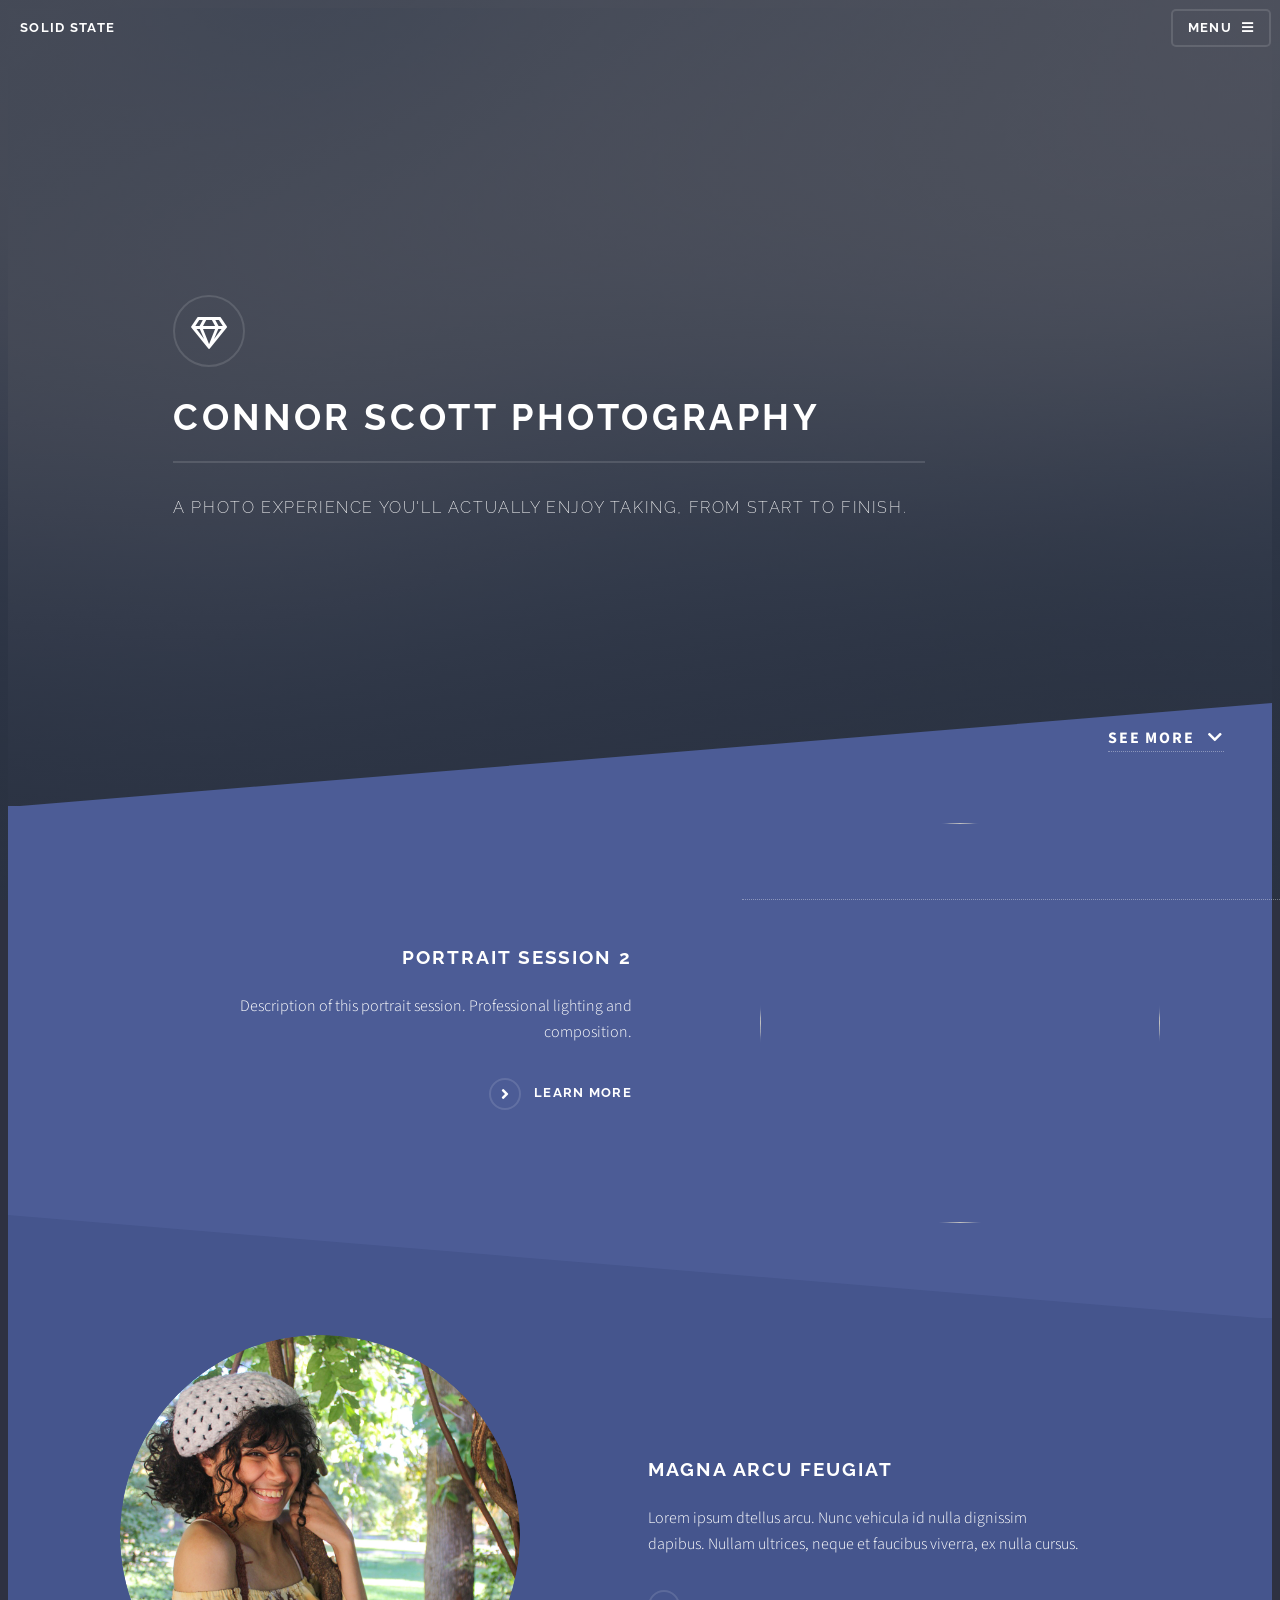
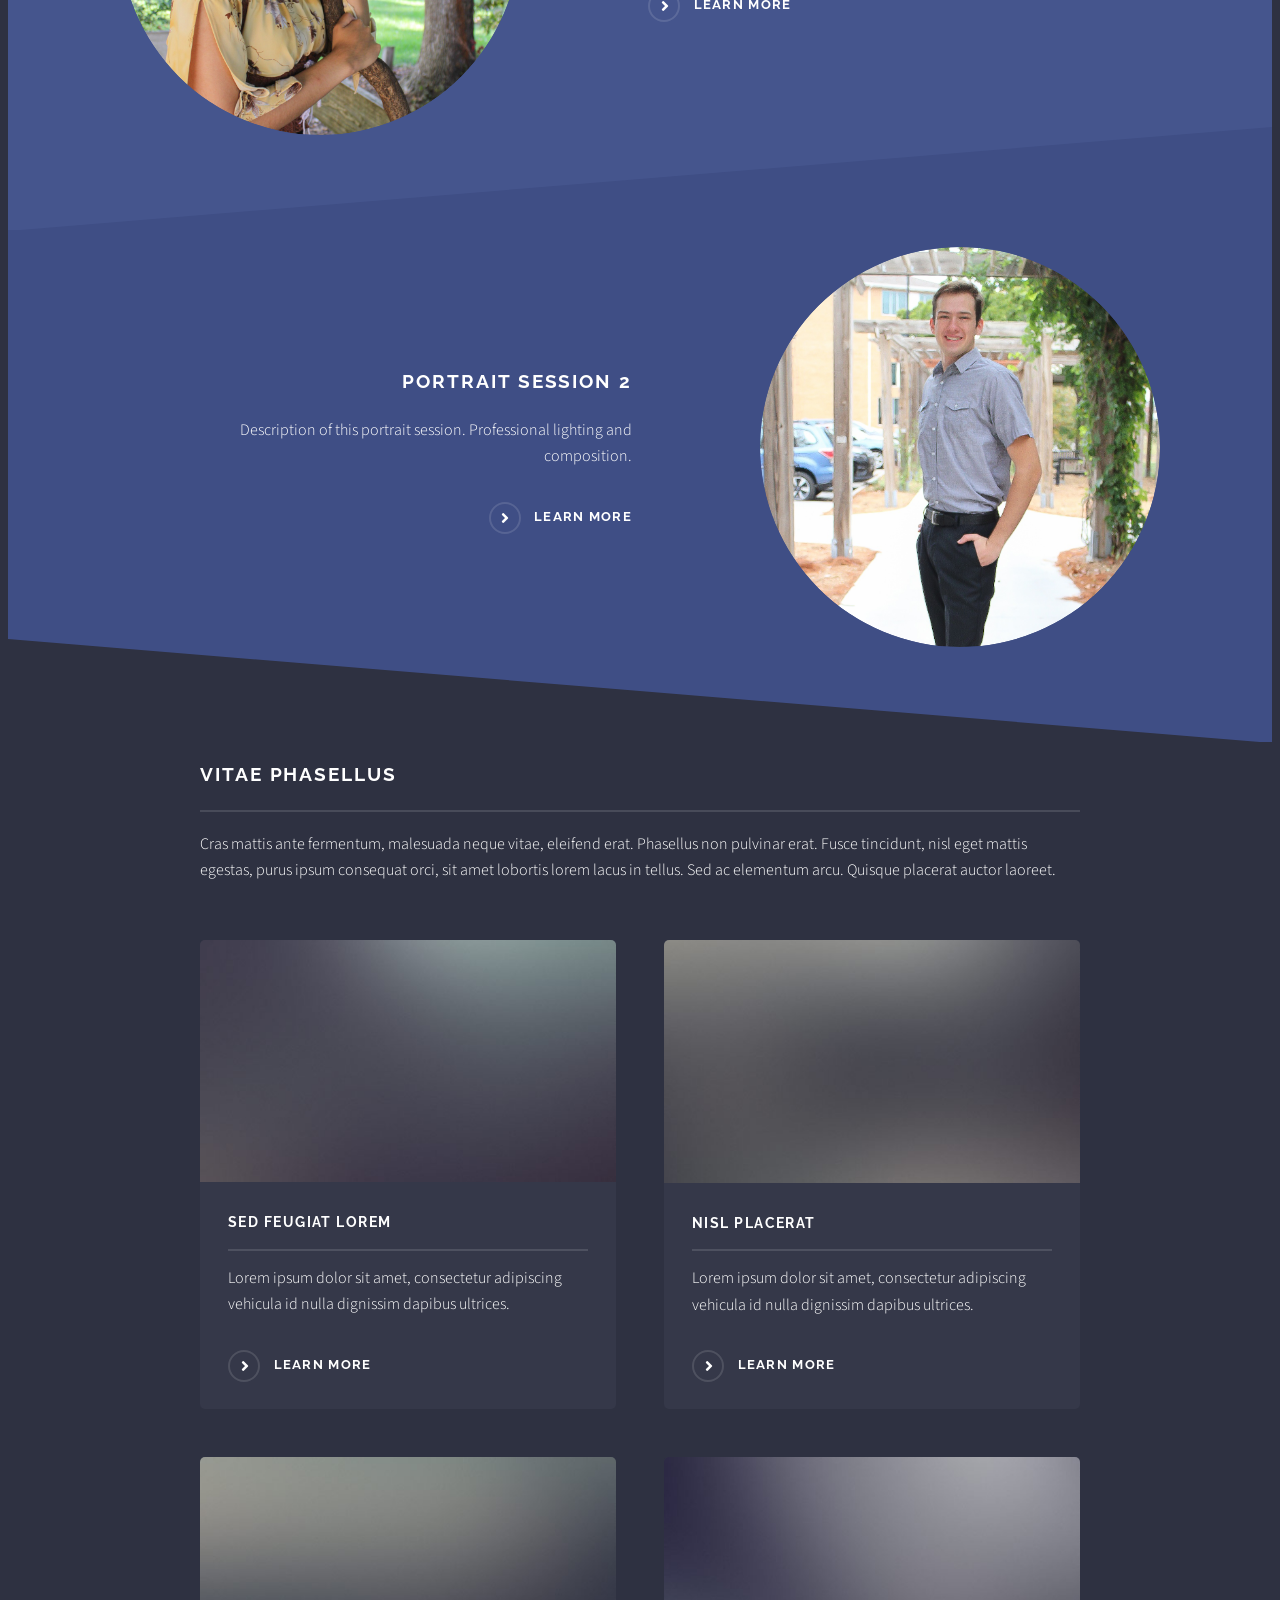
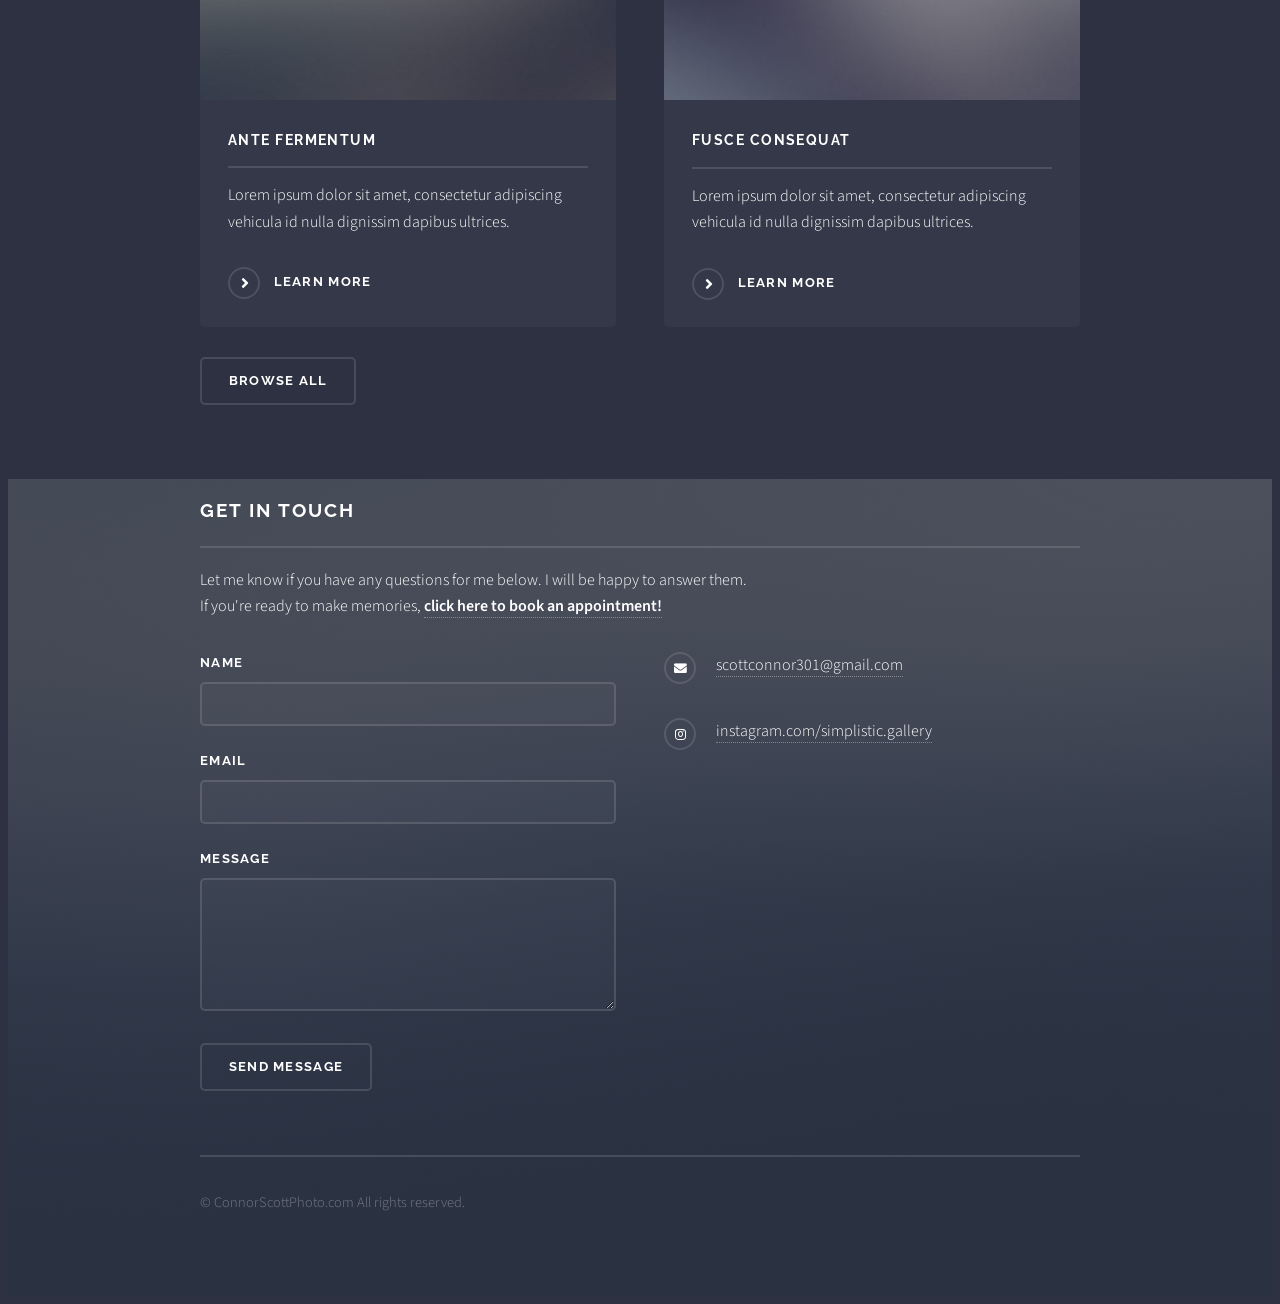
==== index.html @ cca2414e "Update index.html" ====
<!DOCTYPE HTML>
<!--
	Solid State by HTML5 UP
	html5up.net | @ajlkn
	Free for personal and commercial use under the CCA 3.0 license (html5up.net/license)
-->
<html>
	<head>
		<title>Connor Scott Photography</title>
		<meta charset="utf-8" />
		<meta name="viewport" content="width=device-width, initial-scale=1, user-scalable=no" />
		<link rel="stylesheet" href="/assets/css/main.css" />
		<noscript><link rel="stylesheet" href="/assets/css/noscript.css" /></noscript>
	</head>
	<body class="is-preload">

		<!-- Page Wrapper -->
			<div id="page-wrapper">

				<!-- Header -->
					<header id="header" class="alt">
						<h1><a href="index.html">Solid State</a></h1>
						<nav>
							<a href="#menu">Menu</a>
						</nav>
					</header>

				<!-- Menu -->
					<nav id="menu">
						<div class="inner">
							<h2>Menu</h2>
							<ul class="links">
								<li><a href="https://connorscottphoto.com">Home</a></li>
								<li><a href="https://connorscottphoto.com/gallery/">Gallery</a></li>
								<li><a href="https://connorscottphoto.com/prices/">Prices</a></li>
								<li><a href="elements.html">About Me</a></li>
								<li><a href="generic.html">Book An Appointment</a></li>
							</ul>
							<a href="#" class="close">Close</a>
						</div>
					</nav>

				<!-- Banner -->
					<section id="banner">
						<div class="inner">
							<div class="logo"><span class="icon fa-gem"></span></div>
							<h2>Connor Scott Photography</h2>
							<p>A photo experience you'll actually enjoy taking, from start to finish.</p>
						</div>
    					<a href="#one" class="banner-diagonal"></a>
					</section>

				<!-- Wrapper -->
					<section id="wrapper">

						<!-- One -->
							<section id="one" class="wrapper spotlight style1">
								<a href="#one" class="diagonal-scroll" onclick="smoothScroll(event, 'one')">
								    SEE MORE
								    <span class="icon solid fa-chevron-down"></span>
								</a>
								<div class="inner">
									<a href="#" class="image"><img src="images/GavinPhotoBanner.jpg" alt="" /></a>
									<div class="content">
								        <h2 class="slide-in-left">Portrait Session 2</h2>
								        <p class="slide-in-left">Description of this portrait session. Professional lighting and composition.</p>
										<a href="#" class="special slide-in-left">Learn more</a>
									</div>
								</div>
							</section>

						<!-- Two -->
							<section id="two" class="wrapper alt spotlight style2">
								<div class="inner">
									<a href="#" class="image"><img src="images/IssainahSenior.jpg" alt="" /></a>
									<div class="content">
										<h2 class="slide-in-scroll">Magna arcu feugiat</h2>
										<p class="slide-in-scroll">Lorem ipsum dtellus arcu. Nunc vehicula id nulla dignissim dapibus. Nullam ultrices, neque et faucibus viverra, ex nulla cursus.</p>
										<a href="#" class="special slide-in-scroll">Learn more</a>
									</div>
								</div>
							</section>

						<!-- Three -->
							<section id="three" class="wrapper spotlight style3">
								<div class="inner">
									<a href="#" class="image"><img src="images/JakeStanding.jpg" alt="" /></a>
									<div class="content">
								        <h2 class="slide-in-left">Portrait Session 2</h2>
					                    <p class="slide-in-left">Description of this portrait session. Professional lighting and composition.</p>
										<a href="#" class="special slide-in-left">Learn more</a>
									</div>
								</div>
							</section>

						<!-- Four -->
							<section id="four" class="wrapper alt style1 no-slant">
								<div class="inner">
									<h2 class="major">Vitae phasellus</h2>
									<p>Cras mattis ante fermentum, malesuada neque vitae, eleifend erat. Phasellus non pulvinar erat. Fusce tincidunt, nisl eget mattis egestas, purus ipsum consequat orci, sit amet lobortis lorem lacus in tellus. Sed ac elementum arcu. Quisque placerat auctor laoreet.</p>
									<section class="features">
										<article>
											<a href="#" class="image"><img src="images/pic04.jpg" alt="" /></a>
											<h3 class="major">Sed feugiat lorem</h3>
											<p>Lorem ipsum dolor sit amet, consectetur adipiscing vehicula id nulla dignissim dapibus ultrices.</p>
											<a href="#" class="special">Learn more</a>
										</article>
										<article>
											<a href="#" class="image"><img src="images/pic05.jpg" alt="" /></a>
											<h3 class="major">Nisl placerat</h3>
											<p>Lorem ipsum dolor sit amet, consectetur adipiscing vehicula id nulla dignissim dapibus ultrices.</p>
											<a href="#" class="special">Learn more</a>
										</article>
										<article>
											<a href="#" class="image"><img src="images/pic06.jpg" alt="" /></a>
											<h3 class="major">Ante fermentum</h3>
											<p>Lorem ipsum dolor sit amet, consectetur adipiscing vehicula id nulla dignissim dapibus ultrices.</p>
											<a href="#" class="special">Learn more</a>
										</article>
										<article>
											<a href="#" class="image"><img src="images/pic07.jpg" alt="" /></a>
											<h3 class="major">Fusce consequat</h3>
											<p>Lorem ipsum dolor sit amet, consectetur adipiscing vehicula id nulla dignissim dapibus ultrices.</p>
											<a href="#" class="special">Learn more</a>
										</article>
									</section>
									<ul class="actions">
										<li><a href="#" class="button browse-up">Browse All</a></li>
									</ul>
								</div>
							</section>

					</section>
				
				<!-- Footer -->
					<section id="footer">
						<div class="inner">
							<h2 class="major">Get in touch</h2>
							<p>Let me know if you have any questions for me below. I will be happy to answer them.<br />If you're ready to make memories, <a href="https://connorscottphoto.com/booking/"><strong>click here to book an appointment!</strong></a></p>
							<form method="post" action="#">
								<div class="fields">
									<div class="field">
										<label for="name">Name</label>
										<input type="text" name="name" id="name" />
									</div>
									<div class="field">
										<label for="email">Email</label>
										<input type="email" name="email" id="email" />
									</div>
									<div class="field">
										<label for="message">Message</label>
										<textarea name="message" id="message" rows="4"></textarea>
									</div>
								</div>
								<ul class="actions">
									<li><input type="submit" value="Send Message" /></li>
								</ul>
							</form>
							<ul class="contact">
								</li>
								<li class="icon solid fa-envelope"><a href="mailto:scottconnor301@gmail.com">scottconnor301@gmail.com</a></li>
								<li class="icon brands fa-instagram"><a href="https://www.instagram.com/simplistic.gallery/">instagram.com/simplistic.gallery</a></li>
							</ul>
							<ul class="copyright">
								<li>&copy; ConnorScottPhoto.com All rights reserved.</li>
							</ul>
						</div>
					</section>

			</div>

		<!-- Scripts -->
			<script src="/assets/js/jquery.min.js"></script>
			<script src="/assets/js/jquery.scrollex.min.js"></script>
			<script src="/assets/js/browser.min.js"></script>
			<script src="/assets/js/breakpoints.min.js"></script>
			<script src="/assets/js/util.js"></script>
			<script src="/assets/js/main.js"></script>

			<script>
			function smoothScroll(event, targetId) {
			    event.preventDefault();
			
			    const target = document.getElementById(targetId);
			    const start = window.pageYOffset;
			    const end = target.offsetTop;
			    const distance = end - start;
			
			    const duration = 5000; // Change this to 4000 or 5000 for slower
			
			    let startTime = null;
			
			    function step(currentTime) {
			        if (!startTime) startTime = currentTime;
			
			        const elapsed = currentTime - startTime;
			        const progress = Math.min(elapsed / duration, 1);
			
			        // Ease in and out
			        const ease = progress < 0.5
			            ? 2 * progress * progress
			            : 1 - Math.pow(-2 * progress + 2, 2) / 2;
			
			        window.scrollTo(0, start + distance * ease);
			
			        if (progress < 1) {
			            requestAnimationFrame(step);
			        }
			    }
			
			    requestAnimationFrame(step);
			}
			</script>
		
	</body>
</html>
---- assets/css/main.css ----
@import url(fontawesome-all.min.css);
@import url("https://fonts.googleapis.com/css?family=Raleway:200,700|Source+Sans+Pro:300,600,300italic,600italic");

html, body, div, span, applet, object,
iframe, h1, h2, h3, h4, h5, h6, p, blockquote,
pre, a, abbr, acronym, address, big, cite,
code, del, dfn, em, img, ins, kbd, q, s, samp,
small, strike, strong, sub, sup, tt, var, b,
u, i, center, dl, dt, dd, ol, ul, li, fieldset,
form, label, legend, table, caption, tbody,
tfoot, thead, tr, th, td, article, aside,
canvas, details, embed, figure, figcaption,#
footer, header, hgroup, menu, nav, output, ruby,
section, summary, time, mark, audio, video {
	margin: 0;
	padding: 0;
	border: 0;
	font-size: 100%;
	font: inherit;
	vertical-align: baseline;}

article, aside, details, figcaption, figure,
footer, header, hgroup, menu, nav, section {
	display: block;}

body {
	line-height: 1;
}

ol, ul {
	list-style: none;
}

blockquote, q {
	quotes: none;
}

	blockquote:before, blockquote:after, q:before, q:after {
		content: '';
		content: none;
	}

table {
	border-collapse: collapse;
	border-spacing: 0;
}

body {
	-webkit-text-size-adjust: none;
}

mark {
	background-color: transparent;
	color: inherit;
}

input::-moz-focus-inner {
	border: 0;
	padding: 0;
}

input, select, textarea {
	-moz-appearance: none;
	-webkit-appearance: none;
	-ms-appearance: none;
	appearance: none;
}

/* Basic */

	@-ms-viewport {
		width: device-width;
	}

	body {
		-ms-overflow-style: scrollbar;
	}

	@media screen and (max-width: 480px) {

		html, body {
			min-width: 320px;
		}

	}

	html {
		box-sizing: border-box;
	}

	*, *:before, *:after {
		box-sizing: inherit;
	}

	body {
		background-color: #2e3141;
		background-image: linear-gradient(to top, rgba(46, 49, 65, 0.8), rgba(46, 49, 65, 0.8)), url("../../images/bg.jpg");
		background-size: auto,
 cover;
		background-attachment: fixed,
 fixed;
		background-position: center,
 center;
	}

		body.is-preload *, body.is-preload *:before, body.is-preload *:after {
			-moz-animation: none !important;
			-webkit-animation: none !important;
			-ms-animation: none !important;
			animation: none !important;
			-moz-transition: none !important;
			-webkit-transition: none !important;
			-ms-transition: none !important;
			transition: none !important;
		}

/* Type */

	body, input, select, textarea {
		color: #ffffff;
		font-family: "Source Sans Pro", Helvetica, sans-serif;
		font-size: 16.5pt;
		font-weight: 300;
		line-height: 1.65;
	}

		@media screen and (max-width: 1680px) {

			body, input, select, textarea {
				font-size: 13pt;
			}

		}

		@media screen and (max-width: 1280px) {

			body, input, select, textarea {
				font-size: 12pt;
			}

		}

		@media screen and (max-width: 980px) {

			body, input, select, textarea {
				font-size: 12pt;
			}

		}

		@media screen and (max-width: 736px) {

			body, input, select, textarea {
				font-size: 12pt;
			}

		}

		@media screen and (max-width: 480px) {

			body, input, select, textarea {
				font-size: 12pt;
			}

		}

	a {
		-moz-transition: color 0.2s ease-in-out, border-bottom-color 0.2s ease-in-out;
		-webkit-transition: color 0.2s ease-in-out, border-bottom-color 0.2s ease-in-out;
		-ms-transition: color 0.2s ease-in-out, border-bottom-color 0.2s ease-in-out;
		transition: color 0.2s ease-in-out, border-bottom-color 0.2s ease-in-out;
		border-bottom: dotted 1px rgba(255, 255, 255, 0.35);
		color: #ffffff;
		text-decoration: none;
	}

		a:hover {
			border-bottom-color: transparent;
			color: #ffffff !important;
		}

		a.special:not(.button) {
			text-decoration: none;
			border-bottom: 0;
			display: block;
			font-family: Raleway, Helvetica, sans-serif;
			font-size: 0.8em;
			font-weight: 700;
			letter-spacing: 0.1em;
			margin: 0 0 2em 0;
			text-transform: uppercase;
		}

			a.special:not(.button):before {
				-moz-osx-font-smoothing: grayscale;
				-webkit-font-smoothing: antialiased;
				display: inline-block;
				font-style: normal;
				font-variant: normal;
				text-rendering: auto;
				line-height: 1;
				text-transform: none !important;
				font-family: 'Font Awesome 5 Free';
				font-weight: 900;
			}

			a.special:not(.button):before {
				-moz-transition: background-color 0.2s ease-in-out;
				-webkit-transition: background-color 0.2s ease-in-out;
				-ms-transition: background-color 0.2s ease-in-out;
				transition: background-color 0.2s ease-in-out;
				border-radius: 100%;
				border: solid 2px rgba(255, 255, 255, 0.125);
				content: '\f105';
				display: inline-block;
				font-size: 1.25em;
				height: 2em;
				line-height: 1.75em;
				margin-right: 0.85em;
				text-align: center;
				text-indent: 0.15em;
				vertical-align: middle;
				width: 2em;
			}

			a.special:not(.button):hover:before {
				background-color: rgba(255, 255, 255, 0.025);
			}

			a.special:not(.button):active:before {
				background-color: rgba(255, 255, 255, 0.075);
			}

	strong, b {
		color: #ffffff;
		font-weight: 600;
	}

	em, i {
		font-style: italic;
	}

	p {
		margin: 0 0 2em 0;
	}

	h1, h2, h3, h4, h5, h6 {
		color: #ffffff;
		font-family: Raleway, Helvetica, sans-serif;
		font-weight: 700;
		letter-spacing: 0.1em;
		margin: 0 0 1em 0;
		text-transform: uppercase;
	}

		h1 a, h2 a, h3 a, h4 a, h5 a, h6 a {
			color: inherit;
			text-decoration: none;
			border-bottom: 0;
		}

		h1 span, h2 span, h3 span, h4 span, h5 span, h6 span {
			font-weight: 200;
		}

		h1.major, h2.major, h3.major, h4.major, h5.major, h6.major {
			padding-bottom: 1em;
			border-bottom: solid 2px rgba(255, 255, 255, 0.125);
		}

	h2 {
		font-size: 1.2em;
	}

	h3 {
		font-size: 0.9em;
	}

	h4 {
		font-size: 0.7em;
	}

	h5 {
		font-size: 0.7em;
	}

	h6 {
		font-size: 0.7em;
	}

	@media screen and (max-width: 736px) {

		h2 {
			font-size: 1em;
		}

		h3 {
			font-size: 0.8em;
		}

	}

	sub {
		font-size: 0.8em;
		position: relative;
		top: 0.5em;
	}

	sup {
		font-size: 0.8em;
		position: relative;
		top: -0.5em;
	}

	blockquote {
		border-left: solid 4px rgba(255, 255, 255, 0.125);
		font-style: italic;
		margin: 0 0 2em 0;
		padding: 0.5em 0 0.5em 2em;
	}

	code {
		background: rgba(255, 255, 255, 0.025);
		border-radius: 5px;
		border: solid 2px rgba(255, 255, 255, 0.125);
		font-family: "Courier New", monospace;
		font-size: 0.9em;
		margin: 0 0.25em;
		padding: 0.25em 0.65em;
	}

	pre {
		-webkit-overflow-scrolling: touch;
		font-family: "Courier New", monospace;
		font-size: 0.9em;
		margin: 0 0 2em 0;
	}

		pre code {
			display: block;
			line-height: 1.75em;
			padding: 1em 1.5em;
			overflow-x: auto;
		}

	hr {
		border: 0;
		border-bottom: solid 2px rgba(255, 255, 255, 0.125);
		margin: 2.5em 0;
	}

		hr.major {
			margin: 4em 0;
		}

	.align-left {
		text-align: left;
	}

	.align-center {
		text-align: center;
	}

	.align-right {
		text-align: right;
	}

/* Row */

	.row {
		display: flex;
		flex-wrap: wrap;
		box-sizing: border-box;
		align-items: stretch;
	}

		.row > * {
			box-sizing: border-box;
		}

		.row.gtr-uniform > * > :last-child {
			margin-bottom: 0;
		}

		.row.aln-left {
			justify-content: flex-start;
		}

		.row.aln-center {
			justify-content: center;
		}

		.row.aln-right {
			justify-content: flex-end;
		}

		.row.aln-top {
			align-items: flex-start;
		}

		.row.aln-middle {
			align-items: center;
		}

		.row.aln-bottom {
			align-items: flex-end;
		}

		.row > .imp {
			order: -1;
		}

		.row > .col-1 {
			width: 8.33333%;
		}

		.row > .off-1 {
			margin-left: 8.33333%;
		}

		.row > .col-2 {
			width: 16.66667%;
		}

		.row > .off-2 {
			margin-left: 16.66667%;
		}

		.row > .col-3 {
			width: 25%;
		}

		.row > .off-3 {
			margin-left: 25%;
		}

		.row > .col-4 {
			width: 33.33333%;
		}

		.row > .off-4 {
			margin-left: 33.33333%;
		}

		.row > .col-5 {
			width: 41.66667%;
		}

		.row > .off-5 {
			margin-left: 41.66667%;
		}

		.row > .col-6 {
			width: 50%;
		}

		.row > .off-6 {
			margin-left: 50%;
		}

		.row > .col-7 {
			width: 58.33333%;
		}

		.row > .off-7 {
			margin-left: 58.33333%;
		}

		.row > .col-8 {
			width: 66.66667%;
		}

		.row > .off-8 {
			margin-left: 66.66667%;
		}

		.row > .col-9 {
			width: 75%;
		}

		.row > .off-9 {
			margin-left: 75%;
		}

		.row > .col-10 {
			width: 83.33333%;
		}

		.row > .off-10 {
			margin-left: 83.33333%;
		}

		.row > .col-11 {
			width: 91.66667%;
		}

		.row > .off-11 {
			margin-left: 91.66667%;
		}

		.row > .col-12 {
			width: 100%;
		}

		.row > .off-12 {
			margin-left: 100%;
		}

		.row.gtr-0 {
			margin-top: 0;
			margin-left: 0em;
		}

			.row.gtr-0 > * {
				padding: 0 0 0 0em;
			}

			.row.gtr-0.gtr-uniform {
				margin-top: 0em;
			}

				.row.gtr-0.gtr-uniform > * {
					padding-top: 0em;
				}

		.row.gtr-25 {
			margin-top: 0;
			margin-left: -0.4375em;
		}

			.row.gtr-25 > * {
				padding: 0 0 0 0.4375em;
			}

			.row.gtr-25.gtr-uniform {
				margin-top: -0.4375em;
			}

				.row.gtr-25.gtr-uniform > * {
					padding-top: 0.4375em;
				}

		.row.gtr-50 {
			margin-top: 0;
			margin-left: -0.875em;
		}

			.row.gtr-50 > * {
				padding: 0 0 0 0.875em;
			}

			.row.gtr-50.gtr-uniform {
				margin-top: -0.875em;
			}

				.row.gtr-50.gtr-uniform > * {
					padding-top: 0.875em;
				}

		.row {
			margin-top: 0;
			margin-left: -1.75em;
		}

			.row > * {
				padding: 0 0 0 1.75em;
			}

			.row.gtr-uniform {
				margin-top: -1.75em;
			}

				.row.gtr-uniform > * {
					padding-top: 1.75em;
				}

		.row.gtr-150 {
			margin-top: 0;
			margin-left: -2.625em;
		}

			.row.gtr-150 > * {
				padding: 0 0 0 2.625em;
			}

			.row.gtr-150.gtr-uniform {
				margin-top: -2.625em;
			}

				.row.gtr-150.gtr-uniform > * {
					padding-top: 2.625em;
				}

		.row.gtr-200 {
			margin-top: 0;
			margin-left: -3.5em;
		}

			.row.gtr-200 > * {
				padding: 0 0 0 3.5em;
			}

			.row.gtr-200.gtr-uniform {
				margin-top: -3.5em;
			}

				.row.gtr-200.gtr-uniform > * {
					padding-top: 3.5em;
				}

		@media screen and (max-width: 1680px) {

			.row {
				display: flex;
				flex-wrap: wrap;
				box-sizing: border-box;
				align-items: stretch;
			}

				.row > * {
					box-sizing: border-box;
				}

				.row.gtr-uniform > * > :last-child {
					margin-bottom: 0;
				}

				.row.aln-left {
					justify-content: flex-start;
				}

				.row.aln-center {
					justify-content: center;
				}

				.row.aln-right {
					justify-content: flex-end;
				}

				.row.aln-top {
					align-items: flex-start;
				}

				.row.aln-middle {
					align-items: center;
				}

				.row.aln-bottom {
					align-items: flex-end;
				}

				.row > .imp-xlarge {
					order: -1;
				}

				.row > .col-1-xlarge {
					width: 8.33333%;
				}

				.row > .off-1-xlarge {
					margin-left: 8.33333%;
				}

				.row > .col-2-xlarge {
					width: 16.66667%;
				}

				.row > .off-2-xlarge {
					margin-left: 16.66667%;
				}

				.row > .col-3-xlarge {
					width: 25%;
				}

				.row > .off-3-xlarge {
					margin-left: 25%;
				}

				.row > .col-4-xlarge {
					width: 33.33333%;
				}

				.row > .off-4-xlarge {
					margin-left: 33.33333%;
				}

				.row > .col-5-xlarge {
					width: 41.66667%;
				}

				.row > .off-5-xlarge {
					margin-left: 41.66667%;
				}

				.row > .col-6-xlarge {
					width: 50%;
				}

				.row > .off-6-xlarge {
					margin-left: 50%;
				}

				.row > .col-7-xlarge {
					width: 58.33333%;
				}

				.row > .off-7-xlarge {
					margin-left: 58.33333%;
				}

				.row > .col-8-xlarge {
					width: 66.66667%;
				}

				.row > .off-8-xlarge {
					margin-left: 66.66667%;
				}

				.row > .col-9-xlarge {
					width: 75%;
				}

				.row > .off-9-xlarge {
					margin-left: 75%;
				}

				.row > .col-10-xlarge {
					width: 83.33333%;
				}

				.row > .off-10-xlarge {
					margin-left: 83.33333%;
				}

				.row > .col-11-xlarge {
					width: 91.66667%;
				}

				.row > .off-11-xlarge {
					margin-left: 91.66667%;
				}

				.row > .col-12-xlarge {
					width: 100%;
				}

				.row > .off-12-xlarge {
					margin-left: 100%;
				}

				.row.gtr-0 {
					margin-top: 0;
					margin-left: 0em;
				}

					.row.gtr-0 > * {
						padding: 0 0 0 0em;
					}

					.row.gtr-0.gtr-uniform {
						margin-top: 0em;
					}

						.row.gtr-0.gtr-uniform > * {
							padding-top: 0em;
						}

				.row.gtr-25 {
					margin-top: 0;
					margin-left: -0.4375em;
				}

					.row.gtr-25 > * {
						padding: 0 0 0 0.4375em;
					}

					.row.gtr-25.gtr-uniform {
						margin-top: -0.4375em;
					}

						.row.gtr-25.gtr-uniform > * {
							padding-top: 0.4375em;
						}

				.row.gtr-50 {
					margin-top: 0;
					margin-left: -0.875em;
				}

					.row.gtr-50 > * {
						padding: 0 0 0 0.875em;
					}

					.row.gtr-50.gtr-uniform {
						margin-top: -0.875em;
					}

						.row.gtr-50.gtr-uniform > * {
							padding-top: 0.875em;
						}

				.row {
					margin-top: 0;
					margin-left: -1.75em;
				}

					.row > * {
						padding: 0 0 0 1.75em;
					}

					.row.gtr-uniform {
						margin-top: -1.75em;
					}

						.row.gtr-uniform > * {
							padding-top: 1.75em;
						}

				.row.gtr-150 {
					margin-top: 0;
					margin-left: -2.625em;
				}

					.row.gtr-150 > * {
						padding: 0 0 0 2.625em;
					}

					.row.gtr-150.gtr-uniform {
						margin-top: -2.625em;
					}

						.row.gtr-150.gtr-uniform > * {
							padding-top: 2.625em;
						}

				.row.gtr-200 {
					margin-top: 0;
					margin-left: -3.5em;
				}

					.row.gtr-200 > * {
						padding: 0 0 0 3.5em;
					}

					.row.gtr-200.gtr-uniform {
						margin-top: -3.5em;
					}

						.row.gtr-200.gtr-uniform > * {
							padding-top: 3.5em;
						}

		}

		@media screen and (max-width: 1280px) {

			.row {
				display: flex;
				flex-wrap: wrap;
				box-sizing: border-box;
				align-items: stretch;
			}

				.row > * {
					box-sizing: border-box;
				}

				.row.gtr-uniform > * > :last-child {
					margin-bottom: 0;
				}

				.row.aln-left {
					justify-content: flex-start;
				}

				.row.aln-center {
					justify-content: center;
				}

				.row.aln-right {
					justify-content: flex-end;
				}

				.row.aln-top {
					align-items: flex-start;
				}

				.row.aln-middle {
					align-items: center;
				}

				.row.aln-bottom {
					align-items: flex-end;
				}

				.row > .imp-large {
					order: -1;
				}

				.row > .col-1-large {
					width: 8.33333%;
				}

				.row > .off-1-large {
					margin-left: 8.33333%;
				}

				.row > .col-2-large {
					width: 16.66667%;
				}

				.row > .off-2-large {
					margin-left: 16.66667%;
				}

				.row > .col-3-large {
					width: 25%;
				}

				.row > .off-3-large {
					margin-left: 25%;
				}

				.row > .col-4-large {
					width: 33.33333%;
				}

				.row > .off-4-large {
					margin-left: 33.33333%;
				}

				.row > .col-5-large {
					width: 41.66667%;
				}

				.row > .off-5-large {
					margin-left: 41.66667%;
				}

				.row > .col-6-large {
					width: 50%;
				}

				.row > .off-6-large {
					margin-left: 50%;
				}

				.row > .col-7-large {
					width: 58.33333%;
				}

				.row > .off-7-large {
					margin-left: 58.33333%;
				}

				.row > .col-8-large {
					width: 66.66667%;
				}

				.row > .off-8-large {
					margin-left: 66.66667%;
				}

				.row > .col-9-large {
					width: 75%;
				}

				.row > .off-9-large {
					margin-left: 75%;
				}

				.row > .col-10-large {
					width: 83.33333%;
				}

				.row > .off-10-large {
					margin-left: 83.33333%;
				}

				.row > .col-11-large {
					width: 91.66667%;
				}

				.row > .off-11-large {
					margin-left: 91.66667%;
				}

				.row > .col-12-large {
					width: 100%;
				}

				.row > .off-12-large {
					margin-left: 100%;
				}

				.row.gtr-0 {
					margin-top: 0;
					margin-left: 0em;
				}

					.row.gtr-0 > * {
						padding: 0 0 0 0em;
					}

					.row.gtr-0.gtr-uniform {
						margin-top: 0em;
					}

						.row.gtr-0.gtr-uniform > * {
							padding-top: 0em;
						}

				.row.gtr-25 {
					margin-top: 0;
					margin-left: -0.4375em;
				}

					.row.gtr-25 > * {
						padding: 0 0 0 0.4375em;
					}

					.row.gtr-25.gtr-uniform {
						margin-top: -0.4375em;
					}

						.row.gtr-25.gtr-uniform > * {
							padding-top: 0.4375em;
						}

				.row.gtr-50 {
					margin-top: 0;
					margin-left: -0.875em;
				}

					.row.gtr-50 > * {
						padding: 0 0 0 0.875em;
					}

					.row.gtr-50.gtr-uniform {
						margin-top: -0.875em;
					}

						.row.gtr-50.gtr-uniform > * {
							padding-top: 0.875em;
						}

				.row {
					margin-top: 0;
					margin-left: -1.75em;
				}

					.row > * {
						padding: 0 0 0 1.75em;
					}

					.row.gtr-uniform {
						margin-top: -1.75em;
					}

						.row.gtr-uniform > * {
							padding-top: 1.75em;
						}

				.row.gtr-150 {
					margin-top: 0;
					margin-left: -2.625em;
				}

					.row.gtr-150 > * {
						padding: 0 0 0 2.625em;
					}

					.row.gtr-150.gtr-uniform {
						margin-top: -2.625em;
					}

						.row.gtr-150.gtr-uniform > * {
							padding-top: 2.625em;
						}

				.row.gtr-200 {
					margin-top: 0;
					margin-left: -3.5em;
				}

					.row.gtr-200 > * {
						padding: 0 0 0 3.5em;
					}

					.row.gtr-200.gtr-uniform {
						margin-top: -3.5em;
					}

						.row.gtr-200.gtr-uniform > * {
							padding-top: 3.5em;
						}

		}

		@media screen and (max-width: 980px) {

			.row {
				display: flex;
				flex-wrap: wrap;
				box-sizing: border-box;
				align-items: stretch;
			}

				.row > * {
					box-sizing: border-box;
				}

				.row.gtr-uniform > * > :last-child {
					margin-bottom: 0;
				}

				.row.aln-left {
					justify-content: flex-start;
				}

				.row.aln-center {
					justify-content: center;
				}

				.row.aln-right {
					justify-content: flex-end;
				}

				.row.aln-top {
					align-items: flex-start;
				}

				.row.aln-middle {
					align-items: center;
				}

				.row.aln-bottom {
					align-items: flex-end;
				}

				.row > .imp-medium {
					order: -1;
				}

				.row > .col-1-medium {
					width: 8.33333%;
				}

				.row > .off-1-medium {
					margin-left: 8.33333%;
				}

				.row > .col-2-medium {
					width: 16.66667%;
				}

				.row > .off-2-medium {
					margin-left: 16.66667%;
				}

				.row > .col-3-medium {
					width: 25%;
				}

				.row > .off-3-medium {
					margin-left: 25%;
				}

				.row > .col-4-medium {
					width: 33.33333%;
				}

				.row > .off-4-medium {
					margin-left: 33.33333%;
				}

				.row > .col-5-medium {
					width: 41.66667%;
				}

				.row > .off-5-medium {
					margin-left: 41.66667%;
				}

				.row > .col-6-medium {
					width: 50%;
				}

				.row > .off-6-medium {
					margin-left: 50%;
				}

				.row > .col-7-medium {
					width: 58.33333%;
				}

				.row > .off-7-medium {
					margin-left: 58.33333%;
				}

				.row > .col-8-medium {
					width: 66.66667%;
				}

				.row > .off-8-medium {
					margin-left: 66.66667%;
				}

				.row > .col-9-medium {
					width: 75%;
				}

				.row > .off-9-medium {
					margin-left: 75%;
				}

				.row > .col-10-medium {
					width: 83.33333%;
				}

				.row > .off-10-medium {
					margin-left: 83.33333%;
				}

				.row > .col-11-medium {
					width: 91.66667%;
				}

				.row > .off-11-medium {
					margin-left: 91.66667%;
				}

				.row > .col-12-medium {
					width: 100%;
				}

				.row > .off-12-medium {
					margin-left: 100%;
				}

				.row.gtr-0 {
					margin-top: 0;
					margin-left: 0em;
				}

					.row.gtr-0 > * {
						padding: 0 0 0 0em;
					}

					.row.gtr-0.gtr-uniform {
						margin-top: 0em;
					}

						.row.gtr-0.gtr-uniform > * {
							padding-top: 0em;
						}

				.row.gtr-25 {
					margin-top: 0;
					margin-left: -0.4375em;
				}

					.row.gtr-25 > * {
						padding: 0 0 0 0.4375em;
					}

					.row.gtr-25.gtr-uniform {
						margin-top: -0.4375em;
					}

						.row.gtr-25.gtr-uniform > * {
							padding-top: 0.4375em;
						}

				.row.gtr-50 {
					margin-top: 0;
					margin-left: -0.875em;
				}

					.row.gtr-50 > * {
						padding: 0 0 0 0.875em;
					}

					.row.gtr-50.gtr-uniform {
						margin-top: -0.875em;
					}

						.row.gtr-50.gtr-uniform > * {
							padding-top: 0.875em;
						}

				.row {
					margin-top: 0;
					margin-left: -1.75em;
				}

					.row > * {
						padding: 0 0 0 1.75em;
					}

					.row.gtr-uniform {
						margin-top: -1.75em;
					}

						.row.gtr-uniform > * {
							padding-top: 1.75em;
						}

				.row.gtr-150 {
					margin-top: 0;
					margin-left: -2.625em;
				}

					.row.gtr-150 > * {
						padding: 0 0 0 2.625em;
					}

					.row.gtr-150.gtr-uniform {
						margin-top: -2.625em;
					}

						.row.gtr-150.gtr-uniform > * {
							padding-top: 2.625em;
						}

				.row.gtr-200 {
					margin-top: 0;
					margin-left: -3.5em;
				}

					.row.gtr-200 > * {
						padding: 0 0 0 3.5em;
					}

					.row.gtr-200.gtr-uniform {
						margin-top: -3.5em;
					}

						.row.gtr-200.gtr-uniform > * {
							padding-top: 3.5em;
						}

		}

		@media screen and (max-width: 736px) {

			.row {
				display: flex;
				flex-wrap: wrap;
				box-sizing: border-box;
				align-items: stretch;
			}

				.row > * {
					box-sizing: border-box;
				}

				.row.gtr-uniform > * > :last-child {
					margin-bottom: 0;
				}

				.row.aln-left {
					justify-content: flex-start;
				}

				.row.aln-center {
					justify-content: center;
				}

				.row.aln-right {
					justify-content: flex-end;
				}

				.row.aln-top {
					align-items: flex-start;
				}

				.row.aln-middle {
					align-items: center;
				}

				.row.aln-bottom {
					align-items: flex-end;
				}

				.row > .imp-small {
					order: -1;
				}

				.row > .col-1-small {
					width: 8.33333%;
				}

				.row > .off-1-small {
					margin-left: 8.33333%;
				}

				.row > .col-2-small {
					width: 16.66667%;
				}

				.row > .off-2-small {
					margin-left: 16.66667%;
				}

				.row > .col-3-small {
					width: 25%;
				}

				.row > .off-3-small {
					margin-left: 25%;
				}

				.row > .col-4-small {
					width: 33.33333%;
				}

				.row > .off-4-small {
					margin-left: 33.33333%;
				}

				.row > .col-5-small {
					width: 41.66667%;
				}

				.row > .off-5-small {
					margin-left: 41.66667%;
				}

				.row > .col-6-small {
					width: 50%;
				}

				.row > .off-6-small {
					margin-left: 50%;
				}

				.row > .col-7-small {
					width: 58.33333%;
				}

				.row > .off-7-small {
					margin-left: 58.33333%;
				}

				.row > .col-8-small {
					width: 66.66667%;
				}

				.row > .off-8-small {
					margin-left: 66.66667%;
				}

				.row > .col-9-small {
					width: 75%;
				}

				.row > .off-9-small {
					margin-left: 75%;
				}

				.row > .col-10-small {
					width: 83.33333%;
				}

				.row > .off-10-small {
					margin-left: 83.33333%;
				}

				.row > .col-11-small {
					width: 91.66667%;
				}

				.row > .off-11-small {
					margin-left: 91.66667%;
				}

				.row > .col-12-small {
					width: 100%;
				}

				.row > .off-12-small {
					margin-left: 100%;
				}

				.row.gtr-0 {
					margin-top: 0;
					margin-left: 0em;
				}

					.row.gtr-0 > * {
						padding: 0 0 0 0em;
					}

					.row.gtr-0.gtr-uniform {
						margin-top: 0em;
					}

						.row.gtr-0.gtr-uniform > * {
							padding-top: 0em;
						}

				.row.gtr-25 {
					margin-top: 0;
					margin-left: -0.3125em;
				}

					.row.gtr-25 > * {
						padding: 0 0 0 0.3125em;
					}

					.row.gtr-25.gtr-uniform {
						margin-top: -0.3125em;
					}

						.row.gtr-25.gtr-uniform > * {
							padding-top: 0.3125em;
						}

				.row.gtr-50 {
					margin-top: 0;
					margin-left: -0.625em;
				}

					.row.gtr-50 > * {
						padding: 0 0 0 0.625em;
					}

					.row.gtr-50.gtr-uniform {
						margin-top: -0.625em;
					}

						.row.gtr-50.gtr-uniform > * {
							padding-top: 0.625em;
						}

				.row {
					margin-top: 0;
					margin-left: -1.25em;
				}

					.row > * {
						padding: 0 0 0 1.25em;
					}

					.row.gtr-uniform {
						margin-top: -1.25em;
					}

						.row.gtr-uniform > * {
							padding-top: 1.25em;
						}

				.row.gtr-150 {
					margin-top: 0;
					margin-left: -1.875em;
				}

					.row.gtr-150 > * {
						padding: 0 0 0 1.875em;
					}

					.row.gtr-150.gtr-uniform {
						margin-top: -1.875em;
					}

						.row.gtr-150.gtr-uniform > * {
							padding-top: 1.875em;
						}

				.row.gtr-200 {
					margin-top: 0;
					margin-left: -2.5em;
				}

					.row.gtr-200 > * {
						padding: 0 0 0 2.5em;
					}

					.row.gtr-200.gtr-uniform {
						margin-top: -2.5em;
					}

						.row.gtr-200.gtr-uniform > * {
							padding-top: 2.5em;
						}

		}

		@media screen and (max-width: 480px) {

			.row {
				display: flex;
				flex-wrap: wrap;
				box-sizing: border-box;
				align-items: stretch;
			}

				.row > * {
					box-sizing: border-box;
				}

				.row.gtr-uniform > * > :last-child {
					margin-bottom: 0;
				}

				.row.aln-left {
					justify-content: flex-start;
				}

				.row.aln-center {
					justify-content: center;
				}

				.row.aln-right {
					justify-content: flex-end;
				}

				.row.aln-top {
					align-items: flex-start;
				}

				.row.aln-middle {
					align-items: center;
				}

				.row.aln-bottom {
					align-items: flex-end;
				}

				.row > .imp-xsmall {
					order: -1;
				}

				.row > .col-1-xsmall {
					width: 8.33333%;
				}

				.row > .off-1-xsmall {
					margin-left: 8.33333%;
				}

				.row > .col-2-xsmall {
					width: 16.66667%;
				}

				.row > .off-2-xsmall {
					margin-left: 16.66667%;
				}

				.row > .col-3-xsmall {
					width: 25%;
				}

				.row > .off-3-xsmall {
					margin-left: 25%;
				}

				.row > .col-4-xsmall {
					width: 33.33333%;
				}

				.row > .off-4-xsmall {
					margin-left: 33.33333%;
				}

				.row > .col-5-xsmall {
					width: 41.66667%;
				}

				.row > .off-5-xsmall {
					margin-left: 41.66667%;
				}

				.row > .col-6-xsmall {
					width: 50%;
				}

				.row > .off-6-xsmall {
					margin-left: 50%;
				}

				.row > .col-7-xsmall {
					width: 58.33333%;
				}

				.row > .off-7-xsmall {
					margin-left: 58.33333%;
				}

				.row > .col-8-xsmall {
					width: 66.66667%;
				}

				.row > .off-8-xsmall {
					margin-left: 66.66667%;
				}

				.row > .col-9-xsmall {
					width: 75%;
				}

				.row > .off-9-xsmall {
					margin-left: 75%;
				}

				.row > .col-10-xsmall {
					width: 83.33333%;
				}

				.row > .off-10-xsmall {
					margin-left: 83.33333%;
				}

				.row > .col-11-xsmall {
					width: 91.66667%;
				}

				.row > .off-11-xsmall {
					margin-left: 91.66667%;
				}

				.row > .col-12-xsmall {
					width: 100%;
				}

				.row > .off-12-xsmall {
					margin-left: 100%;
				}

				.row.gtr-0 {
					margin-top: 0;
					margin-left: 0em;
				}

					.row.gtr-0 > * {
						padding: 0 0 0 0em;
					}

					.row.gtr-0.gtr-uniform {
						margin-top: 0em;
					}

						.row.gtr-0.gtr-uniform > * {
							padding-top: 0em;
						}

				.row.gtr-25 {
					margin-top: 0;
					margin-left: -0.3125em;
				}

					.row.gtr-25 > * {
						padding: 0 0 0 0.3125em;
					}

					.row.gtr-25.gtr-uniform {
						margin-top: -0.3125em;
					}

						.row.gtr-25.gtr-uniform > * {
							padding-top: 0.3125em;
						}

				.row.gtr-50 {
					margin-top: 0;
					margin-left: -0.625em;
				}

					.row.gtr-50 > * {
						padding: 0 0 0 0.625em;
					}

					.row.gtr-50.gtr-uniform {
						margin-top: -0.625em;
					}

						.row.gtr-50.gtr-uniform > * {
							padding-top: 0.625em;
						}

				.row {
					margin-top: 0;
					margin-left: -1.25em;
				}

					.row > * {
						padding: 0 0 0 1.25em;
					}

					.row.gtr-uniform {
						margin-top: -1.25em;
					}

						.row.gtr-uniform > * {
							padding-top: 1.25em;
						}

				.row.gtr-150 {
					margin-top: 0;
					margin-left: -1.875em;
				}

					.row.gtr-150 > * {
						padding: 0 0 0 1.875em;
					}

					.row.gtr-150.gtr-uniform {
						margin-top: -1.875em;
					}

						.row.gtr-150.gtr-uniform > * {
							padding-top: 1.875em;
						}

				.row.gtr-200 {
					margin-top: 0;
					margin-left: -2.5em;
				}

					.row.gtr-200 > * {
						padding: 0 0 0 2.5em;
					}

					.row.gtr-200.gtr-uniform {
						margin-top: -2.5em;
					}

						.row.gtr-200.gtr-uniform > * {
							padding-top: 2.5em;
						}

		}

		@media screen and (max-width: 360px) {

			.row {
				display: flex;
				flex-wrap: wrap;
				box-sizing: border-box;
				align-items: stretch;
			}

				.row > * {
					box-sizing: border-box;
				}

				.row.gtr-uniform > * > :last-child {
					margin-bottom: 0;
				}

				.row.aln-left {
					justify-content: flex-start;
				}

				.row.aln-center {
					justify-content: center;
				}

				.row.aln-right {
					justify-content: flex-end;
				}

				.row.aln-top {
					align-items: flex-start;
				}

				.row.aln-middle {
					align-items: center;
				}

				.row.aln-bottom {
					align-items: flex-end;
				}

				.row > .imp-xxsmall {
					order: -1;
				}

				.row > .col-1-xxsmall {
					width: 8.33333%;
				}

				.row > .off-1-xxsmall {
					margin-left: 8.33333%;
				}

				.row > .col-2-xxsmall {
					width: 16.66667%;
				}

				.row > .off-2-xxsmall {
					margin-left: 16.66667%;
				}

				.row > .col-3-xxsmall {
					width: 25%;
				}

				.row > .off-3-xxsmall {
					margin-left: 25%;
				}

				.row > .col-4-xxsmall {
					width: 33.33333%;
				}

				.row > .off-4-xxsmall {
					margin-left: 33.33333%;
				}

				.row > .col-5-xxsmall {
					width: 41.66667%;
				}

				.row > .off-5-xxsmall {
					margin-left: 41.66667%;
				}

				.row > .col-6-xxsmall {
					width: 50%;
				}

				.row > .off-6-xxsmall {
					margin-left: 50%;
				}

				.row > .col-7-xxsmall {
					width: 58.33333%;
				}

				.row > .off-7-xxsmall {
					margin-left: 58.33333%;
				}

				.row > .col-8-xxsmall {
					width: 66.66667%;
				}

				.row > .off-8-xxsmall {
					margin-left: 66.66667%;
				}

				.row > .col-9-xxsmall {
					width: 75%;
				}

				.row > .off-9-xxsmall {
					margin-left: 75%;
				}

				.row > .col-10-xxsmall {
					width: 83.33333%;
				}

				.row > .off-10-xxsmall {
					margin-left: 83.33333%;
				}

				.row > .col-11-xxsmall {
					width: 91.66667%;
				}

				.row > .off-11-xxsmall {
					margin-left: 91.66667%;
				}

				.row > .col-12-xxsmall {
					width: 100%;
				}

				.row > .off-12-xxsmall {
					margin-left: 100%;
				}

				.row.gtr-0 {
					margin-top: 0;
					margin-left: 0em;
				}

					.row.gtr-0 > * {
						padding: 0 0 0 0em;
					}

					.row.gtr-0.gtr-uniform {
						margin-top: 0em;
					}

						.row.gtr-0.gtr-uniform > * {
							padding-top: 0em;
						}

				.row.gtr-25 {
					margin-top: 0;
					margin-left: -0.3125em;
				}

					.row.gtr-25 > * {
						padding: 0 0 0 0.3125em;
					}

					.row.gtr-25.gtr-uniform {
						margin-top: -0.3125em;
					}

						.row.gtr-25.gtr-uniform > * {
							padding-top: 0.3125em;
						}

				.row.gtr-50 {
					margin-top: 0;
					margin-left: -0.625em;
				}

					.row.gtr-50 > * {
						padding: 0 0 0 0.625em;
					}

					.row.gtr-50.gtr-uniform {
						margin-top: -0.625em;
					}

						.row.gtr-50.gtr-uniform > * {
							padding-top: 0.625em;
						}

				.row {
					margin-top: 0;
					margin-left: -1.25em;
				}

					.row > * {
						padding: 0 0 0 1.25em;
					}

					.row.gtr-uniform {
						margin-top: -1.25em;
					}

						.row.gtr-uniform > * {
							padding-top: 1.25em;
						}

				.row.gtr-150 {
					margin-top: 0;
					margin-left: -1.875em;
				}

					.row.gtr-150 > * {
						padding: 0 0 0 1.875em;
					}

					.row.gtr-150.gtr-uniform {
						margin-top: -1.875em;
					}

						.row.gtr-150.gtr-uniform > * {
							padding-top: 1.875em;
						}

				.row.gtr-200 {
					margin-top: 0;
					margin-left: -2.5em;
				}

					.row.gtr-200 > * {
						padding: 0 0 0 2.5em;
					}

					.row.gtr-200.gtr-uniform {
						margin-top: -2.5em;
					}

						.row.gtr-200.gtr-uniform > * {
							padding-top: 2.5em;
						}

		}

/* Section/Article */

	section.special, article.special {
		text-align: center;
	}

/* Form */

	form {
		margin: 0 0 2em 0;
	}

		form > :last-child {
			margin-bottom: 0;
		}

		form > .fields {
			display: -moz-flex;
			display: -webkit-flex;
			display: -ms-flex;
			display: flex;
			-moz-flex-wrap: wrap;
			-webkit-flex-wrap: wrap;
			-ms-flex-wrap: wrap;
			flex-wrap: wrap;
			width: calc(100% + 3em);
			margin: -1.5em 0 2em -1.5em;
		}

			form > .fields > .field {
				-moz-flex-grow: 0;
				-webkit-flex-grow: 0;
				-ms-flex-grow: 0;
				flex-grow: 0;
				-moz-flex-shrink: 0;
				-webkit-flex-shrink: 0;
				-ms-flex-shrink: 0;
				flex-shrink: 0;
				padding: 1.5em 0 0 1.5em;
				width: calc(100% - 1.5em);
			}

				form > .fields > .field.half {
					width: calc(50% - 0.75em);
				}

				form > .fields > .field.third {
					width: calc(100%/3 - 0.5em);
				}

				form > .fields > .field.quarter {
					width: calc(25% - 0.375em);
				}

		@media screen and (max-width: 480px) {

			form > .fields {
				width: calc(100% + 3em);
				margin: -1.5em 0 2em -1.5em;
			}

				form > .fields > .field {
					padding: 1.5em 0 0 1.5em;
					width: calc(100% - 1.5em);
				}

					form > .fields > .field.half {
						width: calc(100% - 1.5em);
					}

					form > .fields > .field.third {
						width: calc(100% - 1.5em);
					}

					form > .fields > .field.quarter {
						width: calc(100% - 1.5em);
					}

		}

	label {
		color: #ffffff;
		display: block;
		font-family: Raleway, Helvetica, sans-serif;
		font-size: 0.8em;
		font-weight: 700;
		letter-spacing: 0.1em;
		margin: 0 0 0.7em 0;
		text-transform: uppercase;
	}

	input[type="text"],
	input[type="password"],
	input[type="email"],
	input[type="tel"],
	select,
	textarea {
		-moz-appearance: none;
		-webkit-appearance: none;
		-ms-appearance: none;
		appearance: none;
		background: rgba(255, 255, 255, 0.025);
		border-radius: 5px;
		border: none;
		border: solid 2px rgba(255, 255, 255, 0.125);
		color: inherit;
		display: block;
		outline: 0;
		padding: 0 1em;
		text-decoration: none;
		width: 100%;
	}

		input[type="text"]:invalid,
		input[type="password"]:invalid,
		input[type="email"]:invalid,
		input[type="tel"]:invalid,
		select:invalid,
		textarea:invalid {
			box-shadow: none;
		}

		input[type="text"]:focus,
		input[type="password"]:focus,
		input[type="email"]:focus,
		input[type="tel"]:focus,
		select:focus,
		textarea:focus {
			border-color: #5b6ba6;
		}

	select {
		background-image: url("data:image/svg+xml;charset=utf8,%3Csvg xmlns='http://www.w3.org/2000/svg' width='40' height='40' preserveAspectRatio='none' viewBox='0 0 40 40'%3E%3Cpath d='M9.4,12.3l10.4,10.4l10.4-10.4c0.2-0.2,0.5-0.4,0.9-0.4c0.3,0,0.6,0.1,0.9,0.4l3.3,3.3c0.2,0.2,0.4,0.5,0.4,0.9 c0,0.4-0.1,0.6-0.4,0.9L20.7,31.9c-0.2,0.2-0.5,0.4-0.9,0.4c-0.3,0-0.6-0.1-0.9-0.4L4.3,17.3c-0.2-0.2-0.4-0.5-0.4-0.9 c0-0.4,0.1-0.6,0.4-0.9l3.3-3.3c0.2-0.2,0.5-0.4,0.9-0.4S9.1,12.1,9.4,12.3z' fill='rgba(255, 255, 255, 0.125)' /%3E%3C/svg%3E");
		background-size: 1.25rem;
		background-repeat: no-repeat;
		background-position: calc(100% - 1rem) center;
		height: 2.75em;
		padding-right: 2.75em;
		text-overflow: ellipsis;
	}

		select option {
			color: #ffffff;
			background: #2e3141;
		}

		select:focus::-ms-value {
			background-color: transparent;
		}

		select::-ms-expand {
			display: none;
		}

	input[type="text"],
	input[type="password"],
	input[type="email"],
	select {
		height: 2.75em;
	}

	textarea {
		padding: 0.75em 1em;
	}

	input[type="checkbox"],
	input[type="radio"] {
		-moz-appearance: none;
		-webkit-appearance: none;
		-ms-appearance: none;
		appearance: none;
		display: block;
		float: left;
		margin-right: -2em;
		opacity: 0;
		width: 1em;
		z-index: -1;
	}

		input[type="checkbox"] + label,
		input[type="radio"] + label {
			text-decoration: none;
			color: #ffffff;
			cursor: pointer;
			display: inline-block;
			font-size: 1em;
			font-family: "Source Sans Pro", Helvetica, sans-serif;
			text-transform: none;
			letter-spacing: 0;
			font-weight: 300;
			padding-left: 2.4em;
			padding-right: 0.75em;
			position: relative;
		}

			input[type="checkbox"] + label:before,
			input[type="radio"] + label:before {
				-moz-osx-font-smoothing: grayscale;
				-webkit-font-smoothing: antialiased;
				display: inline-block;
				font-style: normal;
				font-variant: normal;
				text-rendering: auto;
				line-height: 1;
				text-transform: none !important;
				font-family: 'Font Awesome 5 Free';
				font-weight: 900;
			}

			input[type="checkbox"] + label:before,
			input[type="radio"] + label:before {
				background: rgba(255, 255, 255, 0.025);
				border-radius: 5px;
				border: solid 2px rgba(255, 255, 255, 0.125);
				content: '';
				display: inline-block;
				font-size: 0.8em;
				height: 2.0625em;
				left: 0;
				line-height: 2.0625em;
				position: absolute;
				text-align: center;
				top: 0;
				width: 2.0625em;
			}

		input[type="checkbox"]:checked + label:before,
		input[type="radio"]:checked + label:before {
			background: #ffffff;
			border-color: #ffffff;
			content: '\f00c';
			color: #2e3141;
		}

		input[type="checkbox"]:focus + label:before,
		input[type="radio"]:focus + label:before {
			border-color: #4c5c96;
		}

	input[type="checkbox"] + label:before {
		border-radius: 5px;
	}

	input[type="radio"] + label:before {
		border-radius: 100%;
	}

	::-webkit-input-placeholder {
		color: rgba(255, 255, 255, 0.35) !important;
		opacity: 1.0;
	}

	:-moz-placeholder {
		color: rgba(255, 255, 255, 0.35) !important;
		opacity: 1.0;
	}

	::-moz-placeholder {
		color: rgba(255, 255, 255, 0.35) !important;
		opacity: 1.0;
	}

	:-ms-input-placeholder {
		color: rgba(255, 255, 255, 0.35) !important;
		opacity: 1.0;
	}

/* Box */

	.box {
		border-radius: 5px;
		border: solid 2px rgba(255, 255, 255, 0.125);
		margin-bottom: 2em;
		padding: 1.5em;
	}

		.box > :last-child,
		.box > :last-child > :last-child,
		.box > :last-child > :last-child > :last-child {
			margin-bottom: 0;
		}

		.box.alt {
			border: 0;
			border-radius: 0;
			padding: 0;
		}

/* Icon */

	.icon {
		text-decoration: none;
		border-bottom: none;
		position: relative;
	}

		.icon:before {
			-moz-osx-font-smoothing: grayscale;
			-webkit-font-smoothing: antialiased;
			display: inline-block;
			font-style: normal;
			font-variant: normal;
			text-rendering: auto;
			line-height: 1;
			text-transform: none !important;
			font-family: 'Font Awesome 5 Free';
			font-weight: 400;
		}

		.icon > .label {
			display: none;
		}

		.icon:before {
			line-height: inherit;
		}

		.icon.solid:before {
			font-weight: 900;
		}

		.icon.brands:before {
			font-family: 'Font Awesome 5 Brands';
		}

/* Image */

	.image {
		border-radius: 5px;
		border: 0;
		display: inline-block;
		position: relative;
	}

		.image img {
			border-radius: 5px;
			display: block;
		}

		.image.left, .image.right {
			max-width: 40%;
		}

			.image.left img, .image.right img {
				width: 100%;
			}

		.image.left {
			float: left;
			padding: 0 1.5em 1em 0;
			top: 0.25em;
		}

		.image.right {
			float: right;
			padding: 0 0 1em 1.5em;
			top: 0.25em;
		}

		.image.fit {
			display: block;
			margin: 0 0 2em 0;
			width: 100%;
		}

			.image.fit img {
				width: 100%;
			}

		.image.main {
			display: block;
			margin: 0 0 3em 0;
			width: 100%;
		}

			.image.main img {
				width: 100%;
			}

/* List */

	ol {
		list-style: decimal;
		margin: 0 0 2em 0;
		padding-left: 1.25em;
	}

		ol li {
			padding-left: 0.25em;
		}

	ul {
		list-style: disc;
		margin: 0 0 2em 0;
		padding-left: 1em;
	}

		ul li {
			padding-left: 0.5em;
		}

		ul.alt {
			list-style: none;
			padding-left: 0;
		}

			ul.alt li {
				border-top: solid 1px rgba(255, 255, 255, 0.125);
				padding: 0.5em 0;
			}

				ul.alt li:first-child {
					border-top: 0;
					padding-top: 0;
				}

	dl {
		margin: 0 0 2em 0;
	}

		dl dt {
			display: block;
			font-weight: 600;
			margin: 0 0 1em 0;
		}

		dl dd {
			margin-left: 2em;
		}

/* Actions */

	ul.actions {
		display: -moz-flex;
		display: -webkit-flex;
		display: -ms-flex;
		display: flex;
		cursor: default;
		list-style: none;
		margin-left: -1em;
		padding-left: 0;
	}

		ul.actions li {
			padding: 0 0 0 1em;
			vertical-align: middle;
		}

		ul.actions.special {
			-moz-justify-content: center;
			-webkit-justify-content: center;
			-ms-justify-content: center;
			justify-content: center;
			width: 100%;
			margin-left: 0;
		}

			ul.actions.special li:first-child {
				padding-left: 0;
			}

		ul.actions.stacked {
			-moz-flex-direction: column;
			-webkit-flex-direction: column;
			-ms-flex-direction: column;
			flex-direction: column;
			margin-left: 0;
		}

			ul.actions.stacked li {
				padding: 1.3em 0 0 0;
			}

				ul.actions.stacked li:first-child {
					padding-top: 0;
				}

		ul.actions.fit {
			width: calc(100% + 1em);
		}

			ul.actions.fit li {
				-moz-flex-grow: 1;
				-webkit-flex-grow: 1;
				-ms-flex-grow: 1;
				flex-grow: 1;
				-moz-flex-shrink: 1;
				-webkit-flex-shrink: 1;
				-ms-flex-shrink: 1;
				flex-shrink: 1;
				width: 100%;
			}

				ul.actions.fit li > * {
					width: 100%;
				}

			ul.actions.fit.stacked {
				width: 100%;
			}

		@media screen and (max-width: 480px) {

			ul.actions:not(.fixed) {
				-moz-flex-direction: column;
				-webkit-flex-direction: column;
				-ms-flex-direction: column;
				flex-direction: column;
				margin-left: 0;
				width: 100% !important;
			}

				ul.actions:not(.fixed) li {
					-moz-flex-grow: 1;
					-webkit-flex-grow: 1;
					-ms-flex-grow: 1;
					flex-grow: 1;
					-moz-flex-shrink: 1;
					-webkit-flex-shrink: 1;
					-ms-flex-shrink: 1;
					flex-shrink: 1;
					padding: 1em 0 0 0;
					text-align: center;
					width: 100%;
				}

					ul.actions:not(.fixed) li > * {
						width: 100%;
					}

					ul.actions:not(.fixed) li:first-child {
						padding-top: 0;
					}

					ul.actions:not(.fixed) li input[type="submit"],
					ul.actions:not(.fixed) li input[type="reset"],
					ul.actions:not(.fixed) li input[type="button"],
					ul.actions:not(.fixed) li button,
					ul.actions:not(.fixed) li .button {
						width: 100%;
					}

						ul.actions:not(.fixed) li input[type="submit"].icon:before,
						ul.actions:not(.fixed) li input[type="reset"].icon:before,
						ul.actions:not(.fixed) li input[type="button"].icon:before,
						ul.actions:not(.fixed) li button.icon:before,
						ul.actions:not(.fixed) li .button.icon:before {
							margin-left: -0.5rem;
						}

		}

/* Icons */

	ul.icons {
		cursor: default;
		list-style: none;
		padding-left: 0;
	}

		ul.icons li {
			display: inline-block;
			padding: 0 1em 0 0;
		}

			ul.icons li:last-child {
				padding-right: 0;
			}

			ul.icons li .icon:before {
				font-size: 1.25em;
			}

/* Contact */

	ul.contact {
		list-style: none;
		padding: 0;
	}

		ul.contact li {
			text-decoration: none;
			margin: 2.5em 0 0 0;
			padding: 0 0 0 3.25em;
			position: relative;
		}

			ul.contact li:before {
				-moz-osx-font-smoothing: grayscale;
				-webkit-font-smoothing: antialiased;
				display: inline-block;
				font-style: normal;
				font-variant: normal;
				text-rendering: auto;
				line-height: 1;
				text-transform: none !important;
				font-family: 'Font Awesome 5 Free';
				font-weight: 400;
			}

			ul.contact li:before {
				border-radius: 100%;
				border: solid 2px rgba(255, 255, 255, 0.125);
				display: inline-block;
				font-size: 0.8em;
				height: 2.5em;
				left: 0;
				line-height: 2.35em;
				position: absolute;
				text-align: center;
				top: 0;
				width: 2.5em;
			}

			ul.contact li:first-child {
				margin-top: 0;
			}

		@media screen and (max-width: 736px) {

			ul.contact li {
				margin: 1.5em 0 0 0;
			}

		}

/* Pagination */

	ul.pagination {
		cursor: default;
		list-style: none;
		padding-left: 0;
	}

		ul.pagination li {
			display: inline-block;
			padding-left: 0;
			vertical-align: middle;
		}

			ul.pagination li > .page {
				-moz-transition: background-color 0.2s ease-in-out, color 0.2s ease-in-out;
				-webkit-transition: background-color 0.2s ease-in-out, color 0.2s ease-in-out;
				-ms-transition: background-color 0.2s ease-in-out, color 0.2s ease-in-out;
				transition: background-color 0.2s ease-in-out, color 0.2s ease-in-out;
				border-bottom: 0;
				border-radius: 5px;
				display: inline-block;
				height: 1.5em;
				line-height: 1.5em;
				margin: 0 0.125em;
				min-width: 1.5em;
				padding: 0 0.5em;
				text-align: center;
			}

				ul.pagination li > .page:hover {
					background-color: rgba(255, 255, 255, 0.025);
				}

				ul.pagination li > .page.active {
					background-color: #4c5c96;
				}

			ul.pagination li:first-child {
				padding-right: 0.75em;
			}

			ul.pagination li:last-child {
				padding-left: 0.75em;
			}

		@media screen and (max-width: 480px) {

			ul.pagination li:nth-child(n+2):nth-last-child(n+2) {
				display: none;
			}

			ul.pagination li .button {
				width: 100%;
			}

			ul.pagination li:first-child {
				width: calc(50% - 2px);
				text-align: left;
				padding-right: 0.325em;
			}

			ul.pagination li:last-child {
				width: calc(50% - 2px);
				text-align: right;
				padding-left: 0.325em;
			}

		}

/* Table */

	.table-wrapper {
		-webkit-overflow-scrolling: touch;
		overflow-x: auto;
	}

	table {
		margin: 0 0 2em 0;
		width: 100%;
	}

		table tbody tr {
			border: solid 1px rgba(255, 255, 255, 0.125);
			border-left: 0;
			border-right: 0;
		}

			table tbody tr:nth-child(2n + 1) {
				background-color: rgba(255, 255, 255, 0.025);
			}

		table td {
			padding: 0.75em 0.75em;
		}

		table th {
			color: #ffffff;
			font-size: 0.9em;
			font-weight: 600;
			padding: 0 0.75em 0.75em 0.75em;
			text-align: left;
		}

		table thead {
			border-bottom: solid 2px rgba(255, 255, 255, 0.125);
		}

		table tfoot {
			border-top: solid 2px rgba(255, 255, 255, 0.125);
		}

		table.alt {
			border-collapse: separate;
		}

			table.alt tbody tr td {
				border: solid 1px rgba(255, 255, 255, 0.125);
				border-left-width: 0;
				border-top-width: 0;
			}

				table.alt tbody tr td:first-child {
					border-left-width: 1px;
				}

			table.alt tbody tr:first-child td {
				border-top-width: 1px;
			}

			table.alt thead {
				border-bottom: 0;
			}

			table.alt tfoot {
				border-top: 0;
			}

/* Button */

	input[type="submit"],
	input[type="reset"],
	input[type="button"],
	button,
	.button {
		-moz-appearance: none;
		-webkit-appearance: none;
		-ms-appearance: none;
		appearance: none;
		-moz-transition: background-color 0.2s ease-in-out;
		-webkit-transition: background-color 0.2s ease-in-out;
		-ms-transition: background-color 0.2s ease-in-out;
		transition: background-color 0.2s ease-in-out;
		background-color: transparent;
		border-radius: 5px;
		border: 0;
		box-shadow: inset 0 0 0 2px rgba(255, 255, 255, 0.125);
		color: #ffffff !important;
		cursor: pointer;
		display: inline-block;
		font-family: Raleway, Helvetica, sans-serif;
		font-size: 0.8em;
		font-weight: 700;
		height: 3.75em;
		letter-spacing: 0.1em;
		line-height: 3.75em;
		padding: 0 2.25em;
		text-align: center;
		text-decoration: none;
		text-transform: uppercase;
		white-space: nowrap;
	}

		input[type="submit"]:hover,
		input[type="reset"]:hover,
		input[type="button"]:hover,
		button:hover,
		.button:hover {
			background-color: rgba(255, 255, 255, 0.025);
		}

		input[type="submit"]:active,
		input[type="reset"]:active,
		input[type="button"]:active,
		button:active,
		.button:active {
			background-color: rgba(255, 255, 255, 0.075);
		}

		input[type="submit"].icon:before,
		input[type="reset"].icon:before,
		input[type="button"].icon:before,
		button.icon:before,
		.button.icon:before {
			margin-right: 0.5em;
			color: rgba(255, 255, 255, 0.35);
		}

		input[type="submit"].primary,
		input[type="reset"].primary,
		input[type="button"].primary,
		button.primary,
		.button.primary {
			background-color: #4c5c96;
			box-shadow: none;
		}

			input[type="submit"].primary:hover,
			input[type="reset"].primary:hover,
			input[type="button"].primary:hover,
			button.primary:hover,
			.button.primary:hover {
				background-color: #53639e;
			}

			input[type="submit"].primary:active,
			input[type="reset"].primary:active,
			input[type="button"].primary:active,
			button.primary:active,
			.button.primary:active {
				background-color: #45558d;
			}

			input[type="submit"].primary.icon:before,
			input[type="reset"].primary.icon:before,
			input[type="button"].primary.icon:before,
			button.primary.icon:before,
			.button.primary.icon:before {
				color: #7985b0;
			}

		input[type="submit"].fit,
		input[type="reset"].fit,
		input[type="button"].fit,
		button.fit,
		.button.fit {
			width: 100%;
		}

		input[type="submit"].small,
		input[type="reset"].small,
		input[type="button"].small,
		button.small,
		.button.small {
			font-size: 0.6em;
		}

		input[type="submit"].large,
		input[type="reset"].large,
		input[type="button"].large,
		button.large,
		.button.large {
			font-size: 1em;
		}

		input[type="submit"].disabled, input[type="submit"]:disabled,
		input[type="reset"].disabled,
		input[type="reset"]:disabled,
		input[type="button"].disabled,
		input[type="button"]:disabled,
		button.disabled,
		button:disabled,
		.button.disabled,
		.button:disabled {
			opacity: 0.25;
		}

		@media screen and (max-width: 480px) {

			input[type="submit"],
			input[type="reset"],
			input[type="button"],
			button,
			.button {
				padding: 0;
			}

		}

/* Features */

	.features {
		display: -moz-flex;
		display: -webkit-flex;
		display: -ms-flex;
		display: flex;
		-moz-flex-wrap: wrap;
		-webkit-flex-wrap: wrap;
		-ms-flex-wrap: wrap;
		flex-wrap: wrap;
		margin: 0 0 2em 0;
	}

		.features article {
			padding: 1.75em 1.75em 0.1em 1.75em ;
			background-color: #353849;
			border-radius: 5px;
			margin: 1.5em 3em 1.5em 0;
			width: calc(50% - 1.5em);
		}

			.features article:nth-child(2n) {
				margin-right: 0;
			}

			.features article .image {
				border-radius: 5px 5px 0 0;
				display: block;
				margin-bottom: 1.75em;
				margin-left: -1.75em;
				margin-top: -1.75em;
				position: relative;
				width: calc(100% + 3.5em);
			}

				.features article .image img {
					border-radius: 5px 5px 0 0;
					width: 100%;
				}

		@media screen and (max-width: 980px) {

			.features article {
				margin: 1em 2em 1em 0;
				width: calc(50% - 1em);
			}

		}

		@media screen and (max-width: 736px) {

			.features article {
				padding: 1.5em 1.5em 0.1em 1.5em ;
				margin: 0.875em 1.75em 0.875em 0;
				width: calc(50% - 0.875em - 1px);
			}

				.features article .image {
					margin-bottom: 1.5em;
					margin-left: -1.5em;
					margin-top: -1.5em;
					width: calc(100% + 3em);
				}

		}

		@media screen and (max-width: 480px) {

			.features {
				display: block;
			}

				.features article {
					width: 100%;
					margin: 0 0 2em 0 !important;
				}

		}

/* Header */

	#header {
		-moz-transition: background-color 0.2s ease-in-out;
		-webkit-transition: background-color 0.2s ease-in-out;
		-ms-transition: background-color 0.2s ease-in-out;
		transition: background-color 0.2s ease-in-out;
		background-color: rgba(53, 56, 73, 0.95);
		height: 3.5em;
		left: 0;
		line-height: 3.5em;
		padding: 0 1.25em;
		position: fixed;
		top: 0;
		width: 100%;
		z-index: 10000;
	}

		#header h1 {
			-moz-transition: opacity 0.2s ease-in-out, visibility 0.2s;
			-webkit-transition: opacity 0.2s ease-in-out, visibility 0.2s;
			-ms-transition: opacity 0.2s ease-in-out, visibility 0.2s;
			transition: opacity 0.2s ease-in-out, visibility 0.2s;
			border-bottom: 0;
			font-size: 0.8em;
			margin-bottom: 0;
			opacity: 1;
			visibility: visible;
		}

			#header h1 a {
				border: 0;
			}

		#header nav {
			font-family: Raleway, Helvetica, sans-serif;
			font-size: 0.8em;
			font-weight: 700;
			height: 3em;
			letter-spacing: 0.1em;
			line-height: 3em;
			position: absolute;
			right: 0.7em;
			text-transform: uppercase;
			top: 0.7em;
		}

			#header nav a {
				border: 0;
				display: inline-block;
				padding: 0 1em;
			}

				#header nav a:before {
					float: right;
					margin-left: 0.75em;
				}

				#header nav a[href="#menu"] {
					text-decoration: none;
					-moz-transition: background-color 0.2s ease-in-out;
					-webkit-transition: background-color 0.2s ease-in-out;
					-ms-transition: background-color 0.2s ease-in-out;
					transition: background-color 0.2s ease-in-out;
					border-radius: 5px;
					box-shadow: inset 0 0 0 2px rgba(255, 255, 255, 0.125);
					padding: 0 1.35em;
				}

					#header nav a[href="#menu"]:before {
						-moz-osx-font-smoothing: grayscale;
						-webkit-font-smoothing: antialiased;
						display: inline-block;
						font-style: normal;
						font-variant: normal;
						text-rendering: auto;
						line-height: 1;
						text-transform: none !important;
						font-family: 'Font Awesome 5 Free';
						font-weight: 900;
					}

					#header nav a[href="#menu"]:before {
						content: '\f0c9';
						line-height: inherit;
					}

					#header nav a[href="#menu"]:hover {
						background-color: rgba(255, 255, 255, 0.025);
					}

					#header nav a[href="#menu"]:active {
						background-color: rgba(255, 255, 255, 0.075);
					}

		#header.alt {
			background-color: transparent;
		}

			#header.alt h1 {
				opacity: 0;
				visibility: hidden;
			}

		@media screen and (max-width: 736px) {

			#header {
				height: 2.75em;
				line-height: 2.75em;
			}

				#header nav {
					top: 0;
					right: 0;
					height: inherit;
					line-height: inherit;
				}

					#header nav a {
						height: inherit;
						line-height: inherit;
					}

						#header nav a[href="#menu"] {
							box-shadow: none;
							padding: 0 1em;
							border-radius: 0;
						}

							#header nav a[href="#menu"]:hover, #header nav a[href="#menu"]:active {
								background-color: inherit;
							}

		}

		@media screen and (max-width: 480px) {

			#header nav a[href="#menu"] {
				width: 4em;
				white-space: nowrap;
				text-indent: 4em;
				position: relative;
			}

				#header nav a[href="#menu"]:before {
					width: inherit;
					position: absolute;
					top: 0;
					left: 0;
					text-indent: 0;
					text-align: right;
					margin-left: 0;
					padding-right: 1.25em;
				}

		}

/* Menu */

	#page-wrapper {
		-moz-transition: -moz-filter 0.25s ease;
		-webkit-transition: -webkit-filter 0.25s ease;
		-ms-transition: -ms-filter 0.25s ease;
		transition: filter 0.25s ease;
	}

	#menu {
		-moz-align-items: center;
		-webkit-align-items: center;
		-ms-align-items: center;
		align-items: center;
		display: -moz-flex;
		display: -webkit-flex;
		display: -ms-flex;
		display: flex;
		-moz-justify-content: center;
		-webkit-justify-content: center;
		-ms-justify-content: center;
		justify-content: center;
		pointer-events: none;
		-moz-transition: opacity 0.35s ease, visibility 0.35s;
		-webkit-transition: opacity 0.35s ease, visibility 0.35s;
		-ms-transition: opacity 0.35s ease, visibility 0.35s;
		transition: opacity 0.35s ease, visibility 0.35s;
		-moz-user-select: none;
		-webkit-user-select: none;
		-ms-user-select: none;
		user-select: none;
		-webkit-tap-highlight-color: rgba(0, 0, 0, 0);
		background: rgba(46, 49, 65, 0.8);
		cursor: default;
		height: 100%;
		left: 0;
		opacity: 0;
		position: fixed;
		text-align: center;
		top: 0;
		visibility: hidden;
		width: 100%;
	}

		#menu .inner {
			padding: 2.5em 1.5em 0.5em 1.5em ;
			-moz-transform: translateY(0.5em);
			-webkit-transform: translateY(0.5em);
			-ms-transform: translateY(0.5em);
			transform: translateY(0.5em);
			-moz-transition: opacity 0.35s ease, -moz-transform 0.35s ease;
			-webkit-transition: opacity 0.35s ease, -webkit-transform 0.35s ease;
			-ms-transition: opacity 0.35s ease, -ms-transform 0.35s ease;
			transition: opacity 0.35s ease, transform 0.35s ease;
			-webkit-overflow-scrolling: touch;
			background: #4c5c96;
			border-radius: 5px;
			display: block;
			max-width: 100%;
			opacity: 0;
			position: relative;
			width: 18em;
		}

		#menu h2 {
			border-bottom: solid 2px rgba(255, 255, 255, 0.125);
			padding-bottom: 1em;
		}

		#menu .close {
			background-image: url("images/close.svg");
			background-position: 75% 25%;
			background-repeat: no-repeat;
			background-size: 2em 2em;
			border: 0;
			content: '';
			display: block;
			height: 4em;
			overflow: hidden;
			position: absolute;
			right: 0;
			text-align: center;
			text-indent: 4em;
			top: 0;
			width: 4em;
		}

		#menu .links {
			list-style: none;
			margin-bottom: 1.5em;
			padding: 0;
		}

			#menu .links li {
				padding: 0;
			}

				#menu .links li a {
					border-radius: 5px;
					border: 0;
					display: block;
					font-family: Raleway, Helvetica, sans-serif;
					font-size: 0.8em;
					font-weight: 200;
					letter-spacing: 0.1em;
					line-height: 1.85em;
					padding: 0.75em 0;
					text-transform: uppercase;
				}

					#menu .links li a:hover {
						background: #45558d;
					}

		@media screen and (max-width: 736px) {

			#menu .inner {
				max-height: 100%;
				overflow-y: auto;
				overflow-x: hidden;
			}

				#menu .inner .close {
					background-size: 1.5em 1.5em;
				}

		}

	body.is-menu-visible #page-wrapper {
		-moz-filter: blur(1.5px);
		-webkit-filter: blur(1.5px);
		-ms-filter: blur(1.5px);
		filter: blur(1.5px);
	}

	body.is-menu-visible #menu {
		pointer-events: auto;
		opacity: 1;
		visibility: visible;
	}

		body.is-menu-visible #menu .inner {
			-moz-transform: translateY(0);
			-webkit-transform: translateY(0);
			-ms-transform: translateY(0);
			transform: translateY(0);
			opacity: 1;
		}

/* Banner */

		#banner {
		    min-height: 95vh;
		    display: flex;
		    align-items: center;
		    justify-content: center;   /* Add this */
		    padding: 0;
		}
		
		#banner .inner {
		    width: min(55em, 100%);
		    margin: 0 auto 0 8%;
		    padding: 0 4em;
		    box-sizing: border-box;
		}

		#banner .logo {
			-moz-transition: opacity 2s ease, -moz-transform 1s ease;
			-webkit-transition: opacity 2s ease, -webkit-transform 1s ease;
			-ms-transition: opacity 2s ease, -ms-transform 1s ease;
			transition: opacity 2s ease, transform 1s ease;
			-moz-transform: translateY(0);
			-webkit-transform: translateY(0);
			-ms-transform: translateY(0);
			transform: translateY(0);
			opacity: 1;
			margin: 0 0 1.3em 0;
		}

			#banner .logo .icon {
				border-radius: 100%;
				border: solid 2px rgba(255, 255, 255, 0.125);
				cursor: default;
				display: inline-block;
				font-size: 2em;
				height: 2.25em;
				line-height: 2.25em;
				text-align: center;
				width: 2.25em;
			}

		#banner h2 {
			-moz-transition: opacity 0.5s ease, -moz-transform 0.5s ease, -moz-filter 0.25s ease;
			-webkit-transition: opacity 0.5s ease, -webkit-transform 0.5s ease, -webkit-filter 0.25s ease;
			-ms-transition: opacity 0.5s ease, -ms-transform 0.5s ease, -ms-filter 0.25s ease;
			transition: opacity 0.5s ease, transform 0.5s ease, filter 0.25s ease;
			-moz-transform: translateX(0);
			-webkit-transform: translateX(0);
			-ms-transform: translateX(0);
			transform: translateX(0);
			-moz-transition-delay: 1.5s;
			-webkit-transition-delay: 0.65s;
			-ms-transition-delay: 0.65s;
			transition-delay: 0.65s;
			-moz-filter: blur(0);
			-webkit-filter: blur(0);
			-ms-filter: blur(0);
			filter: blur(0);
			opacity: 1;
			border-bottom: solid 2px rgba(255, 255, 255, 0.125);
			font-size: 2.25em;
			margin-bottom: 0.8em;
			padding-bottom: 0.4em;
		}

		#banner p {
			-moz-transition: opacity 0.5s ease, -moz-transform 0.5s ease, -moz-filter 0.25s ease;
			-webkit-transition: opacity 0.5s ease, -webkit-transform 0.5s ease, -webkit-filter 0.25s ease;
			-ms-transition: opacity 0.5s ease, -ms-transform 0.5s ease, -ms-filter 0.25s ease;
			transition: opacity 0.5s ease, transform 0.5s ease, filter 0.25s ease;
			-moz-transform: translateX(0);
			-webkit-transform: translateX(0);
			-ms-transform: translateX(0);
			transform: translateX(0);
			-moz-transition-delay: 0.8s;
			-webkit-transition-delay: 0.8s;
			-ms-transition-delay: 0.8s;
			transition-delay: 0.8s;
			-moz-filter: blur(0);
			-webkit-filter: blur(0);
			-ms-filter: blur(0);
			filter: blur(0);
			opacity: 1;
			font-family: Raleway, Helvetica, sans-serif;
			font-size: 1em;
			font-weight: 200;
			letter-spacing: 0.1em;
			line-height: 2;
			text-transform: uppercase;
		}

		@media screen and (max-width: 1280px) {

			#banner {
				padding: 7em 0 8.25em 0 ;
				background-color: #2e3141;
				background-image: linear-gradient(to top, rgba(46, 49, 65, 0.8), rgba(46, 49, 65, 0.8)), url("../../images/bg.jpg");
				background-size: auto,
 cover;
				background-position: relative,
 center;
				margin-bottom: -6.5em;
			}

		}

		@media screen and (max-width: 980px) {

			#banner {
				padding: 12em 3em 12.375em 3em ;
				margin-bottom: -4.75em;
			}

				#banner .inner {
					width: 100%;
				}

		}

		@media screen and (max-width: 736px) {

			#banner {
				padding: 5em 2em 4.25em 2em ;
				margin-bottom: -2.5em;
			}

				#banner .logo {
					margin: 0 0 1em 0;
				}

					#banner .logo .icon {
						font-size: 1.5em;
					}

				#banner h2 {
					font-size: 1.5em;
				}

				#banner p {
					font-size: 0.8em;
				}

		}

		body.is-preload #banner .logo {
			-moz-transform: translateY(0.5em);
			-webkit-transform: translateY(0.5em);
			-ms-transform: translateY(0.5em);
			transform: translateY(0.5em);
			opacity: 0;
		}

		body.is-preload #banner h2 {
			opacity: 0;
			-moz-transform: translateX(0.25em);
			-webkit-transform: translateX(0.25em);
			-ms-transform: translateX(0.25em);
			transform: translateX(0.25em);
			-moz-filter: blur(2px);
			-webkit-filter: blur(2px);
			-ms-filter: blur(2px);
			filter: blur(2px);
		}

		body.is-preload #banner p {
			opacity: 0;
			-moz-transform: translateX(0.5em);
			-webkit-transform: translateX(0.5em);
			-ms-transform: translateX(0.5em);
			transform: translateX(0.5em);
			-moz-filter: blur(2px);
			-webkit-filter: blur(2px);
			-ms-filter: blur(2px);
			filter: blur(2px);
		}

/* Wrapper */

	#wrapper > header {
		padding: 11em 0 2.25em 0 ;
	}

		#wrapper > header .inner {
			margin: 0 auto;
			width: 55em;
		}

		#wrapper > header h2 {
			border-bottom: solid 2px rgba(255, 255, 255, 0.125);
			font-size: 2em;
			margin-bottom: 0.8em;
			padding-bottom: 0.4em;
		}

		#wrapper > header p {
			font-family: Raleway, Helvetica, sans-serif;
			font-size: 1em;
			font-weight: 200;
			letter-spacing: 0.1em;
			line-height: 2;
			text-transform: uppercase;
		}

	@media screen and (max-width: 1280px) {

		#wrapper > header {
			padding: 9em 0 6.25em 0 ;
			background-color: #2e3141;
			background-image: linear-gradient(to top, rgba(46, 49, 65, 0.8), rgba(46, 49, 65, 0.8)), url("../../images/bg.jpg");
			background-size: auto,
 cover;
			background-position: center,
 0% 30%;
			margin-bottom: -6.5em;
		}

	}

	@media screen and (max-width: 980px) {

		#wrapper > header {
			padding: 11em 3em 7.375em 3em ;
			background-size: auto,
 cover;
			background-position: center,
 0% 0%;
			margin-bottom: -4.75em;
		}

			#wrapper > header .inner {
				width: 100%;
			}

	}

	@media screen and (max-width: 736px) {

		#wrapper > header {
			padding: 6.5em 2em 3em 2em ;
			background-size: auto,
 125%;
			margin-bottom: -2.5em;
		}

			#wrapper > header h2 {
				font-size: 1.25em;
			}

			#wrapper > header p {
				font-size: 0.8em;
			}

	}

	.wrapper {
		background-color: #2e3141;
		margin: 3em 0;
		position: relative;
	}

		.wrapper:before, .wrapper:after {
			background-image: url("data:image/svg+xml;charset=utf8,%3Csvg xmlns='http://www.w3.org/2000/svg' width='100' height='100' viewBox='0 0 100 100' preserveAspectRatio='none'%3E%3Cpolygon points='0,100 100,0 100,100' style='fill:%232e3141%3B' /%3E%3C/svg%3E");
		}

		.wrapper:before {
			box-shadow: inset 0 -1px 0 0 #2e3141, 0 1px 0 0 #2e3141;
		}

		.wrapper:after {
			box-shadow: inset 0 -1px 0 0 #2e3141, 0 1px 0 0 #2e3141;
		}

		.wrapper:before, .wrapper:after {
			background-repeat: no-repeat;
			background-size: 100% 100%;
			content: '';
			display: block;
			height: 6.5em;
			position: absolute;
			width: 100%;
		}

		.wrapper:before {
			left: 0;
			top: -6.5em;
		}

		.wrapper:after {
			-moz-transform: scaleY(-1);
			-webkit-transform: scaleY(-1);
			-ms-transform: scaleY(-1);
			transform: scaleY(-1);
			bottom: -6.5em;
			left: 0;
		}

		.wrapper.alt:before {
			-moz-transform: scaleX(-1);
			-webkit-transform: scaleX(-1);
			-ms-transform: scaleX(-1);
			transform: scaleX(-1);
		}

		.wrapper.alt:after {
			-moz-transform: scaleY(-1) scaleX(-1);
			-webkit-transform: scaleY(-1) scaleX(-1);
			-ms-transform: scaleY(-1) scaleX(-1);
			transform: scaleY(-1) scaleX(-1);
		}

		.wrapper .inner {
			padding: 1em 0 1em 0 ;
			margin: 0 auto;
			width: 55em;
		}

		.wrapper.style2 {
			background-color: #353849;
		}

			.wrapper.style2:before, .wrapper.style2:after {
				background-image: url("data:image/svg+xml;charset=utf8,%3Csvg xmlns='http://www.w3.org/2000/svg' width='100' height='100' viewBox='0 0 100 100' preserveAspectRatio='none'%3E%3Cpolygon points='0,100 100,0 100,100' style='fill:%23353849%3B' /%3E%3C/svg%3E");
			}

			.wrapper.style2:before {
				box-shadow: inset 0 -1px 0 0 #353849, 0 1px 0 0 #353849;
			}

			.wrapper.style2:after {
				box-shadow: inset 0 -1px 0 0 #353849, 0 1px 0 0 #353849;
			}

		.wrapper.style3 {
			background-color: #3d4051;
		}

			.wrapper.style3:before, .wrapper.style3:after {
				background-image: url("data:image/svg+xml;charset=utf8,%3Csvg xmlns='http://www.w3.org/2000/svg' width='100' height='100' viewBox='0 0 100 100' preserveAspectRatio='none'%3E%3Cpolygon points='0,100 100,0 100,100' style='fill:%233d4051%3B' /%3E%3C/svg%3E");
			}

			.wrapper.style3:before {
				box-shadow: inset 0 -1px 0 0 #3d4051, 0 1px 0 0 #3d4051;
			}

			.wrapper.style3:after {
				box-shadow: inset 0 -1px 0 0 #3d4051, 0 1px 0 0 #3d4051;
			}

		.wrapper.style4 {
			background-color: #454858;
		}

			.wrapper.style4:before, .wrapper.style4:after {
				background-image: url("data:image/svg+xml;charset=utf8,%3Csvg xmlns='http://www.w3.org/2000/svg' width='100' height='100' viewBox='0 0 100 100' preserveAspectRatio='none'%3E%3Cpolygon points='0,100 100,0 100,100' style='fill:%23454858%3B' /%3E%3C/svg%3E");
			}

			.wrapper.style4:before {
				box-shadow: inset 0 -1px 0 0 #454858, 0 1px 0 0 #454858;
			}

			.wrapper.style4:after {
				box-shadow: inset 0 -1px 0 0 #454858, 0 1px 0 0 #454858;
			}

		.wrapper.style5 {
			background-color: #4d5060;
		}

			.wrapper.style5:before, .wrapper.style5:after {
				background-image: url("data:image/svg+xml;charset=utf8,%3Csvg xmlns='http://www.w3.org/2000/svg' width='100' height='100' viewBox='0 0 100 100' preserveAspectRatio='none'%3E%3Cpolygon points='0,100 100,0 100,100' style='fill:%234d5060%3B' /%3E%3C/svg%3E");
			}

			.wrapper.style5:before {
				box-shadow: inset 0 -1px 0 0 #4d5060, 0 1px 0 0 #4d5060;
			}

			.wrapper.style5:after {
				box-shadow: inset 0 -1px 0 0 #4d5060, 0 1px 0 0 #4d5060;
			}

		.wrapper.style6 {
			background-color: #555867;
		}

			.wrapper.style6:before, .wrapper.style6:after {
				background-image: url("data:image/svg+xml;charset=utf8,%3Csvg xmlns='http://www.w3.org/2000/svg' width='100' height='100' viewBox='0 0 100 100' preserveAspectRatio='none'%3E%3Cpolygon points='0,100 100,0 100,100' style='fill:%23555867%3B' /%3E%3C/svg%3E");
			}

			.wrapper.style6:before {
				box-shadow: inset 0 -1px 0 0 #555867, 0 1px 0 0 #555867;
			}

			.wrapper.style6:after {
				box-shadow: inset 0 -1px 0 0 #555867, 0 1px 0 0 #555867;
			}

		.wrapper.spotlight {
			background-color: #4c5c96;
		}

			.wrapper.spotlight:before, .wrapper.spotlight:after {
				background-image: url("data:image/svg+xml;charset=utf8,%3Csvg xmlns='http://www.w3.org/2000/svg' width='100' height='100' viewBox='0 0 100 100' preserveAspectRatio='none'%3E%3Cpolygon points='0,100 100,0 100,100' style='fill:%234c5c96%3B' /%3E%3C/svg%3E");
			}

			.wrapper.spotlight:before {
				box-shadow: inset 0 -1px 0 0 #4c5c96, 0 1px 0 0 #4c5c96;
			}

			.wrapper.spotlight:after {
				box-shadow: inset 0 -1px 0 0 #4c5c96, 0 1px 0 0 #4c5c96;
			}

			.wrapper.spotlight .inner {
				display: -moz-flex;
				display: -webkit-flex;
				display: -ms-flex;
				display: flex;
				-moz-align-items: center;
				-webkit-align-items: center;
				-ms-align-items: center;
				align-items: center;
				-moz-flex-direction: row;
				-webkit-flex-direction: row;
				-ms-flex-direction: row;
				flex-direction: row;
			}

			.wrapper.spotlight .image {
			    width: 25em;
			    height: 25em;
			    margin: 0 3em 2em 0;
			    border-radius: 50%;
			    overflow: hidden;
			    flex-shrink: 0;
				transform: translateX(-3em);

			}
			
			.wrapper.spotlight .image img {
			    width: 100%;
			    height: 100%;
			    object-fit: cover;
			    border-radius: 50%;
			}

			.wrapper.spotlight .content {
				width: 100%;
				-ms-flex: 2;
			}

			.wrapper.spotlight:nth-child(2n - 1) .inner {
				-moz-flex-direction: row-reverse;
				-webkit-flex-direction: row-reverse;
				-ms-flex-direction: row-reverse;
				flex-direction: row-reverse;
				text-align: right;
			}

			.wrapper.spotlight:nth-child(2n - 1) .image {
				margin: 0 0 2em 3em;
			}

			.wrapper.spotlight.style2 {
				background-color: #45558d;
			}

				.wrapper.spotlight.style2:before, .wrapper.spotlight.style2:after {
					background-image: url("data:image/svg+xml;charset=utf8,%3Csvg xmlns='http://www.w3.org/2000/svg' width='100' height='100' viewBox='0 0 100 100' preserveAspectRatio='none'%3E%3Cpolygon points='0,100 100,0 100,100' style='fill:%2345558d%3B' /%3E%3C/svg%3E");
				}

				.wrapper.spotlight.style2:before {
					box-shadow: inset 0 -1px 0 0 #45558d, 0 1px 0 0 #45558d;
				}

				.wrapper.spotlight.style2:after {
					box-shadow: inset 0 -1px 0 0 #45558d, 0 1px 0 0 #45558d;
				}

			.wrapper.spotlight.style3 {
				background-color: #3f4e85;
			}

				.wrapper.spotlight.style3:before, .wrapper.spotlight.style3:after {
					background-image: url("data:image/svg+xml;charset=utf8,%3Csvg xmlns='http://www.w3.org/2000/svg' width='100' height='100' viewBox='0 0 100 100' preserveAspectRatio='none'%3E%3Cpolygon points='0,100 100,0 100,100' style='fill:%233f4e85%3B' /%3E%3C/svg%3E");
				}

				.wrapper.spotlight.style3:before {
					box-shadow: inset 0 -1px 0 0 #3f4e85, 0 1px 0 0 #3f4e85;
				}

				.wrapper.spotlight.style3:after {
					box-shadow: inset 0 -1px 0 0 #3f4e85, 0 1px 0 0 #3f4e85;
				}

			.wrapper.spotlight.style4 {
				background-color: #39477c;
			}

				.wrapper.spotlight.style4:before, .wrapper.spotlight.style4:after {
					background-image: url("data:image/svg+xml;charset=utf8,%3Csvg xmlns='http://www.w3.org/2000/svg' width='100' height='100' viewBox='0 0 100 100' preserveAspectRatio='none'%3E%3Cpolygon points='0,100 100,0 100,100' style='fill:%2339477c%3B' /%3E%3C/svg%3E");
				}

				.wrapper.spotlight.style4:before {
					box-shadow: inset 0 -1px 0 0 #39477c, 0 1px 0 0 #39477c;
				}

				.wrapper.spotlight.style4:after {
					box-shadow: inset 0 -1px 0 0 #39477c, 0 1px 0 0 #39477c;
				}

			.wrapper.spotlight.style5 {
				background-color: #324072;
			}

				.wrapper.spotlight.style5:before, .wrapper.spotlight.style5:after {
					background-image: url("data:image/svg+xml;charset=utf8,%3Csvg xmlns='http://www.w3.org/2000/svg' width='100' height='100' viewBox='0 0 100 100' preserveAspectRatio='none'%3E%3Cpolygon points='0,100 100,0 100,100' style='fill:%23324072%3B' /%3E%3C/svg%3E");
				}

				.wrapper.spotlight.style5:before {
					box-shadow: inset 0 -1px 0 0 #324072, 0 1px 0 0 #324072;
				}

				.wrapper.spotlight.style5:after {
					box-shadow: inset 0 -1px 0 0 #324072, 0 1px 0 0 #324072;
				}

			.wrapper.spotlight.style6 {
				background-color: #2d3a69;
			}

				.wrapper.spotlight.style6:before, .wrapper.spotlight.style6:after {
					background-image: url("data:image/svg+xml;charset=utf8,%3Csvg xmlns='http://www.w3.org/2000/svg' width='100' height='100' viewBox='0 0 100 100' preserveAspectRatio='none'%3E%3Cpolygon points='0,100 100,0 100,100' style='fill:%232d3a69%3B' /%3E%3C/svg%3E");
				}

				.wrapper.spotlight.style6:before {
					box-shadow: inset 0 -1px 0 0 #2d3a69, 0 1px 0 0 #2d3a69;
				}

				.wrapper.spotlight.style6:after {
					box-shadow: inset 0 -1px 0 0 #2d3a69, 0 1px 0 0 #2d3a69;
				}

		@media screen and (max-width: 980px) {

			.wrapper {
				margin: 4.75em 0;
			}

				.wrapper:before, .wrapper:after {
					height: 4.75em;
				}

				.wrapper:before {
					top: -4.75em;
				}

				.wrapper:after {
					bottom: -4.75em;
					left: 0;
				}

				.wrapper .inner {
					padding: 3em 3em 1em 3em ;
					width: 100%;
				}

				.wrapper.spotlight .image {
					margin: 0 2em 2em 0;
					width: 32em;
				}

				.wrapper.spotlight:nth-child(2n - 1) .image {
					margin: 0 0 2em 2em;
				}

		}

		@media screen and (max-width: 736px) {

			.wrapper {
				margin: 2.5em 0;
			}

				.wrapper:before, .wrapper:after {
					height: 1em;
				}

				.wrapper:before {
					top: -1em;
				}

				.wrapper:after {
					bottom: -2.5em;
					left: -1;
				}

				.wrapper .inner {
					padding: 2em 2em 0.1em 2em ;
				}

				.wrapper.spotlight .inner {
					-moz-align-items: -moz-flex-start;
					-webkit-align-items: -webkit-flex-start;
					-ms-align-items: -ms-flex-start;
					align-items: flex-start;
				}

				.wrapper.spotlight .image {
					width: 19em;
					margin: 0 1.75em 2em 0;
				}

				.wrapper.spotlight:nth-child(2n - 1) .image {
					margin: 0 0 2em 1.75em;
				}

		}

		@media screen and (max-width: 480px) {

			.wrapper.spotlight .inner {
				display: block;
			}

			.wrapper.spotlight .image {
				margin: 0 0 1em 0 !important;
				max-width: 85%;
				width: 12em;
			}

		}

		@media screen and (max-width: 360px) {

			.wrapper .inner {
				padding: 2em 1.5em 0.1em 1.5em ;
			}

		}

/* Footer */

	#footer .inner {
		padding: 2em 0 3em 0 ;
		display: -moz-flex;
		display: -webkit-flex;
		display: -ms-flex;
		display: flex;
		-moz-flex-direction: row;
		-webkit-flex-direction: row;
		-ms-flex-direction: row;
		flex-direction: row;
		-moz-flex-wrap: wrap;
		-webkit-flex-wrap: wrap;
		-ms-flex-wrap: wrap;
		flex-wrap: wrap;
		margin: 0 auto;
		width: 55em;
	}

		#footer .inner > * {
			width: 100%;
		}

		#footer .inner form {
			margin: 0 3em 0 0;
			width: calc(50% - 1.5em);
		}

		#footer .inner .contact {
			width: calc(50% - 1.5em);
		}

		#footer .inner .copyright {
			border-top: solid 2px rgba(255, 255, 255, 0.125);
			list-style: none;
			margin: 4em 0 2em 0;
			padding: 2em 0 0 0;
			width: 100%;
		}

			#footer .inner .copyright li {
				border-left: solid 2px rgba(255, 255, 255, 0.125);
				color: rgba(255, 255, 255, 0.35);
				display: inline-block;
				font-size: 0.9em;
				line-height: 1;
				margin-left: 1em;
				padding: 0;
				padding-left: 1em;
			}

				#footer .inner .copyright li:first-child {
					border-left: 0;
					margin-left: 0;
					padding-left: 0;
				}

				#footer .inner .copyright li a {
					color: inherit;
				}

	@media screen and (max-width: 1280px) {

		#footer {
			background-color: #2e3141;
			background-image: linear-gradient(to top, rgba(46, 49, 65, 0.8), rgba(46, 49, 65, 0.8)), url("../../images/bg.jpg");
			background-size: auto,
 cover;
			background-position: center,
 center;
			margin-top: -6.5em;
			padding-top: 6.5em;
		}

	}

	@media screen and (max-width: 980px) {

		#footer {
			margin-top: -4.75em;
			padding-top: 4.75em;
		}

			#footer .inner {
				padding: 3em 3em 1em 3em ;
				display: block;
				width: 100%;
			}

				#footer .inner form {
					width: 100%;
					margin: 0 0 4em 0;
				}

				#footer .inner .contact {
					width: 100%;
					margin: 0 0 4em 0;
				}

				#footer .inner .copyright {
					margin: 4em 0 2em 0;
				}

	}

	@media screen and (max-width: 736px) {

		#footer {
			margin-top: -2.5em;
			padding-top: 2.5em;
		}

			#footer .inner {
				padding: 2em 2em 0.1em 2em ;
			}

				#footer .inner form {
					margin: 0 0 3em 0;
				}

				#footer .inner .contact {
					margin: 0 0 3em 0;
				}

	}

	@media screen and (max-width: 480px) {

		#footer .inner .copyright li {
			border-left: 0;
			display: block;
			margin: 1em 0 0 0;
			padding-left: 0;
		}

			#footer .inner .copyright li:first-child {
				margin-top: 0;
			}

	}

	@media screen and (max-width: 360px) {

		#footer .inner {
			padding: 2em 1.5em 0.1em 1.5em ;
		}

	}

/* --- SLIDE IN ANIMATION --- */

/* 1. Initial State: Hidden and Off-Screen */
.slide-in-scroll, 
.slide-in-left {
  opacity: 0 !important;
  transition: all 1.2s cubic-bezier(0.25, 0.46, 0.45, 0.94) !important;
  will-change: transform, opacity;
}

/* 2. Start Positions */
.slide-in-scroll {
  transform: translateX(80px) !important; /* From Right */
}

.slide-in-left {
  transform: translateX(-80px) !important; /* From Left */
}

/* 3. End State: Visible and Centered (Triggered by JS) */
.slide-in-scroll.visible, 
.slide-in-left.visible {
  opacity: 1 !important;
  transform: translateX(0) !important;
}

.no-slant:after {
    display: none;
}

#footer {
    margin-top: 0;
    padding-top: 0;
}

#footer .inner {
    margin-top: -4em;
}

.browse-up {
    position: relative;
    top: -2em;   /* adjust as needed */
}

/* Move spotlight images farther outward */
.spotlight .image {
    width: 18em;
    height: 18em;
}

.spotlight:nth-child(odd) .image {
    transform: translateX(80px);
}

.spotlight:nth-child(even) .image {
    transform: translateX(-80px);
}

/* Crop photos inside the circles */
.spotlight .image img {
    width: 100%;
    height: 130%;
    object-fit: cover;
    object-position: center top;
}

/* Keep the circle shape */
.spotlight .image {
    border-radius: 50%;
    overflow: hidden;
}

/* First portrait */
.wrapper.spotlight:nth-of-type(1) .image img {
    object-position: center 30%;
}

/* Second portrait */
.wrapper.spotlight:nth-of-type(2) .image img {
    object-position: center 25%;
}

.portrait-middle .image img {
    object-position: 60% 25%;
}

/* Clickable blue diagonal */
.banner-diagonal {
    position: absolute;
    right: 0;
    bottom: 0;

    width: 42%;
    height: 150px;

    display: flex;
    justify-content: flex-end;
    align-items: flex-end;

    padding: 0 2.5rem 1.5rem 0;

    text-decoration: none;
    z-index: 20;
}

html {
    scroll-behavior: smooth;
}

.wrapper:first-of-type {
    position: relative;
}

.diagonal-scroll {
    position: absolute;
    top: -5.2em;
    right: 3em;

    color: #fff;
    text-decoration: none;
    text-transform: uppercase;
    font-weight: 700;
    letter-spacing: .12em;

    z-index: 100;

    opacity: 1;
    transform: translateY(0);
    transition: opacity .8s ease, transform .8s ease;
    transition-delay: 2.2s;
}

body.is-preload .diagonal-scroll {
    opacity: 0;
    transform: translateY(15px);
}

.diagonal-scroll .icon {
    margin-left: .5em;
    animation: bounceArrow 2s infinite;
}

@keyframes bounceArrow {
    0%,100% {
        transform: translateY(0);
    }

    50% {
        transform: translateY(6px);
    }
}
---- assets/css/noscript.css ----
/*
	Solid State by HTML5 UP
	html5up.net | @ajlkn
	Free for personal and commercial use under the CCA 3.0 license (html5up.net/license)
*/

/* Banner */

	body.is-preload #banner .logo {
		-moz-transform: none;
		-webkit-transform: none;
		-ms-transform: none;
		transform: none;
		opacity: 1;
	}

	body.is-preload #banner h2 {
		opacity: 1;
		-moz-transform: none;
		-webkit-transform: none;
		-ms-transform: none;
		transform: none;
		-moz-filter: none;
		-webkit-filter: none;
		-ms-filter: none;
		filter: none;
	}

	body.is-preload #banner p {
		opacity: 01;
		-moz-transform: none;
		-webkit-transform: none;
		-ms-transform: none;
		transform: none;
		-moz-filter: none;
		-webkit-filter: none;
		-ms-filter: none;
		filter: none;
	}
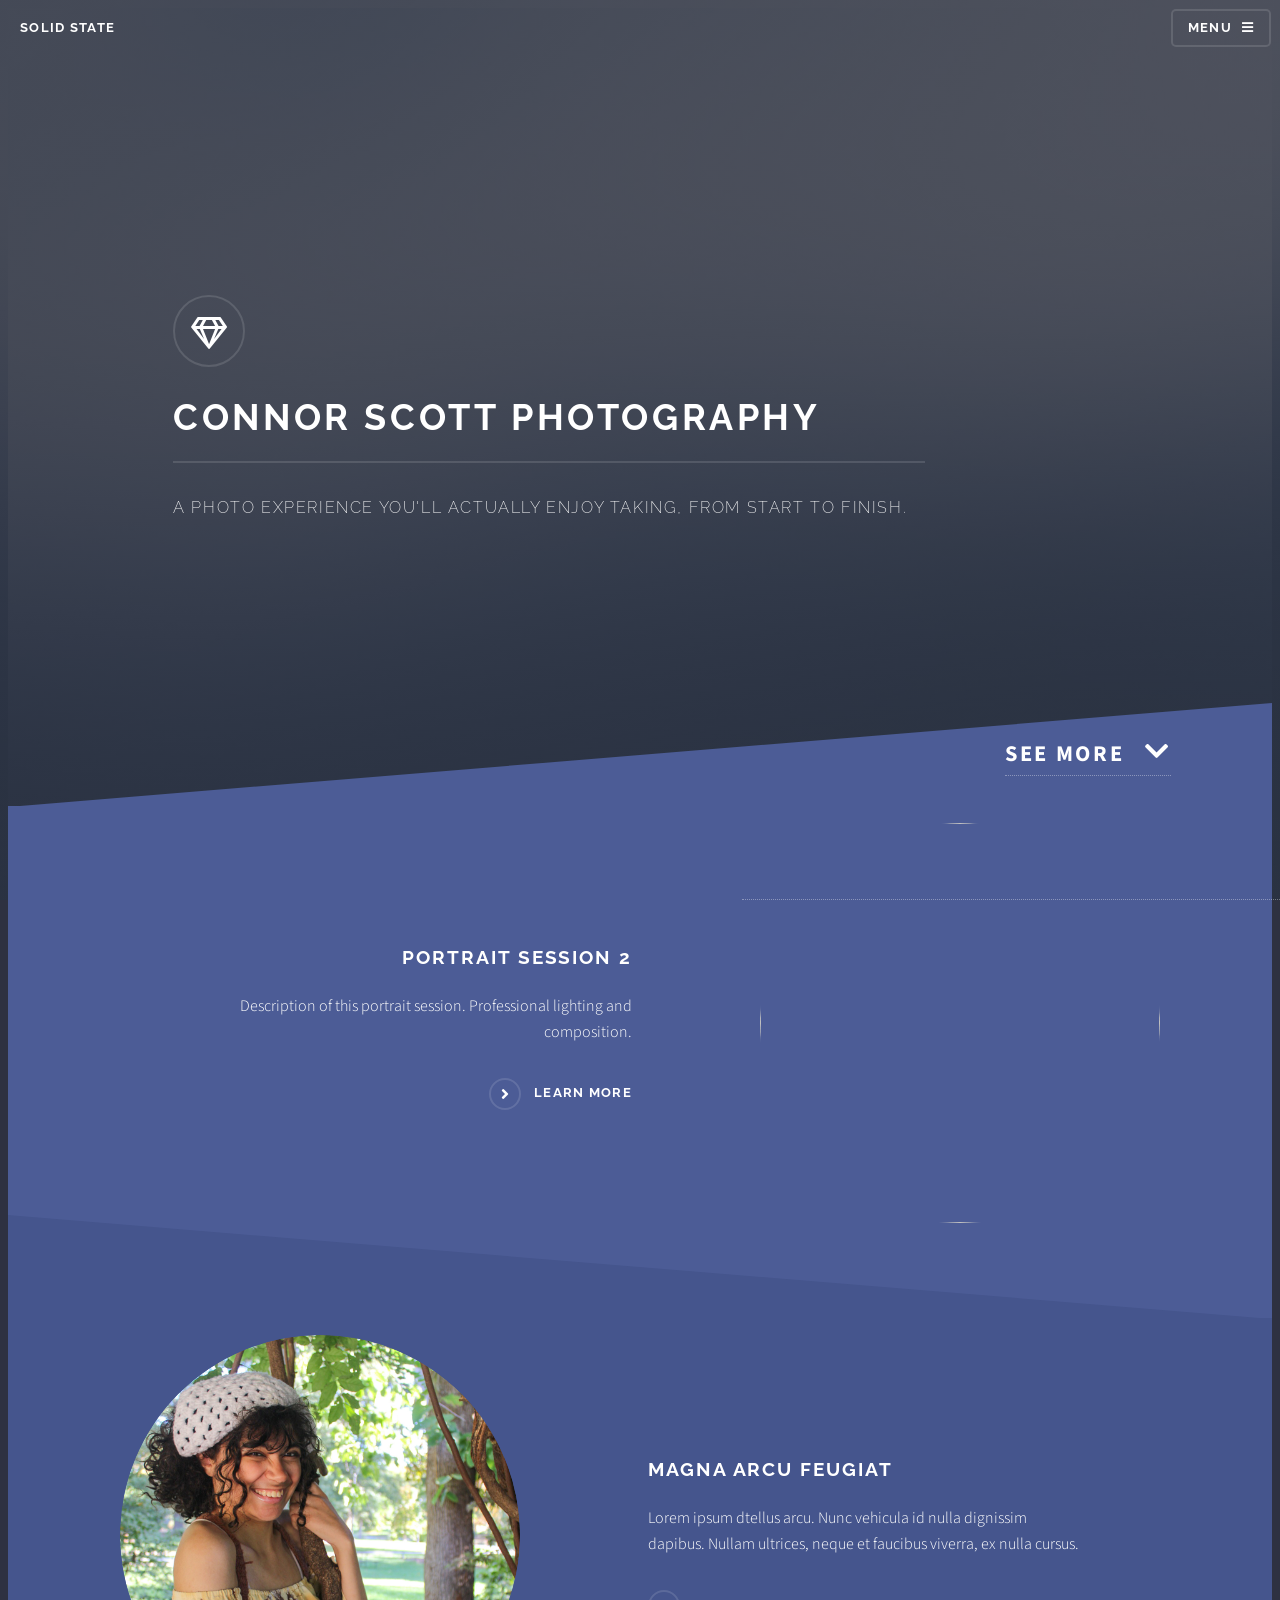
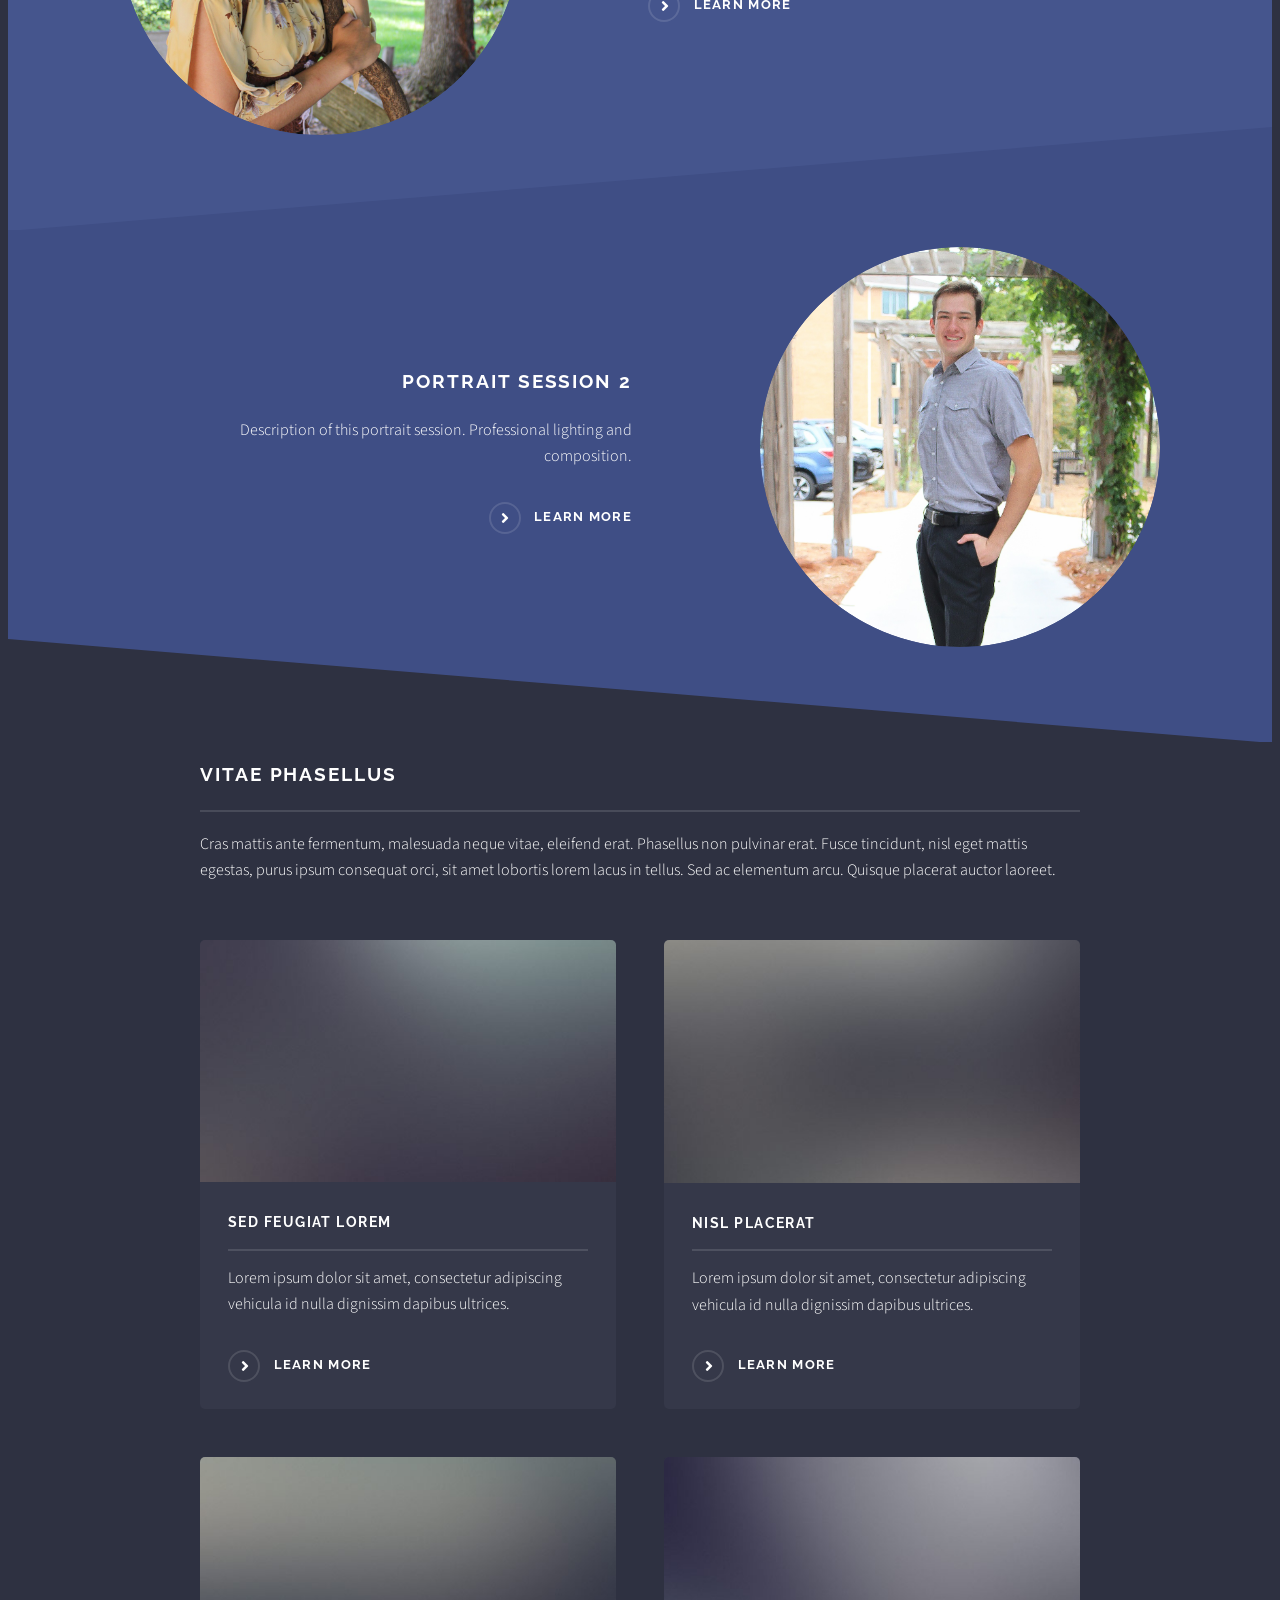
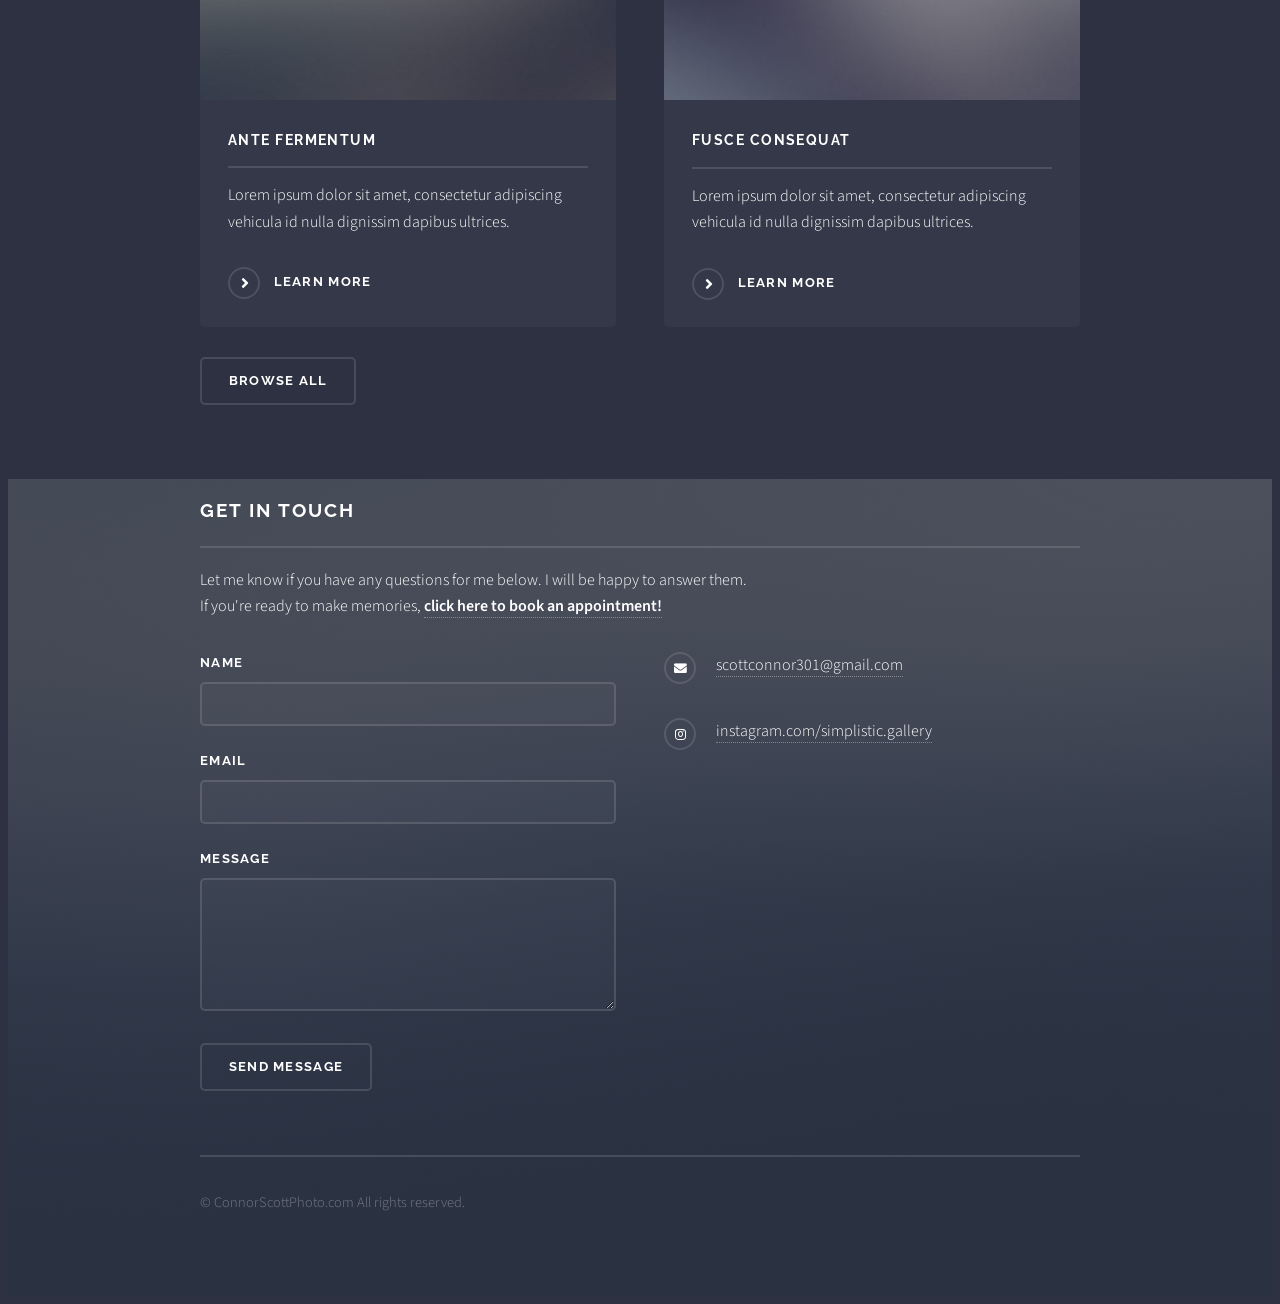
==== commit 192b9ca4: "Update index.html" ====
--- a/index.html
+++ b/index.html
@@ -186,7 +186,7 @@
 			    const end = target.offsetTop;
 			    const distance = end - start;
 			
-			    const duration = 5000; // Change this to 4000 or 5000 for slower
+			    const duration = 10000; // Change this to 4000 or 5000 for slower
 			
 			    let startTime = null;
 			
--- a/assets/css/main.css
+++ b/assets/css/main.css
@@ -4275,13 +4275,14 @@
 
 .diagonal-scroll {
     position: absolute;
-    top: -5.2em;
-    right: 3em;
+    top: -3.5em;
+    right: 4.5em;
 
     color: #fff;
     text-decoration: none;
     text-transform: uppercase;
     font-weight: 700;
+	font-size: 1.4em;    /* Bigger text */
     letter-spacing: .12em;
 
     z-index: 100;
@@ -4298,6 +4299,7 @@
 }
 
 .diagonal-scroll .icon {
+	font-size: 1.2em;
     margin-left: .5em;
     animation: bounceArrow 2s infinite;
 }
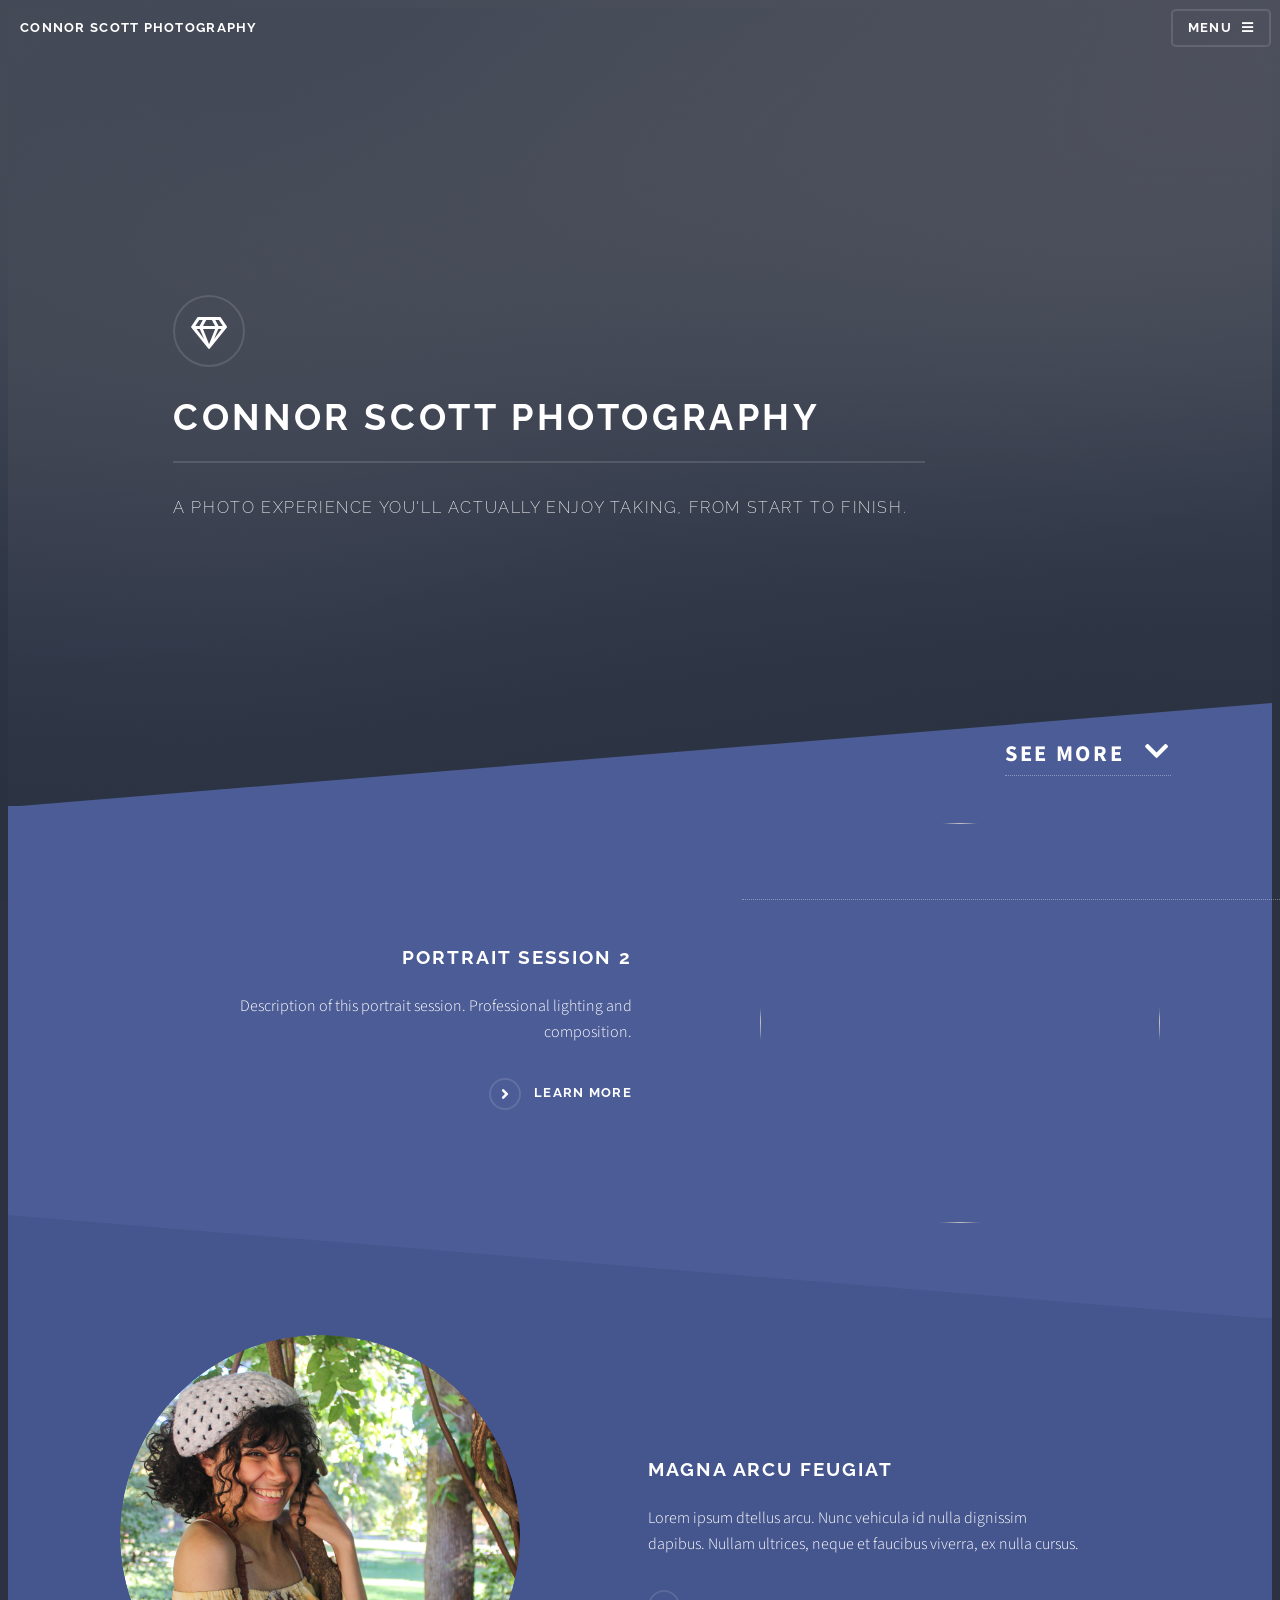
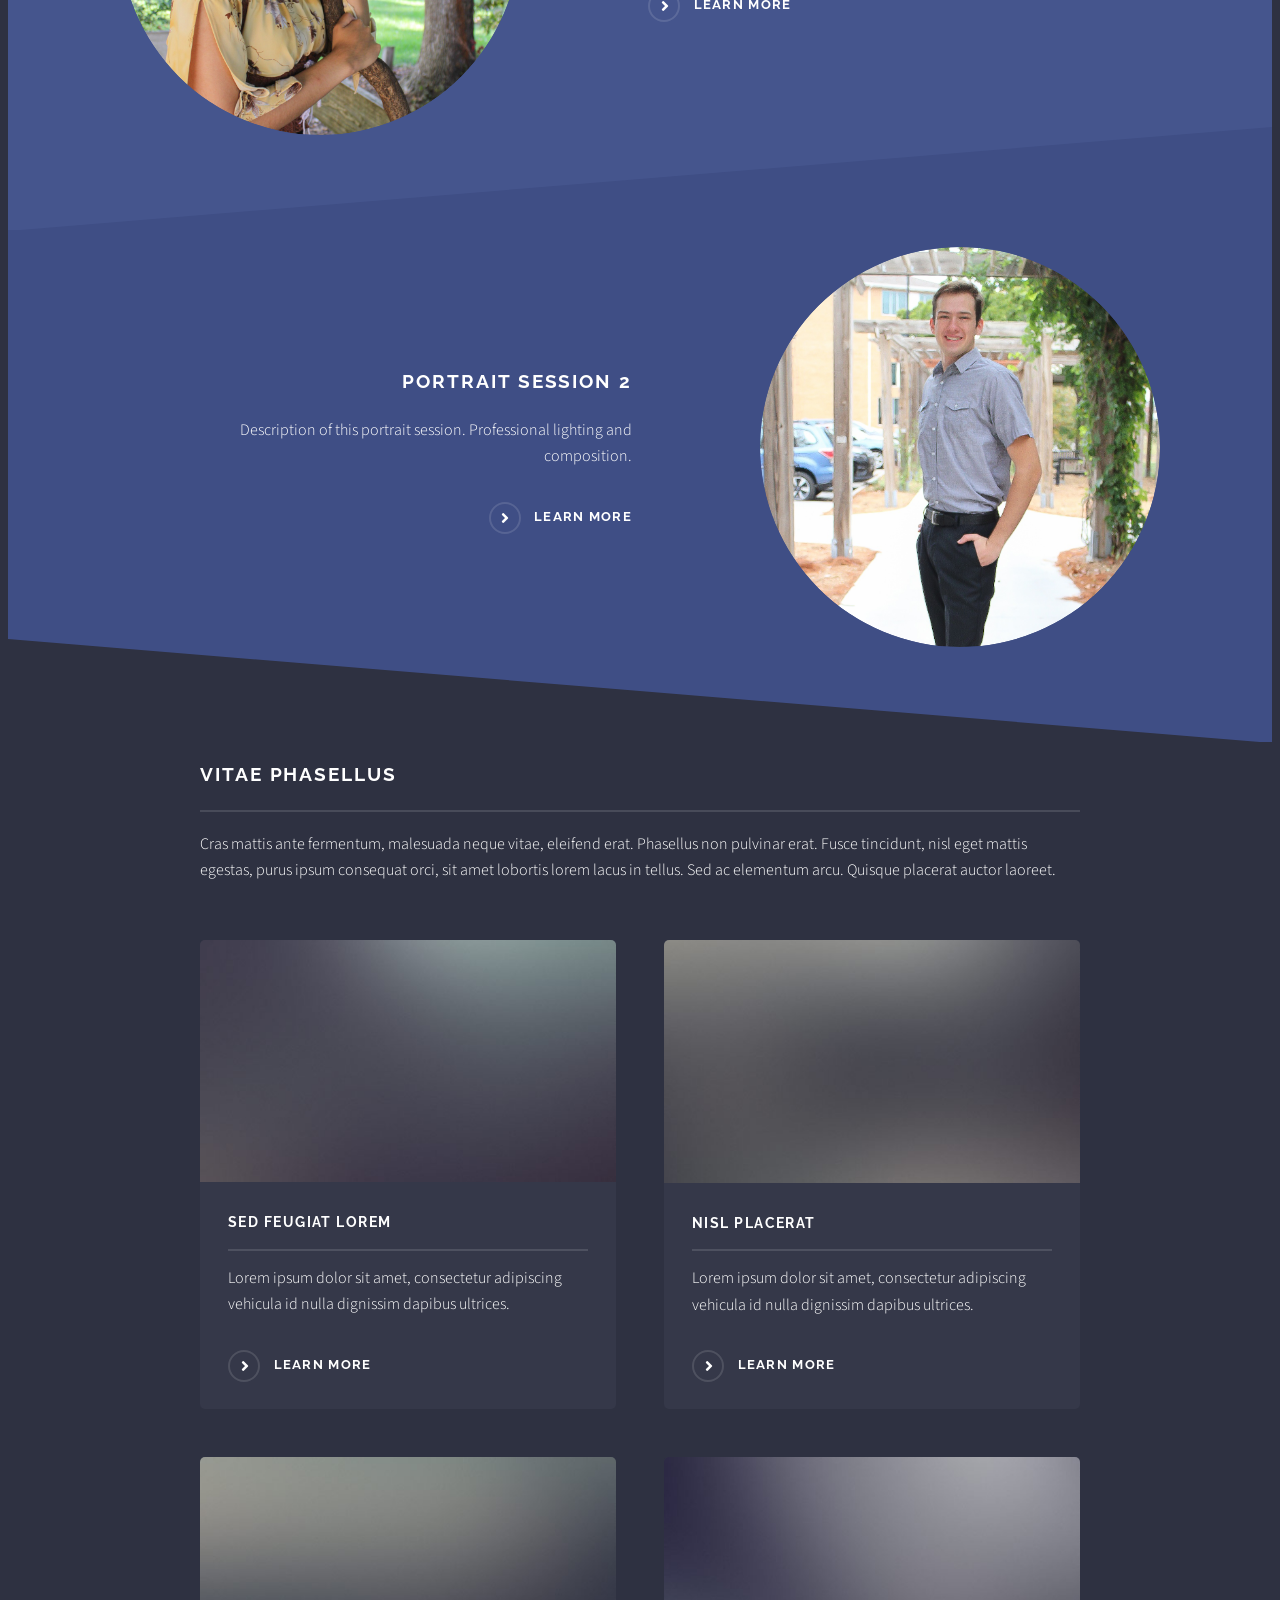
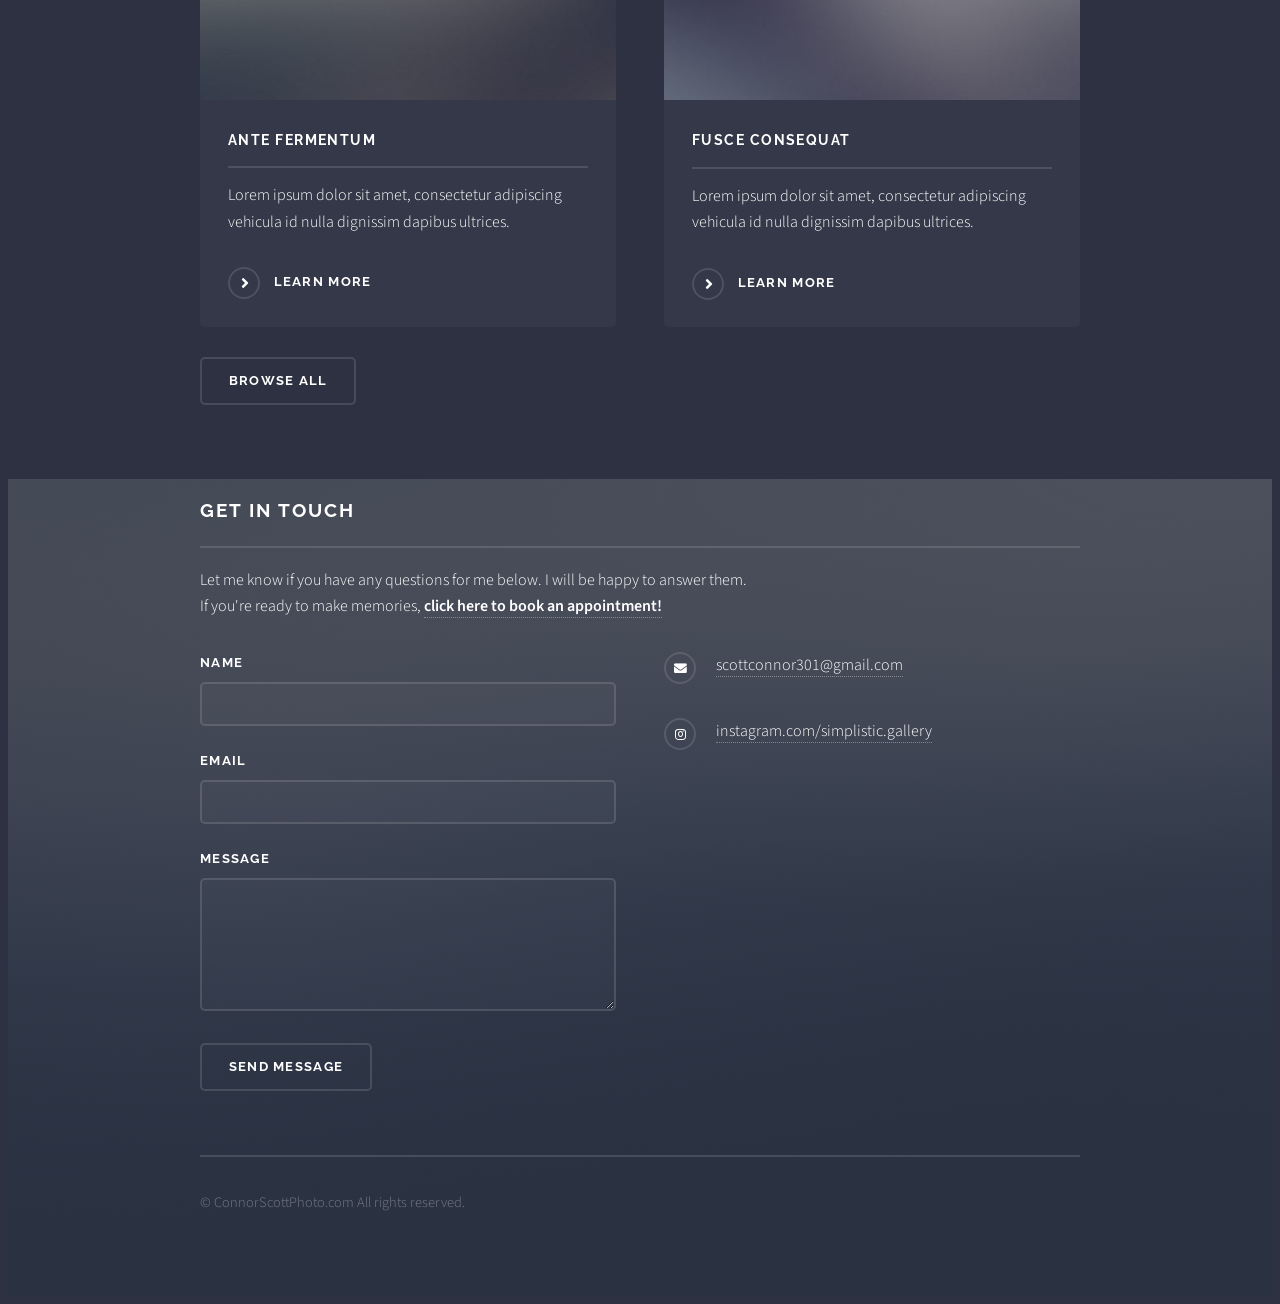
==== commit 10e76b0d: "Update index.html" ====
--- a/index.html
+++ b/index.html
@@ -19,7 +19,7 @@
 
 				<!-- Header -->
 					<header id="header" class="alt">
-						<h1><a href="index.html">Solid State</a></h1>
+						<h1><a href="index.html">Connor Scott Photography</a></h1>
 						<nav>
 							<a href="#menu">Menu</a>
 						</nav>
@@ -137,7 +137,7 @@
 						<div class="inner">
 							<h2 class="major">Get in touch</h2>
 							<p>Let me know if you have any questions for me below. I will be happy to answer them.<br />If you're ready to make memories, <a href="https://connorscottphoto.com/booking/"><strong>click here to book an appointment!</strong></a></p>
-							<form method="post" action="#">
+							<form method="POST" action="https://formspree.io/f/xlgqwpbz">
 								<div class="fields">
 									<div class="field">
 										<label for="name">Name</label>
@@ -177,40 +177,5 @@
 			<script src="/assets/js/util.js"></script>
 			<script src="/assets/js/main.js"></script>
 
-			<script>
-			function smoothScroll(event, targetId) {
-			    event.preventDefault();
-			
-			    const target = document.getElementById(targetId);
-			    const start = window.pageYOffset;
-			    const end = target.offsetTop;
-			    const distance = end - start;
-			
-			    const duration = 10000; // Change this to 4000 or 5000 for slower
-			
-			    let startTime = null;
-			
-			    function step(currentTime) {
-			        if (!startTime) startTime = currentTime;
-			
-			        const elapsed = currentTime - startTime;
-			        const progress = Math.min(elapsed / duration, 1);
-			
-			        // Ease in and out
-			        const ease = progress < 0.5
-			            ? 2 * progress * progress
-			            : 1 - Math.pow(-2 * progress + 2, 2) / 2;
-			
-			        window.scrollTo(0, start + distance * ease);
-			
-			        if (progress < 1) {
-			            requestAnimationFrame(step);
-			        }
-			    }
-			
-			    requestAnimationFrame(step);
-			}
-			</script>
-		
 	</body>
 </html>
--- a/assets/css/main.css
+++ b/assets/css/main.css
@@ -4313,3 +4313,30 @@
         transform: translateY(6px);
     }
 }
+
+
+    color: var(--text-white) !important;
+}
+
+.text-muted,
+footer p,
+.spotlight-content p {
+    color: var(--text-muted) !important;
+}
+
+/* Cards and Glass Elements */
+.glass-card,
+.spotlight-image {
+    background: rgba(255,255,255,0.05) !important;
+    border-color: rgba(42,157,143,0.2) !important;
+}
+
+.glass-card:hover {
+    border-color: var(--ocean-teal) !important;
+    box-shadow: 0 0 30px rgba(42,157,143,0.1) !important;
+}
+
+/* Dividers */
+.section-divider {
+    background: linear-gradient(90deg, transparent, var(--ocean-teal), var(--ocean-sand), transparent) !important;
+}
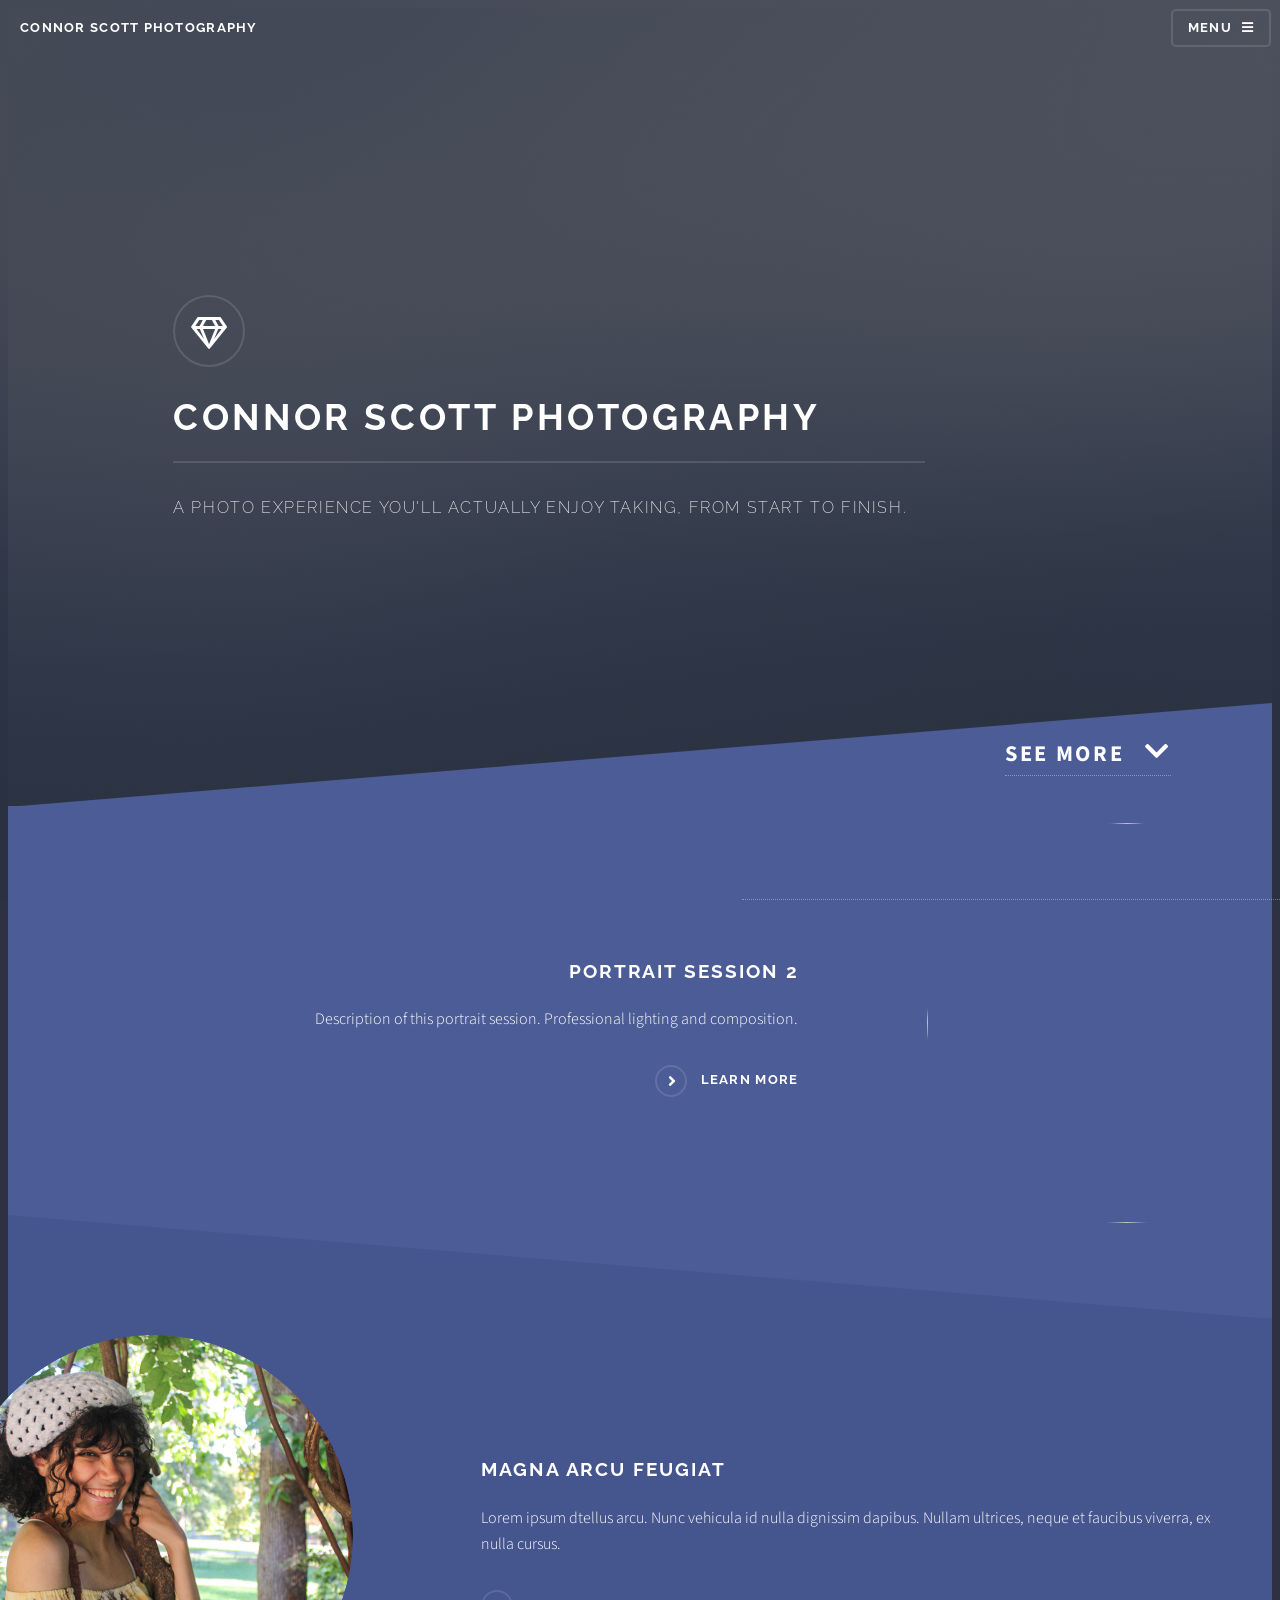
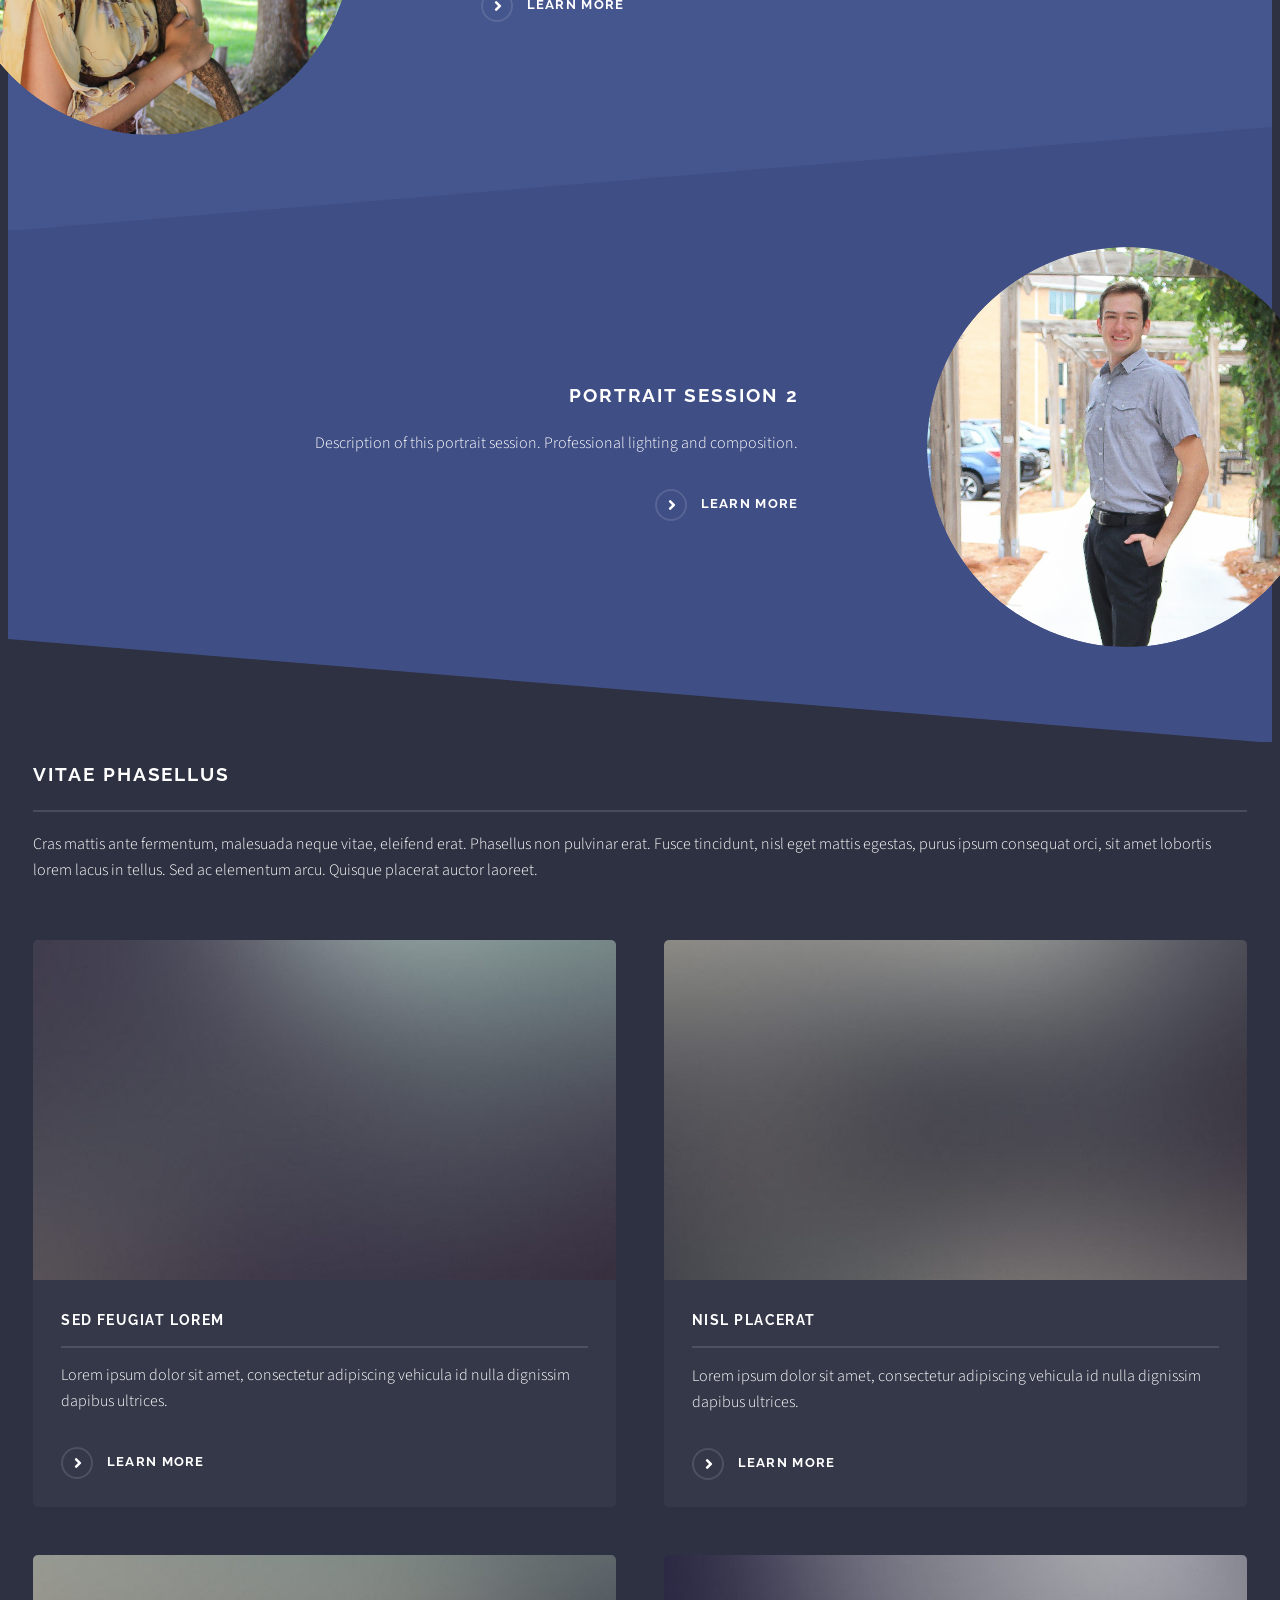
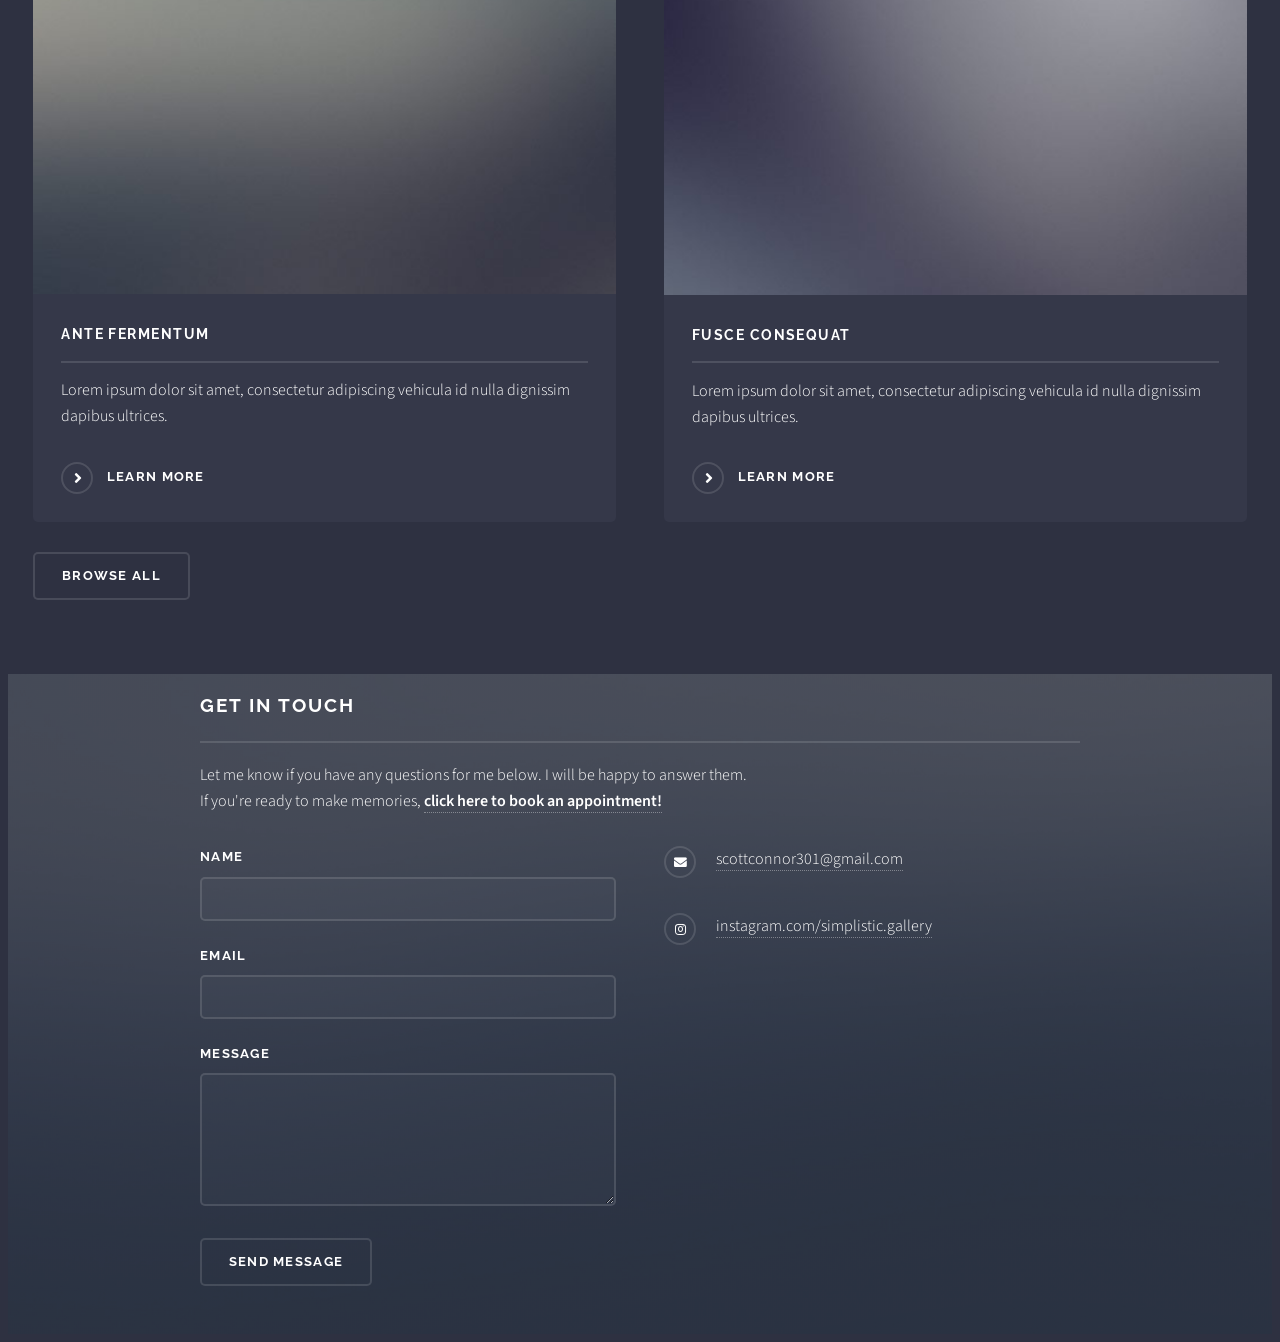
==== commit 514db5a5: "Update index.html" ====
--- a/index.html
+++ b/index.html
@@ -33,8 +33,8 @@
 								<li><a href="https://connorscottphoto.com">Home</a></li>
 								<li><a href="https://connorscottphoto.com/gallery/">Gallery</a></li>
 								<li><a href="https://connorscottphoto.com/prices/">Prices</a></li>
-								<li><a href="elements.html">About Me</a></li>
-								<li><a href="generic.html">Book An Appointment</a></li>
+								<li><a href="https://connorscottphoto.com/about/">About Me</a></li>
+								<li><a href="https://connorscottphoto.com/booking/">Book An Appointment</a></li>
 							</ul>
 							<a href="#" class="close">Close</a>
 						</div>
@@ -161,9 +161,7 @@
 								<li class="icon solid fa-envelope"><a href="mailto:scottconnor301@gmail.com">scottconnor301@gmail.com</a></li>
 								<li class="icon brands fa-instagram"><a href="https://www.instagram.com/simplistic.gallery/">instagram.com/simplistic.gallery</a></li>
 							</ul>
-							<ul class="copyright">
-								<li>&copy; ConnorScottPhoto.com All rights reserved.</li>
-							</ul>
+							
 						</div>
 					</section>
 
--- a/assets/css/main.css
+++ b/assets/css/main.css
@@ -4340,3 +4340,101 @@
 .section-divider {
     background: linear-gradient(90deg, transparent, var(--ocean-teal), var(--ocean-sand), transparent) !important;
 }
+
+/* ==========================
+   IMMERSIVE MASONRY GALLERY
+   ========================== */
+
+.gallery{
+    columns:5;
+    column-gap:18px;
+
+    width:96%;
+    max-width:2200px;
+    margin:0 auto;
+
+    padding:2rem 0;
+}
+
+.gallery-item {
+    display: inline-block;
+    width: 100%;
+    margin-bottom: 18px;
+
+    break-inside: avoid;
+    overflow: hidden;
+
+    border-radius: 10px;
+}
+
+.gallery-item img {
+    width: 100%;
+    height: auto;
+
+    display: block;
+
+    transition: transform .5s ease;
+}
+
+.gallery-item:hover img {
+    transform: scale(1.05);
+}
+
+.wrapper .inner{
+    width:96%;
+    max-width:1900px;
+}
+/* Responsive */
+
+@media screen and (max-width:1600px) {
+
+    .gallery {
+        column-count:5;
+    }
+
+}
+
+@media screen and (max-width:1300px) {
+
+    .gallery {
+        column-count:4;
+    }
+
+}
+
+@media screen and (max-width:950px) {
+
+    .gallery {
+        column-count:3;
+    }
+
+}
+
+@media screen and (max-width:700px) {
+
+    .gallery {
+        column-count:2;
+    }
+
+}
+
+@media screen and (max-width:500px) {
+
+    .gallery {
+        column-count:1;
+    }
+
+}
+
+/* Fade-in animation */
+
+.gallery-item {
+    opacity: 0;
+    transform: translateY(40px);
+    transition: opacity 0.8s ease, transform 0.8s ease;
+}
+
+.gallery-item.show {
+    opacity: 1;
+    transform: translateY(0);
+}
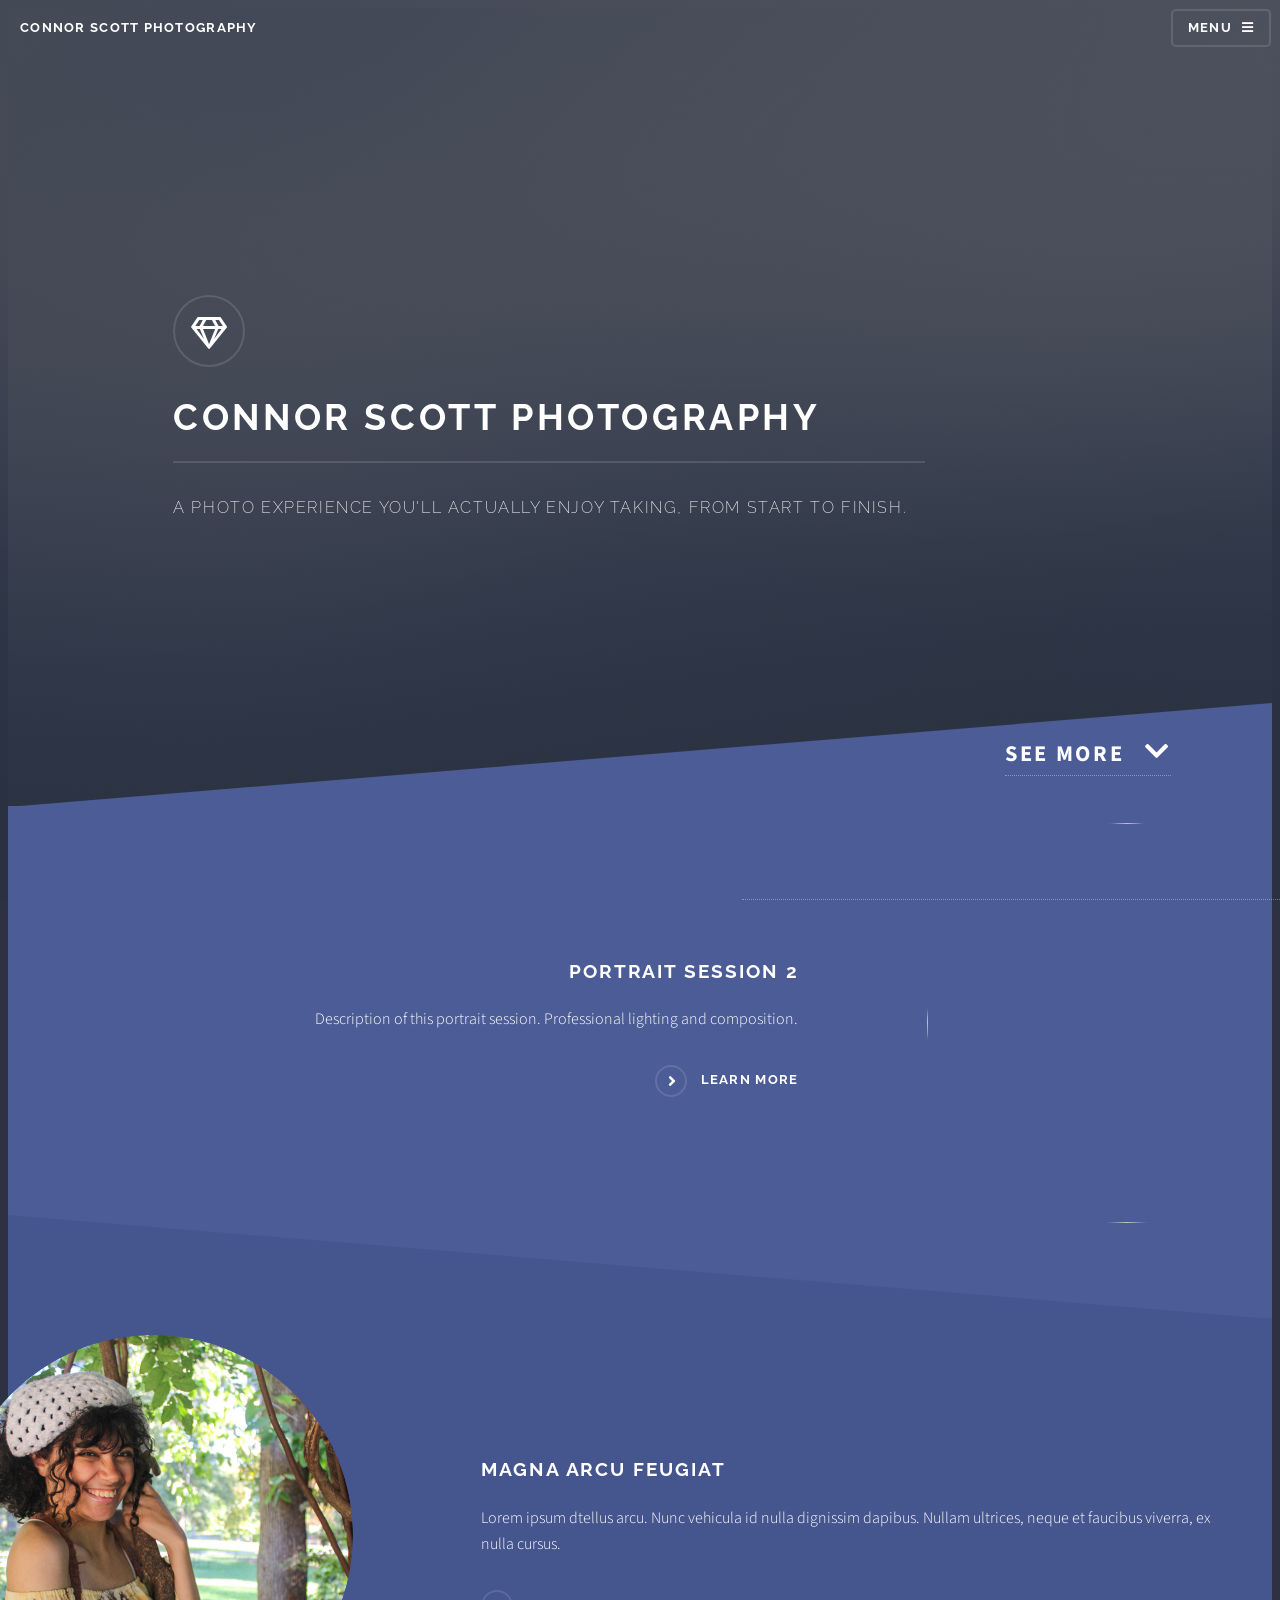
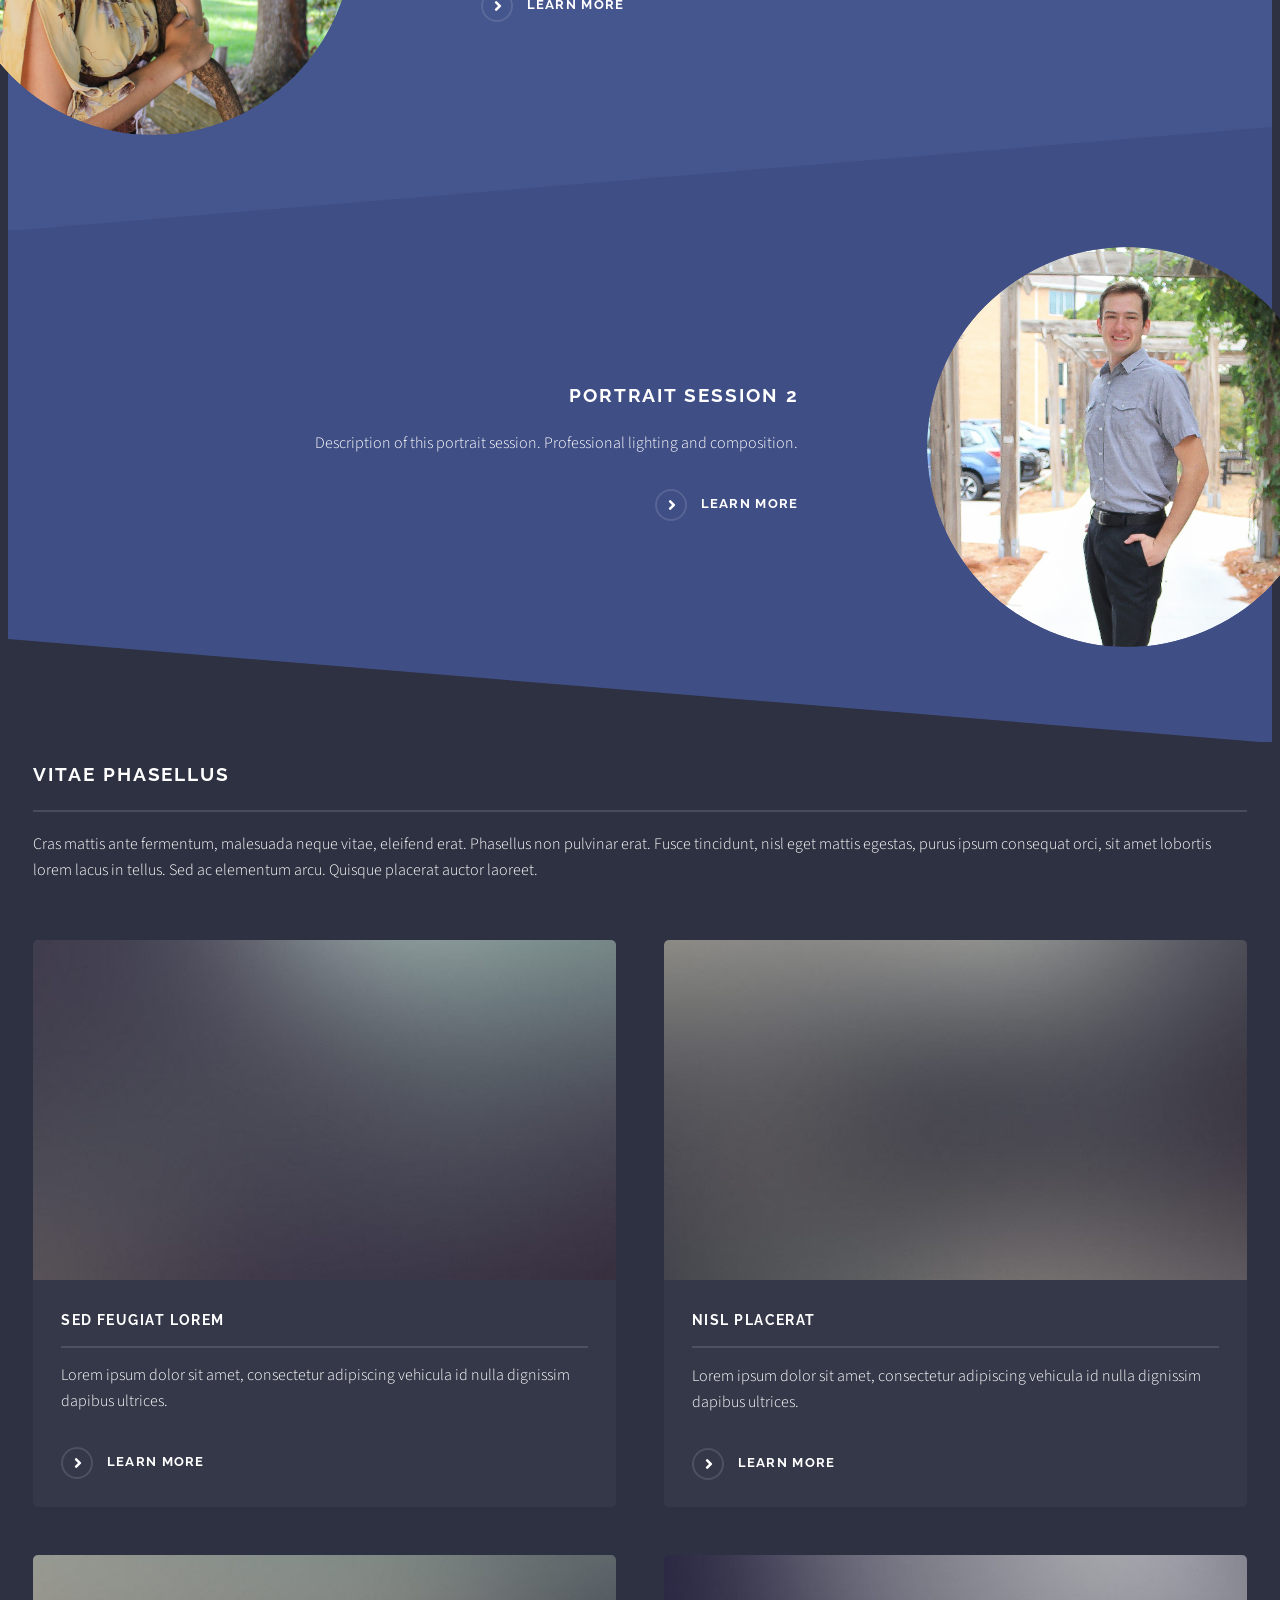
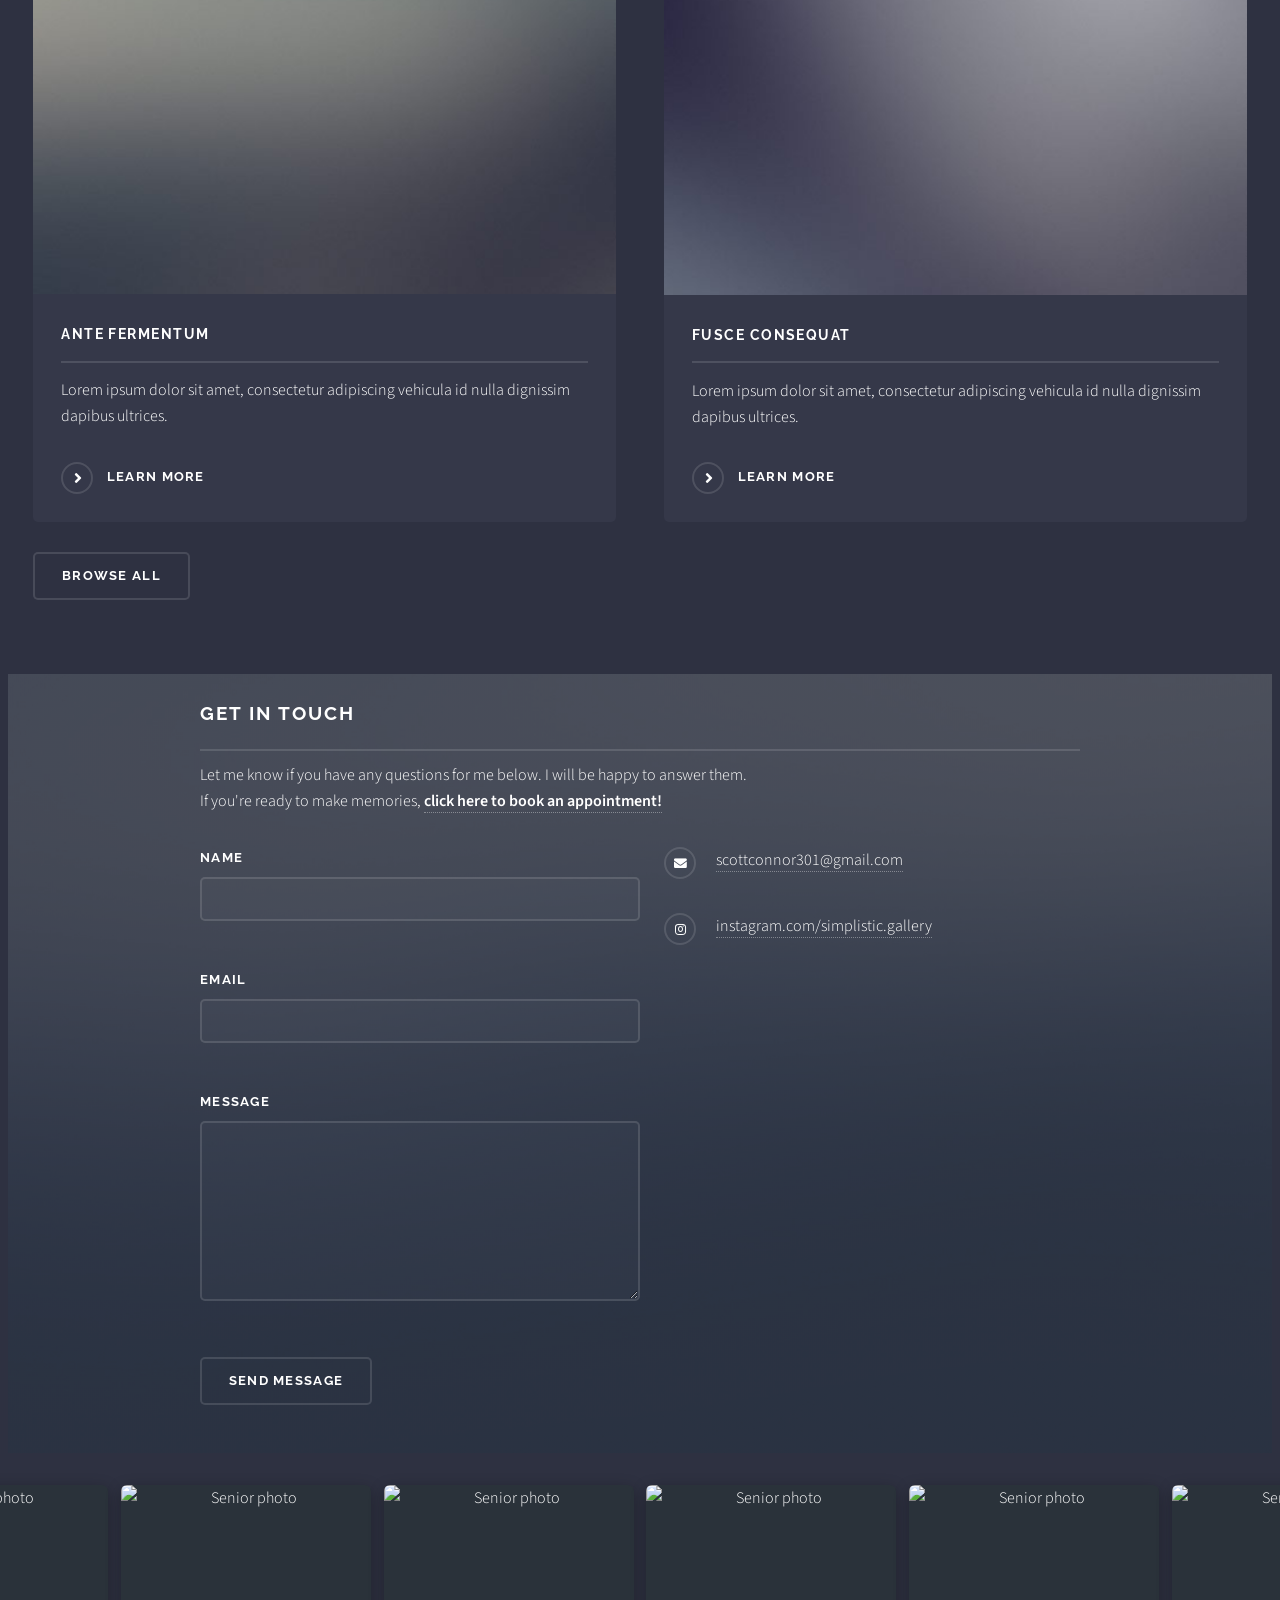
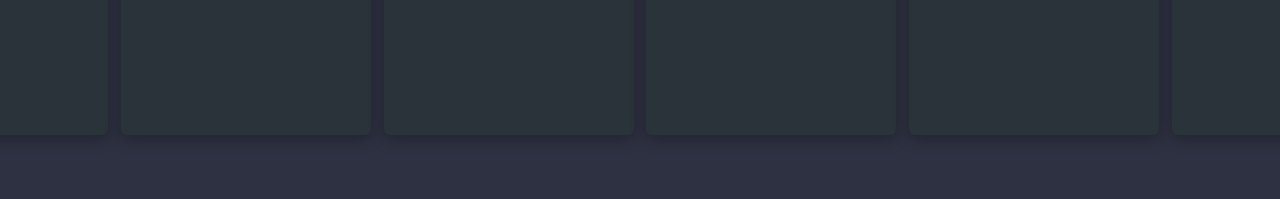
==== commit b1dca0a4: "Update index.html" ====
--- a/index.html
+++ b/index.html
@@ -167,6 +167,30 @@
 
 			</div>
 
+		<!-- PHOTO DIVIDER -->
+<div class="photo-divider">
+    <div class="photo-strip">
+        <div class="photo-strip-item">
+            <img src="/images/GavinPhotoBanner.jpg" alt="Senior photo" />
+        </div>
+        <div class="photo-strip-item">
+            <img src="/images/GavinPhotoBanner.jpg" alt="Senior photo" />
+        </div>
+        <div class="photo-strip-item">
+            <img src="/images/GavinPhotoBanner.jpg" alt="Senior photo" />
+        </div>
+        <div class="photo-strip-item">
+            <img src="/images/GavinPhotoBanner.jpg" alt="Senior photo" />
+        </div>
+        <div class="photo-strip-item">
+            <img src="/images/GavinPhotoBanner.jpg" alt="Senior photo" />
+        </div>
+        <div class="photo-strip-item">
+            <img src="/images/GavinPhotoBanner.jpg" alt="Senior photo" />
+        </div>
+    </div>
+</div>
+		
 		<!-- Scripts -->
 			<script src="/assets/js/jquery.min.js"></script>
 			<script src="/assets/js/jquery.scrollex.min.js"></script>
--- a/assets/css/main.css
+++ b/assets/css/main.css
@@ -4438,3 +4438,726 @@
     opacity: 1;
     transform: translateY(0);
 }
+
+.contact-layout {
+    display: flex;
+    align-items: center;
+    gap: 4rem;
+
+    max-width: 1650px;
+    margin: 0 auto;
+    padding: 0 2rem;
+}
+
+    max-width: 1500px;
+    margin: 0 auto;
+    padding: 4rem 3rem;
+}
+
+.contact-photo {
+    flex: 0 0 28%;
+}
+
+.contact-content {
+    flex: 1;
+}
+
+.contact-photo img {
+    width: 100%;
+    height: 700px;
+    object-fit: cover;
+    border-radius: 25px;
+    display: block;
+}
+
+.contact-form {
+    flex: 0 0 52%;
+}
+
+@media screen and (max-width: 980px) {
+    .contact-layout {
+        flex-direction: column;
+    }
+
+    .contact-photo,
+    .contact-form {
+        width: 100%;
+    }
+
+    .contact-photo img {
+        height: 450px;
+    }
+}
+
+/* CONTACT FORM SPACING */
+#footer form .fields {
+    display: flex;
+    flex-wrap: wrap;
+    gap: 0;
+}
+
+#footer form .field {
+    margin-bottom: 1.5rem;
+}
+
+/* NAME - full width */
+#footer form .field:not(.half) {
+    width: 100%;
+}
+
+/* EMAIL + PHONE - side by side */
+#footer form .field.half {
+    width: calc(50% - 1rem);
+}
+
+/* Space between Email and Phone */
+#footer form .field.half:first-of-type {
+    margin-right: 2rem;
+}
+
+/* Message */
+#footer form textarea {
+    min-height: 180px;
+}
+
+/* How did you hear */
+#footer form .field:last-of-type {
+    margin-bottom: 1.5rem;
+}
+
+/* Send button */
+#footer form .actions {
+    margin-top: 0;
+}
+
+/* =========================================================
+   SENIOR PRICING
+   ========================================================= */
+
+.pricing-intro {
+	max-width: 760px;
+	margin: 0 auto 4em auto;
+	text-align: center;
+}
+
+.pricing-intro h2 {
+	margin-bottom: 0.5em;
+}
+
+.pricing-intro p {
+	color: #d6cec4;
+	line-height: 1.8;
+}
+
+
+/* =========================================================
+   PACKAGE GRID
+   ========================================================= */
+
+.pricing-grid {
+	display: grid;
+	grid-template-columns: repeat(3, 1fr);
+	gap: 1.75em;
+	align-items: stretch;
+}
+
+
+/* =========================================================
+   PACKAGE CARD
+   ========================================================= */
+
+.pricing-card {
+	position: relative;
+
+	display: flex;
+	flex-direction: column;
+
+	overflow: hidden;
+
+	background: #172827;
+
+	border: 1px solid rgba(236, 231, 225, 0.14);
+
+	border-radius: 6px;
+
+	transition:
+		transform 0.45s ease,
+		box-shadow 0.45s ease,
+		border-color 0.45s ease;
+}
+
+
+/* Card hover */
+
+.pricing-card:hover {
+	transform: translateY(-10px);
+
+	border-color: rgba(212, 140, 112, 0.55);
+
+	box-shadow:
+		0 25px 55px rgba(0, 0, 0, 0.35);
+}
+
+
+/* =========================================================
+   LARGE PHOTOGRAPH
+   ========================================================= */
+
+.pricing-photo {
+	position: relative;
+
+	width: 100%;
+	height: 340px;
+
+	overflow: hidden;
+
+	background: #12151a;
+}
+
+.pricing-photo img {
+	display: block;
+
+	width: 100%;
+	height: 100%;
+
+	object-fit: cover;
+
+	transition:
+		transform 0.9s cubic-bezier(0.2, 0.65, 0.3, 1);
+}
+
+
+/* Image zoom */
+
+.pricing-card:hover .pricing-photo img {
+	transform: scale(1.08);
+}
+
+
+/* Dark cinematic overlay */
+
+.pricing-photo::after {
+	content: "";
+
+	position: absolute;
+
+	inset: 0;
+
+	background:
+		linear-gradient(
+			to bottom,
+			transparent 45%,
+			rgba(18, 21, 26, 0.55) 100%
+		);
+
+	pointer-events: none;
+}
+
+
+/* =========================================================
+   PACKAGE CONTENT
+   ========================================================= */
+
+.pricing-content {
+	padding: 2em 2em 2.25em;
+
+	display: flex;
+	flex-direction: column;
+
+	flex: 1;
+}
+
+
+/* Package number */
+
+.package-number {
+	display: block;
+
+	margin-bottom: 0.75em;
+
+	color: #718f87;
+
+	font-size: 0.7em;
+	font-weight: 700;
+
+	letter-spacing: 0.18em;
+
+	text-transform: uppercase;
+}
+
+
+/* Package title */
+
+.pricing-content h3 {
+	margin-bottom: 0.4em;
+
+	color: #ece7e1;
+
+	font-size: 1.8em;
+
+	letter-spacing: 0.03em;
+
+	text-transform: uppercase;
+}
+
+
+/* Description */
+
+.package-description {
+	min-height: 4.5em;
+
+	margin-bottom: 1.5em;
+
+	color: #d6cec4;
+
+	font-size: 0.86em;
+
+	line-height: 1.75;
+
+	opacity: 0.82;
+}
+
+
+/* =========================================================
+   PRICE
+   ========================================================= */
+
+.package-price {
+	margin-bottom: 1.75em;
+
+	color: #d48c70;
+
+	font-size: 2.9em;
+	font-weight: 700;
+
+	line-height: 1;
+}
+
+.package-price small {
+	display: block;
+
+	margin-top: 0.65em;
+
+	color: #d6cec4;
+
+	font-size: 0.22em;
+	font-weight: 400;
+
+	letter-spacing: 0.16em;
+
+	text-transform: uppercase;
+
+	opacity: 0.55;
+}
+
+
+/* =========================================================
+   PACKAGE DETAILS
+   ========================================================= */
+
+.package-details {
+	list-style: none;
+
+	margin: 0 0 2em;
+	padding: 0;
+
+	border-top: 1px solid rgba(236, 231, 225, 0.12);
+}
+
+.package-details li {
+	margin: 0;
+
+	padding: 0.85em 0;
+
+	border-bottom: 1px solid rgba(236, 231, 225, 0.09);
+
+	color: #d6cec4;
+
+	font-size: 0.78em;
+}
+
+.package-details li strong {
+	color: #ece7e1;
+}
+
+.package-details li span {
+	float: right;
+
+	color: #718f87;
+
+	font-weight: 600;
+}
+
+
+/* =========================================================
+   BUTTON
+   ========================================================= */
+
+.pricing-content .button {
+	width: 100%;
+
+	margin-top: auto;
+
+	text-align: center;
+}
+
+
+/* =========================================================
+   STANDARD / MOST POPULAR
+   ========================================================= */
+
+.pricing-card.featured {
+	background: #223b39;
+
+	border-color: #d48c70;
+
+	transform: translateY(-14px);
+
+	box-shadow:
+		0 22px 55px rgba(0, 0, 0, 0.3);
+}
+
+.pricing-card.featured:hover {
+	transform: translateY(-24px);
+
+	border-color: #e8a28c;
+}
+
+
+/* Popular badge */
+
+.popular-badge {
+	position: absolute;
+
+	top: 18px;
+	left: 18px;
+
+	z-index: 10;
+
+	padding: 0.55em 1em;
+
+	background: #d48c70;
+
+	color: #fff;
+
+	border-radius: 30px;
+
+	font-size: 0.65em;
+	font-weight: 700;
+
+	letter-spacing: 0.13em;
+
+	text-transform: uppercase;
+}
+
+
+/* =========================================================
+   LOWER INFORMATION
+   ========================================================= */
+
+.pricing-note {
+	max-width: 850px;
+
+	margin: 5em auto 0;
+
+	padding: 2.5em;
+
+	background: rgba(18, 21, 26, 0.4);
+
+	border: 1px solid rgba(236, 231, 225, 0.12);
+
+	border-radius: 6px;
+}
+
+.pricing-note h3 {
+	margin-bottom: 0.6em;
+
+	color: #ece7e1;
+}
+
+.pricing-note p {
+	margin: 0;
+
+	color: #d6cec4;
+
+	line-height: 1.8;
+}
+
+
+/* =========================================================
+   CTA
+   ========================================================= */
+
+.pricing-cta {
+	margin-top: 5em;
+
+	text-align: center;
+}
+
+.pricing-cta p {
+	max-width: 650px;
+
+	margin: 0 auto 2em;
+
+	color: #d6cec4;
+
+	line-height: 1.8;
+}
+
+
+/* =========================================================
+   TABLET
+   ========================================================= */
+
+@media screen and (max-width: 980px) {
+
+	.pricing-grid {
+		grid-template-columns: 1fr;
+
+		max-width: 600px;
+
+		margin-left: auto;
+		margin-right: auto;
+	}
+
+	.pricing-card.featured {
+		transform: none;
+	}
+
+	.pricing-card.featured:hover {
+		transform: translateY(-10px);
+	}
+
+}
+
+
+/* =========================================================
+   PHONE
+   ========================================================= */
+
+@media screen and (max-width: 480px) {
+
+	.pricing-photo {
+		height: 280px;
+	}
+
+	.pricing-content {
+		padding: 1.5em;
+	}
+
+	.package-price {
+		font-size: 2.5em;
+	}
+
+}
+
+/* =====================================================
+   PRICING CARD IMAGES – FIX CROPPING
+   ===================================================== */
+
+.pricing-photo img {
+    object-fit: cover;
+    object-position: center 30%;  /* Moves focus down from top */
+    width: 100%;
+    height: 100%;
+    display: block;
+}
+
+/* If you want more control on mobile */
+@media screen and (max-width: 736px) {
+    .pricing-photo img {
+        object-position: center 25%;  /* Even more down on mobile */
+    }
+}
+
+/* =====================================================
+   REVIEW SECTION – Horizontal Cards
+   ===================================================== */
+
+.review-section {
+    padding: 1.5em 0 1em 0;
+    max-width: 1100px;
+    margin: 0 auto;
+}
+
+.review-heading {
+    text-align: center;
+    color: #f2ede5;
+    font-size: 1.2em;
+    font-weight: 600;
+    letter-spacing: 0.1em;
+    text-transform: uppercase;
+    margin-bottom: 1.5em;
+    opacity: 0.8;
+}
+
+.review-scroll {
+    display: flex;
+    gap: 1.5em;
+    overflow-x: auto;
+    padding: 0.5em 0.5em 1.5em 0.5em;
+    scroll-snap-type: x mandatory;
+    -webkit-overflow-scrolling: touch;
+    scrollbar-width: thin;
+    scrollbar-color: rgba(201, 130, 109, 0.4) rgba(255, 255, 255, 0.05);
+}
+
+.review-scroll::-webkit-scrollbar {
+    height: 4px;
+}
+
+.review-scroll::-webkit-scrollbar-track {
+    background: rgba(255, 255, 255, 0.05);
+    border-radius: 4px;
+}
+
+.review-scroll::-webkit-scrollbar-thumb {
+    background: rgba(201, 130, 109, 0.4);
+    border-radius: 4px;
+}
+
+.review-scroll::-webkit-scrollbar-thumb:hover {
+    background: rgba(201, 130, 109, 0.7);
+}
+
+.review-card {
+    flex: 0 0 380px;  /* Wider cards */
+    min-height: 100px;  /* Less height */
+    padding: 1.2em 1.8em 1.2em 1.8em;
+    background: rgba(26, 30, 36, 0.6);
+    border: 1px solid rgba(242, 237, 229, 0.08);
+    border-radius: 8px;
+    scroll-snap-align: start;
+    transition: transform 0.3s ease, border-color 0.3s ease;
+    display: flex;
+    flex-direction: column;
+    justify-content: center;
+}
+
+.review-card:hover {
+    transform: translateY(-4px);
+    border-color: rgba(201, 130, 109, 0.3);
+}
+
+.review-stars {
+    color: #c9a96e;
+    font-size: 1em;
+    letter-spacing: 0.15em;
+    margin-bottom: 0.4em;
+}
+
+.review-text {
+    color: #d5cdc2;
+    font-size: 0.9em;
+    line-height: 1.6;
+    margin-bottom: 0.5em;
+    font-style: italic;
+}
+
+.review-author {
+    color: #f2ede5;
+    font-size: 0.8em;
+    font-weight: 600;
+    letter-spacing: 0.05em;
+}
+
+/* =====================================================
+   PHOTO DIVIDER – Straight Row (No Scroll, Centered, Bigger)
+   ===================================================== */
+
+.photo-divider {
+    padding: 1.5em 0 3em 0;
+    text-align: center;
+    width: 100%;
+}
+
+.photo-strip {
+    display: flex;
+    gap: 0.8em;
+    padding: 0.5em 0 0.5em 0;
+    max-width: 100%;
+    justify-content: center;
+    flex-wrap: nowrap;  /* Keeps them in one line */
+}
+
+.photo-strip-item {
+    flex: 0 0 250px;  /* Bigger from 200px to 250px */
+    aspect-ratio: 1 / 1;
+    overflow: hidden;
+    border-radius: 6px;
+    background: #2a323a;
+    box-shadow: 0 4px 15px rgba(0, 0, 0, 0.3);
+    /* No hover effects */
+}
+
+.photo-strip-item img {
+    width: 100%;
+    height: 100%;
+    object-fit: cover;
+    display: block;
+}
+
+/* =====================================================
+   SPACING FIXES
+   ===================================================== */
+
+.pricing-note {
+    padding: 2.5em 3em !important;
+    margin-bottom: 0 !important;
+}
+
+#footer .inner {
+    padding-top: 2.5em !important;
+}
+
+#footer h2.major {
+    margin-bottom: 0.6em !important;
+}
+
+/* =====================================================
+   MOBILE
+   ===================================================== */
+
+@media screen and (max-width: 736px) {
+
+    .review-card {
+        flex: 0 0 280px;
+        min-height: 80px;
+        padding: 1em 1.2em;
+    }
+
+    .review-text {
+        font-size: 0.85em;
+    }
+
+    .review-stars {
+        font-size: 0.9em;
+    }
+
+    .photo-strip-item {
+        flex: 0 0 140px;  /* Smaller on mobile to fit */
+    }
+
+    .photo-strip {
+        gap: 0.6em;
+        padding: 0.5em 0;
+        justify-content: center;
+    }
+
+    .photo-divider {
+        padding: 0.5em 0 2em 0;
+    }
+
+    .pricing-note {
+        padding: 2em 1.5em !important;
+    }
+
+    #footer .inner {
+        padding-top: 2em !important;
+    }
+
+    .review-heading {
+        font-size: 1em;
+    }
+
+}
